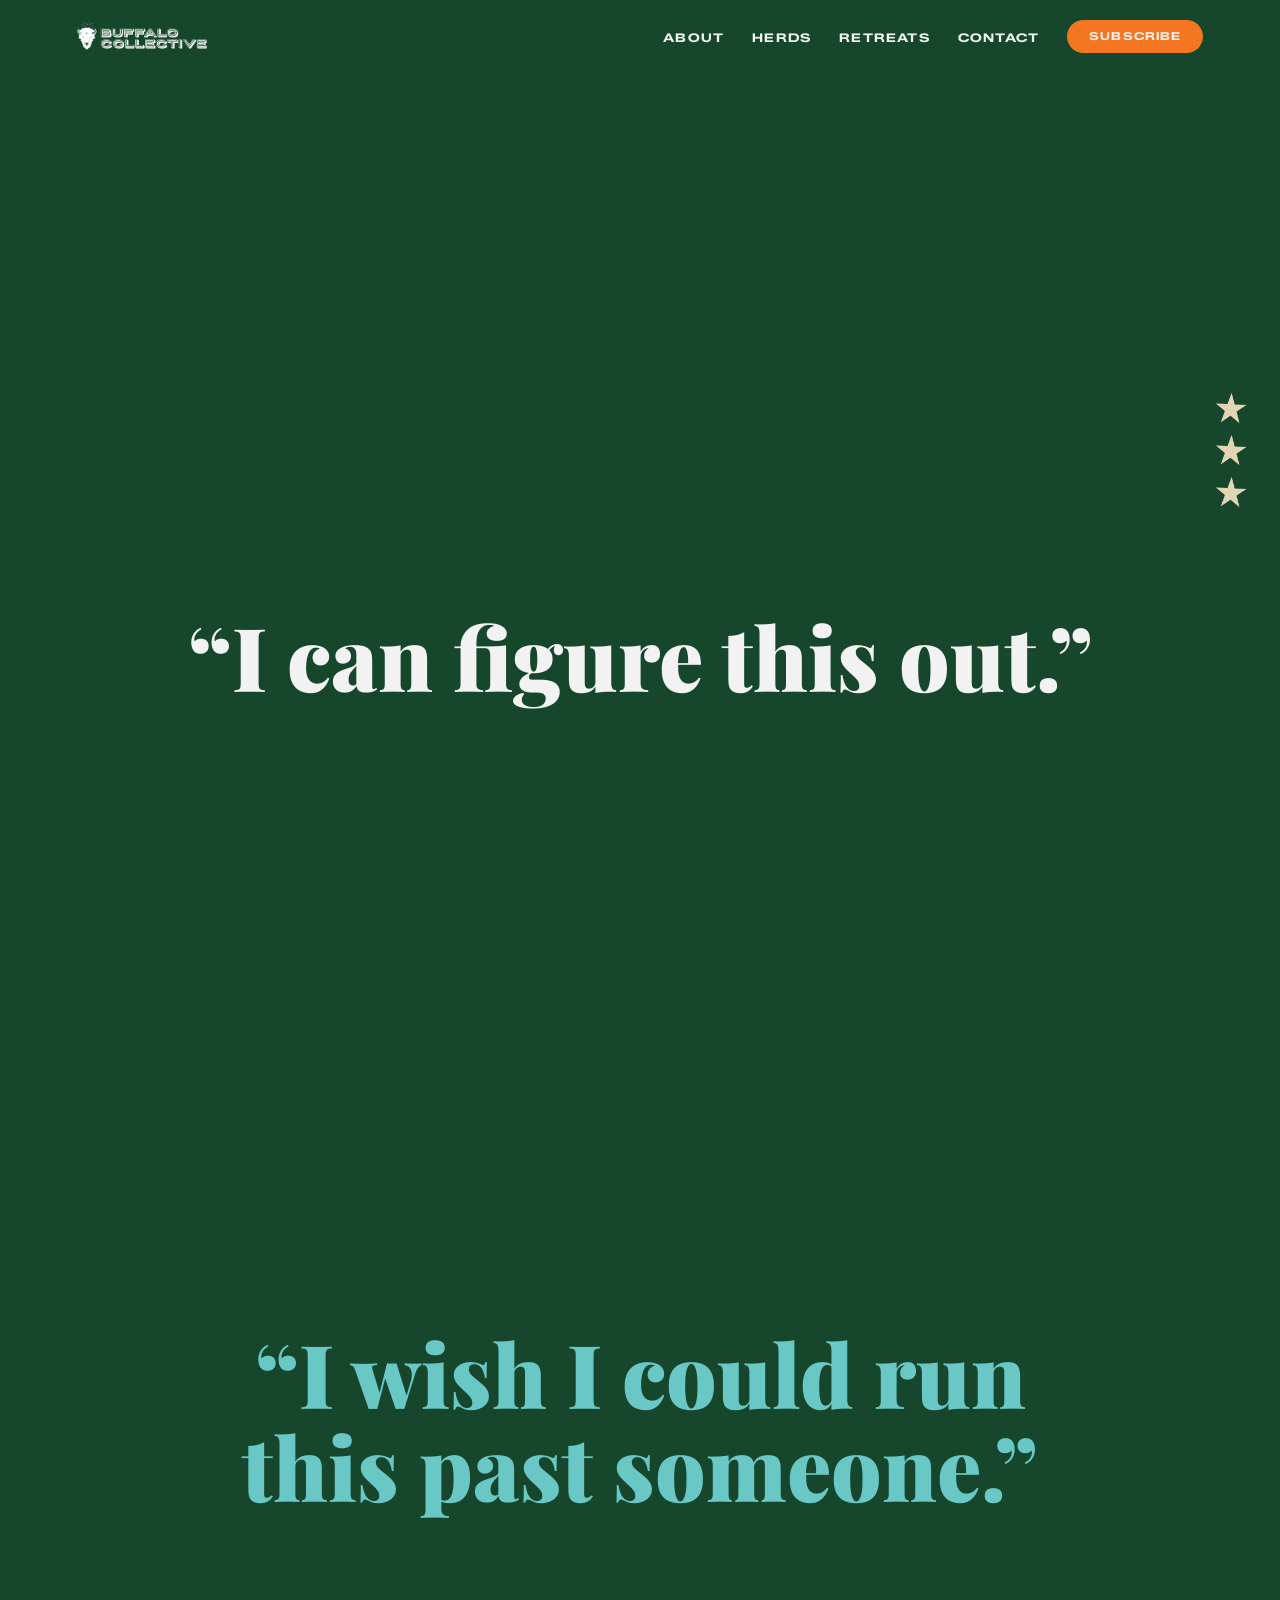
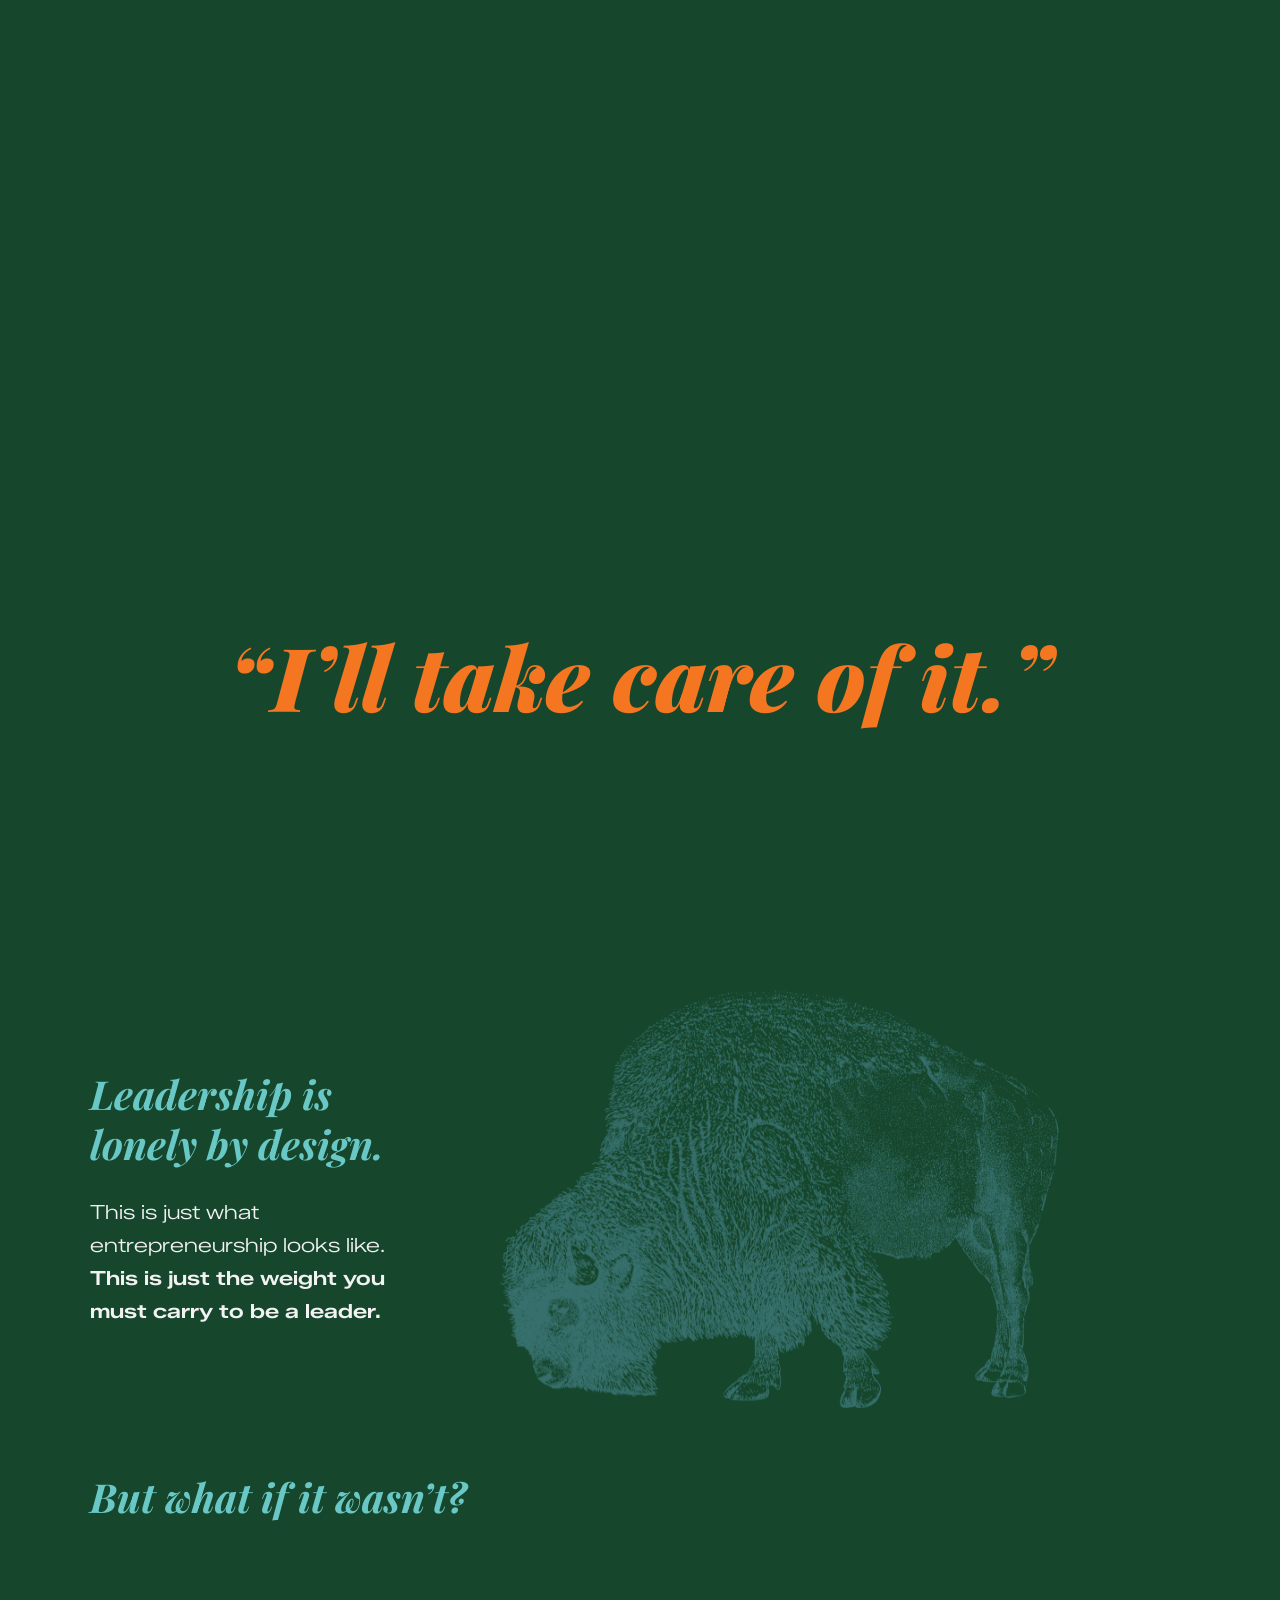
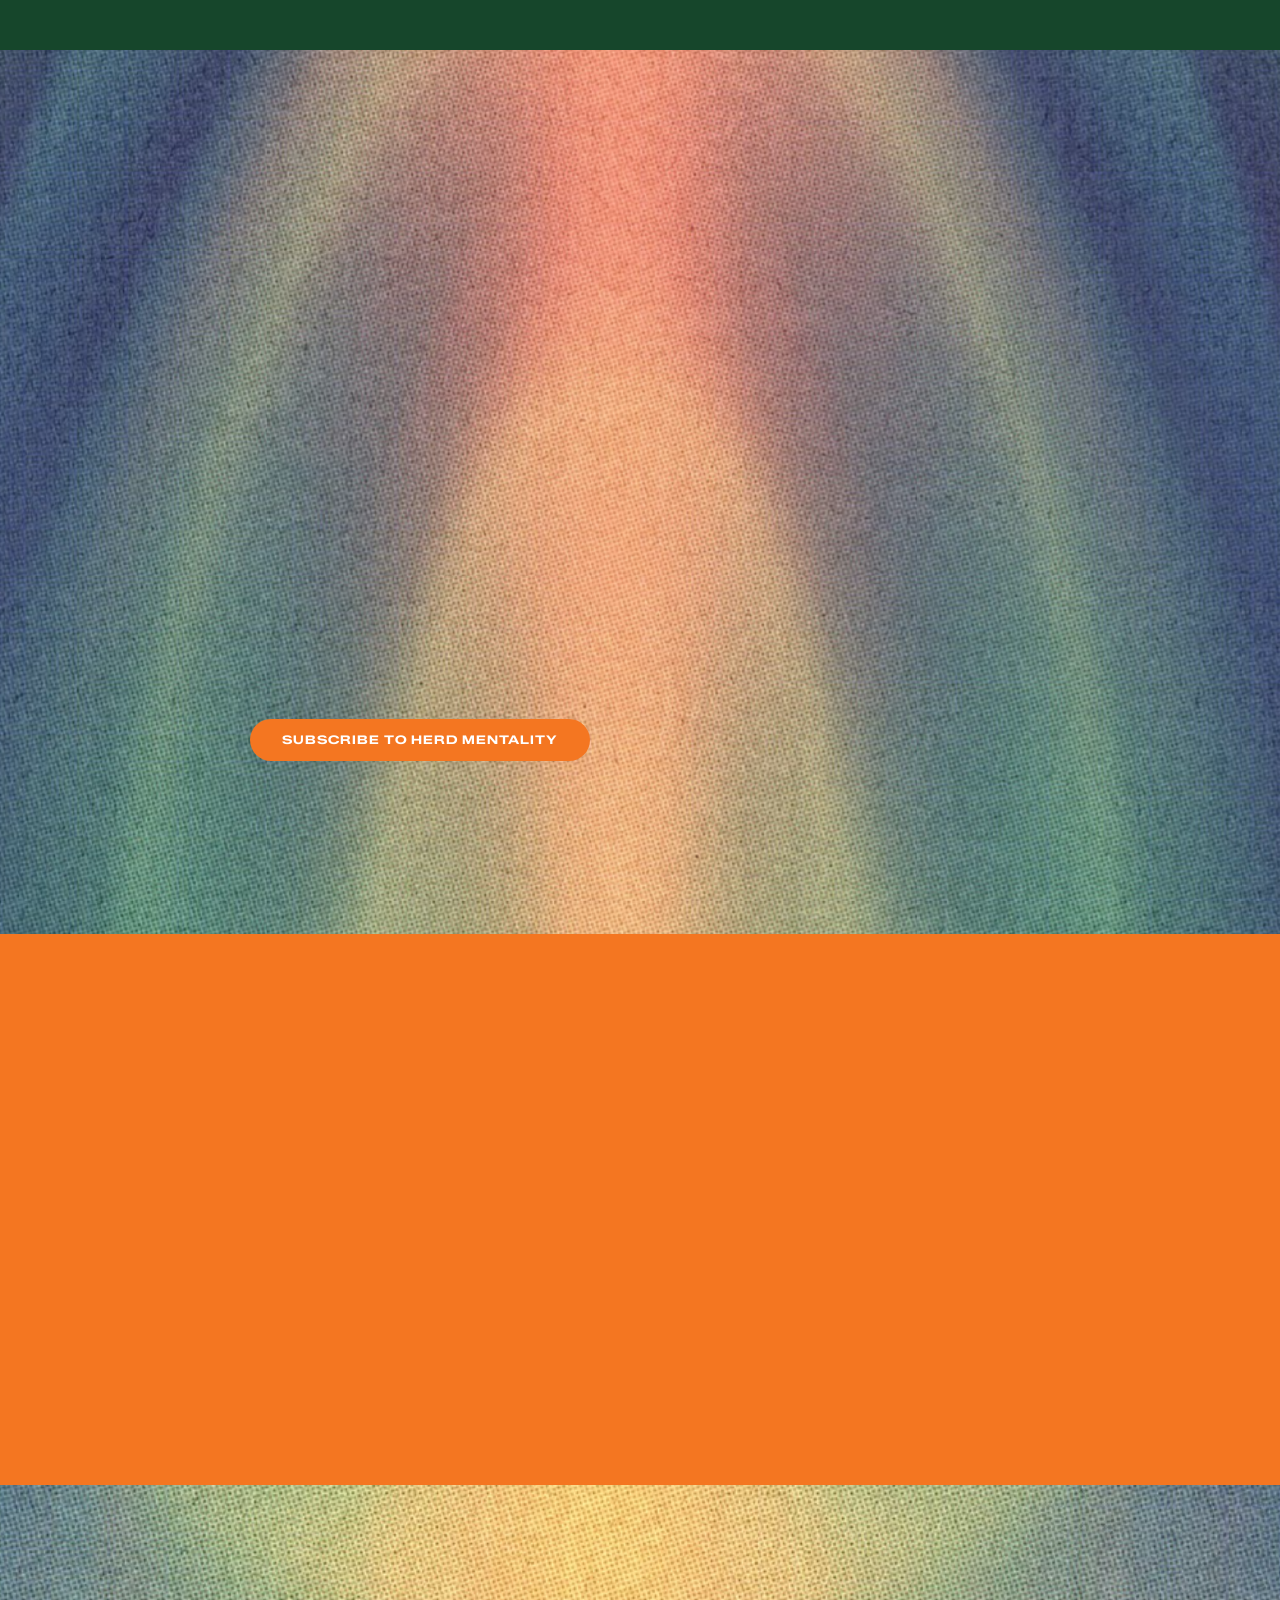
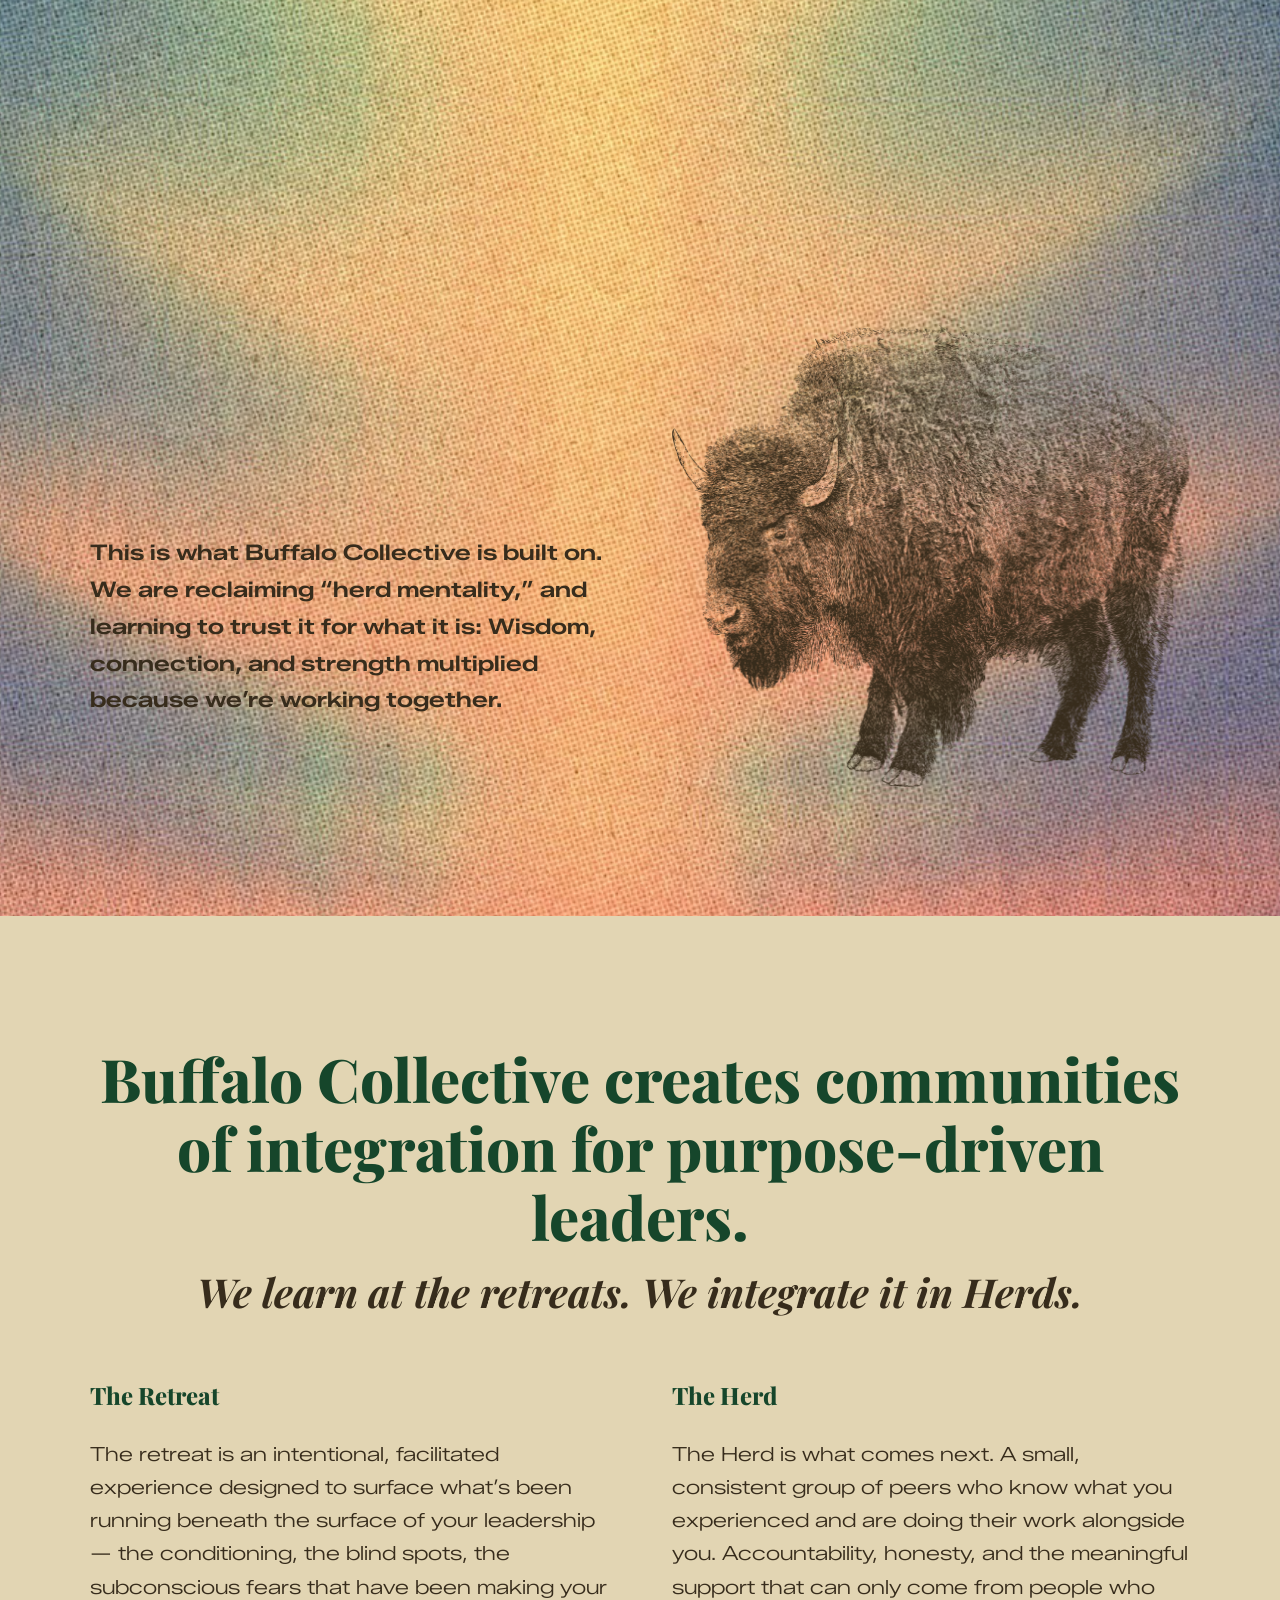
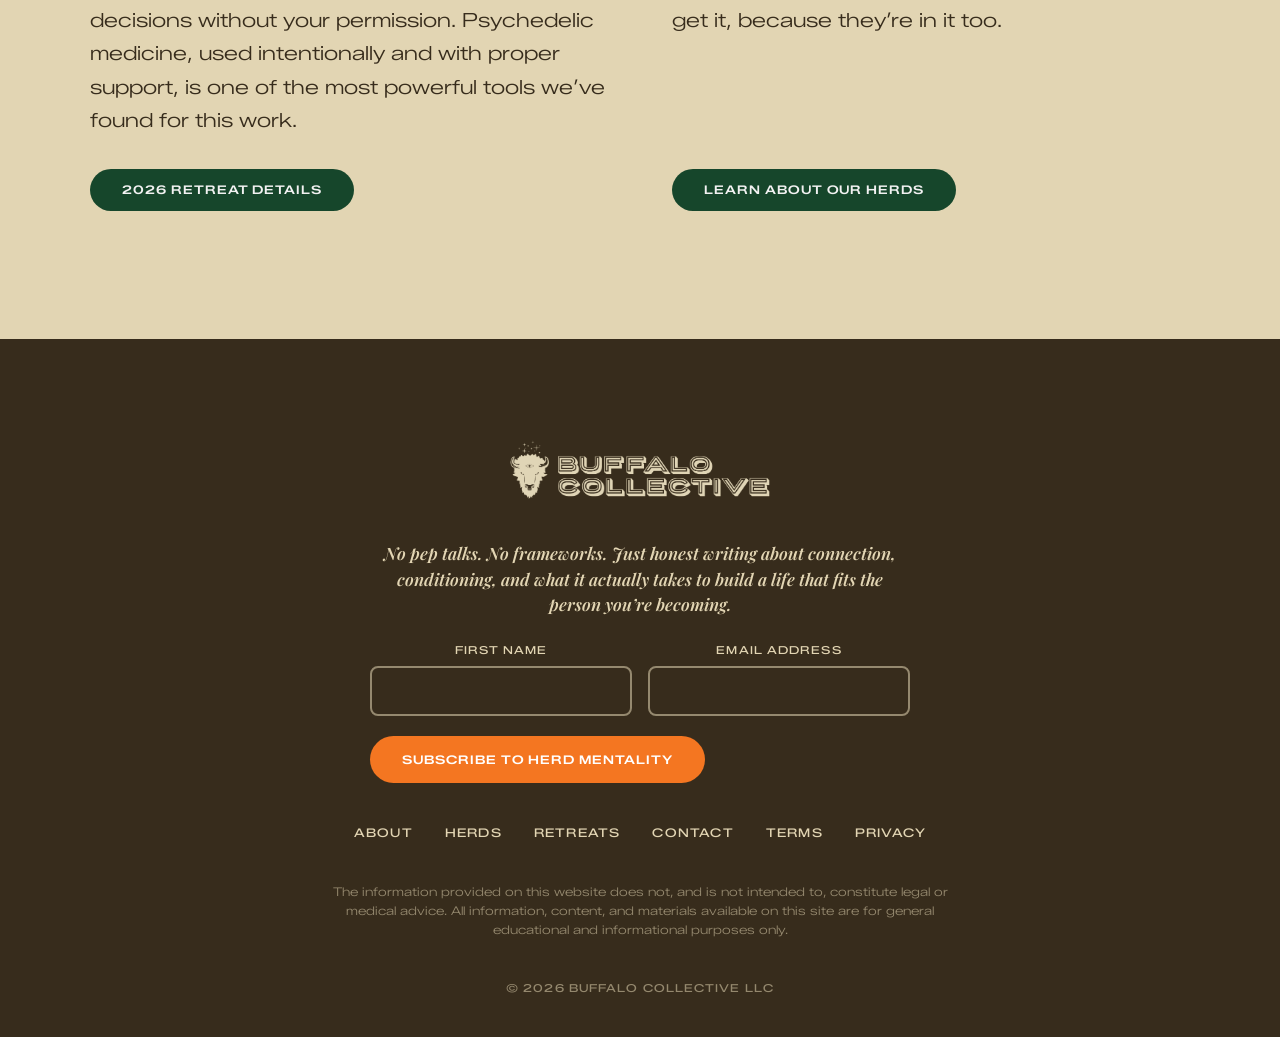
==== index.html @ a91e1707 "Accessibility and polish: favicons, nav, contrast, partner copy - Add responsive favicons (emerald l" ====
<!DOCTYPE html>
<html lang="en">
<head>
  <meta charset="UTF-8">
  <meta name="viewport" content="width=device-width, initial-scale=1.0">
  <title>Buffalo Collective: Community Support for Psychedelic Integration</title>
  <meta name="description" content="Buffalo Collective creates communities of integration for purpose-driven leaders. Small peer groups called Herds, built around consistency, relevance, and authentic connection.">
  <meta name="robots" content="index, follow">
  <meta property="og:title" content="Buffalo Collective: Community Support for Psychedelic Integration">
  <meta property="og:description" content="Buffalo Collective creates communities of integration for purpose-driven leaders. Small peer groups called Herds, built around consistency, relevance, and authentic connection.">
  <meta property="og:url" content="https://buffalocollective.co/">
  <meta property="og:image" content="https://buffalocollective.co/assets/images/logo/emerald-full-logo.png">
  <link rel="canonical" href="https://buffalocollective.co/">
  <link rel="icon" type="image/png" href="assets/images/logo/emerald-buffalo-face.png">
  <link rel="icon" type="image/png" href="assets/images/logo/emerald-buffalo-face.png" media="(prefers-color-scheme: light)">
  <link rel="icon" type="image/png" href="assets/images/logo/white-buffalo-face.png" media="(prefers-color-scheme: dark)">
  <link rel="apple-touch-icon" href="assets/images/logo/emerald-buffalo-face.png">

  <link rel="preconnect" href="https://fonts.googleapis.com">
  <link rel="preconnect" href="https://fonts.gstatic.com" crossorigin>
  <link href="https://fonts.googleapis.com/css2?family=Playfair+Display:ital,wght@0,400;0,600;0,700;0,800;0,900;1,400;1,600;1,700;1,800;1,900&family=Zalando+Sans+Expanded:wght@300;400;500;600;700&display=swap" rel="stylesheet">

  <link rel="stylesheet" href="style.css">

  <!-- Fathom - beautiful, simple website analytics -->
  <script src="https://cdn.usefathom.com/script.js" data-site="MMWWTZFU" defer></script>
  <!-- / Fathom -->
</head>
<body class="home">

  <a href="#main" class="skip-link">Skip to content</a>

  <div id="reading-indicator"></div>

  <nav class="site-nav" id="site-nav">
    <a href="index.html" class="nav-logo">
      <img src="assets/images/logo/white-full-logo.png" alt="Buffalo Collective" width="160" loading="eager">
    </a>
    <ul class="nav-links" role="list" id="nav-links">
      <li><a href="about.html">About</a></li>
      <li><a href="herds.html">Herds</a></li>
      <li><a href="retreats.html">Retreats</a></li>
      <li><a href="contact.html">Contact</a></li>
      <li><a href="#footer-subscribe" class="btn btn-primary">Subscribe</a></li>
    </ul>
    <button class="nav-toggle" aria-label="Open navigation menu" aria-expanded="false" aria-controls="nav-links">
      <span></span><span></span><span></span>
    </button>
  </nav>

  <main id="main" tabindex="-1">

    <!-- ============================================================
         SECTION 1 — Logo intro, hero quotes, and opening body copy
         Background: green (body default — no texture in this section)
         ============================================================ -->
    <div>

      <!-- 1a. Logo intro screen -->
      <section class="hero-intro">
        <div class="hero-intro__inner">
          <img class="hero-intro__logo" src="assets/images/logo/light-full-logo.png" alt="Buffalo Collective">
          <h1 class="hero-intro__tagline">You found your Herd.</h1>
        </div>
        <div class="hero-intro__cue" aria-hidden="true">
          <img src="assets/stars/star-05-cream.png" alt="">
        </div>
      </section>

      <!-- 1b. Three scroll-snap quote slides -->
      <section class="snap-container" aria-label="Opening quotes">
        <div class="snap-slide">
          <p class="snap-slide__quote c-offwhite">&ldquo;I can figure this out.&rdquo;</p>
        </div>
        <div class="snap-slide">
          <p class="snap-slide__quote c-teal">&ldquo;I wish I could run this past someone.&rdquo;</p>
        </div>
        <div class="snap-slide">
          <p class="snap-slide__quote snap-slide__quote--italic c-orange">&ldquo;I&rsquo;ll take care of it.&rdquo;</p>
        </div>
      </section>

      <!-- Snap-point indicator (right edge, visible only while snap-container is in view) -->
      <nav class="snap-nav" aria-label="Opening quotes navigation">
        <button class="snap-nav__dot" type="button" data-snap-index="0" aria-label="First quote">
          <img src="assets/stars/star-05-cream.png" alt="">
        </button>
        <button class="snap-nav__dot" type="button" data-snap-index="1" aria-label="Second quote">
          <img src="assets/stars/star-05-cream.png" alt="">
        </button>
        <button class="snap-nav__dot" type="button" data-snap-index="2" aria-label="Third quote">
          <img src="assets/stars/star-05-cream.png" alt="">
        </button>
      </nav>

      <!-- 1c. Opening body copy + first buffalo + scatter stars
           Layout: 1/3 text column from left, buffalo from right beside it,
           then "But what if it isn't?" on a new row from the left. -->
      <section class="section">
        <div class="star-scatter" aria-hidden="true">
          <img src="assets/stars/star-04-cream.png"   alt="" style="top: 8%;  left: 6%;  width: 36px;">
          <img src="assets/stars/star-07-orange.png"  alt="" style="top: 18%; right: 9%; width: 28px;">
          <img src="assets/stars/star-09-ltlteal.png" alt="" style="top: 62%; left: 12%; width: 44px;">
          <img src="assets/stars/star-05-cream.png"   alt="" style="top: 88%; right: 14%; width: 32px;">
          <img src="assets/stars/star-11-orange.png"  alt="" style="top: 38%; right: 4%; width: 24px;">
        </div>

        <div class="container container--wide intro-split">
          <div class="reveal-left flow">
            <p class="t-italic c-teal">Leadership is lonely by design.</p>
            <p class="t-body">
              This is just what entrepreneurship looks like. <strong>This is just the weight you must carry to be a leader.</strong>
            </p>
          </div>
          <div class="intro-split__buffalo">
            <img class="buffalo buffalo--flip buffalo-animate buffalo-animate--right"
                 src="assets/images/buffalo/buffalo-grazing-teal.png"
                 alt="" loading="lazy">
          </div>
        </div>

        <div class="container container--wide intro-followup">
          <p class="t-italic c-teal reveal-left">But what if it wasn&rsquo;t?</p>
        </div>
      </section>
    </div>

    <!-- ============================================================
         SECTION 2 — Nature question
         Background: texture-arch (parallax, full bleed)
         ============================================================ -->
    <section class="section texture-section" style="padding-top: calc(var(--section-padding) + 5vh); padding-bottom: calc(var(--section-padding) + 5vh); color: var(--offwhite);">
      <div class="texture-bg" style="background-image: url('assets/images/textures/texture-arch.jpg');"></div>

      <div class="star-scatter" aria-hidden="true">
        <img src="assets/stars/star-06-cream.png"   alt="" style="top: 12%; left: 7%; width: 36px;">
        <img src="assets/stars/star-08-ltlteal.png" alt="" style="top: 28%; right: 8%; width: 28px;">
        <img src="assets/stars/star-03-cream.png"   alt="" style="top: 82%; left: 10%; width: 40px;">
        <img src="assets/stars/star-10-orange.png"  alt="" style="top: 68%; right: 5%; width: 24px;">
      </div>

      <div class="container flow-lg">
        <p class="t-subhead reveal no-shadow">
          <span class="highlight-reveal highlight-reveal--pink">The myth of the lone wolf, the solo inventor in the basement, the fucking lie about bootstraps&hellip; those myths weren&rsquo;t handed down because they&rsquo;re helpful.</span>
        </p>
        <p class="t-subhead reveal no-shadow">
          <span class="highlight-reveal highlight-reveal--pink">They persist because they reinforce existing power structures. Keep us focused on &ldquo;being professional,&rdquo; and we aren&rsquo;t focusing on what matters.</span>
        </p>
        <div class="cta-row">
          <a href="#footer-subscribe" class="btn btn-primary">Subscribe to Herd Mentality</a>
        </div>
      </div>
    </section>

    <!-- ============================================================
         SECTION 4 — Testimonial 1
         Background: orange
         ============================================================ -->
    <section class="section section--tight bg-orange">
      <div class="star-scatter" aria-hidden="true">
        <img src="assets/stars/star-04-cream.png" alt="" style="top: 10%; left: 8%;  width: 36px;">
        <img src="assets/stars/star-09-cream.png" alt="" style="top: 22%; right: 11%; width: 28px;">
        <img src="assets/stars/star-06-cream.png" alt="" style="top: 72%; left: 14%; width: 32px;">
        <img src="assets/stars/star-11-cream.png" alt="" style="top: 80%; right: 7%; width: 40px;">
        <img src="assets/stars/star-03-cream.png" alt="" style="top: 48%; left: 4%;  width: 22px;">
        <img src="assets/stars/star-08-cream.png" alt="" style="top: 36%; right: 4%; width: 24px;">
      </div>

      <blockquote class="container reveal-emphasis" style="text-align: center;">
        <p class="t-pullquote">
          &ldquo;I&rsquo;ve understood for years that the challenges of running my business were connected to my personal growth. It wasn&rsquo;t until I joined Buffalo Collective that I realized how lonely I&rsquo;ve been on this journey. Their accompaniment is invaluable. My path still twists and turns, but now, they&rsquo;re with me around every bend.&rdquo;
        </p>
        <cite class="t-attribution" style="font-style: normal;">— B Corp Founder</cite>
      </blockquote>
    </section>

    <!-- ============================================================
         SECTION 5 — Buffalo philosophy
         Background: texture-rays.jpg, parallax
         Layout: headline up top, then body + buffalo side by side.
         Reveal order: headline → buffalo → body (delayed). -->
    <section class="section texture-section no-shadow">
      <div class="texture-bg" style="background-image: url('assets/images/textures/texture-rays.jpg');"></div>

      <div class="container container--wide">
        <h2 class="t-headline reveal-left" style="max-width: min(820px, 90%); color: var(--brown);">
          When buffalo see a storm on the horizon, they don&rsquo;t scatter. They tighten the herd and run into it together.
        </h2>

        <div class="buffalo-split">
          <div class="flow">
            <p class="t-body reveal-left" style="transition-delay: 600ms; color: var(--brown); font-weight: 600; font-size: calc(var(--sz-body) + 2px);">
              Because they know the fastest way around the storm is through it. And the safest way through it is together.
            </p>
            <p class="t-body reveal-left" style="transition-delay: 900ms; color: var(--brown); font-weight: 600; font-size: calc(var(--sz-body) + 2px);">
              This is what Buffalo Collective is built on. We are reclaiming &ldquo;herd mentality,&rdquo; and learning to trust it for what it is: Wisdom, connection, and strength multiplied because we&rsquo;re working together.
            </p>
          </div>

          <div class="buffalo-split__buffalo">
            <img class="buffalo buffalo--large buffalo-animate buffalo-animate--right"
                 src="assets/images/buffalo/buffalo-hero-brown.png"
                 alt="" loading="lazy">
          </div>
        </div>
      </div>
    </section>

    <!-- ============================================================
         SECTION 6 — The offering
         Background: sand
         ============================================================ -->
    <section class="section bg-sand">
      <div class="container container--wide">
        <h2 class="t-section reveal-scale" style="text-align: center;">
          Buffalo Collective creates communities of integration for purpose-driven leaders.
        </h2>
        <p class="t-italic c-rust reveal" style="text-align: center; margin-top: 1rem;">
          We learn at the retreats. We integrate it in Herds.
        </p>

        <div class="two-col" style="margin-top: 4rem;">
          <div class="two-col__block reveal-left">
            <h3 class="c-green" style="font-family: 'Playfair Display', serif; font-optical-sizing: auto; font-weight: 800; font-size: 24px; line-height: 1.2;">The Retreat</h3>
            <p class="t-body" style="color: var(--brown); margin-top: 1rem;">
              The retreat is an intentional, facilitated experience designed to surface what&rsquo;s been running beneath the surface of your leadership &mdash; the conditioning, the blind spots, the subconscious fears that have been making your decisions without your permission. Psychedelic medicine, used intentionally and with proper support, is one of the most powerful tools we&rsquo;ve found for this work.
            </p>
            <div class="cta-row">
              <a href="retreats.html" class="btn btn-dark">2026 Retreat Details</a>
            </div>
          </div>

          <div class="two-col__block reveal-right">
            <h3 class="c-green" style="font-family: 'Playfair Display', serif; font-optical-sizing: auto; font-weight: 800; font-size: 24px; line-height: 1.2;">The Herd</h3>
            <p class="t-body" style="color: var(--brown); margin-top: 1rem;">
              The Herd is what comes next. A small, consistent group of peers who know what you experienced and are doing their work alongside you. Accountability, honesty, and the meaningful support that can only come from people who get it, because they&rsquo;re in it too.
            </p>
            <div class="cta-row">
              <a href="herds.html" class="btn btn-dark">Learn about our Herds</a>
            </div>
          </div>
        </div>
      </div>
    </section>
  </main>

  <!-- ============================================================
       Footer (same across all pages)
       ============================================================ -->
  <footer class="site-footer">
    <div class="footer-logo">
      <img src="assets/images/logo/light-full-logo.png" alt="Buffalo Collective" loading="lazy">
    </div>

    <div id="footer-subscribe" class="footer-subscribe">
      <p class="footer-subscribe-intro">
        No pep talks. No frameworks. Just honest writing about connection, conditioning, and what it actually takes to build a life that fits the person you&rsquo;re becoming.
      </p>
      <div class="bc-form-wrap">
        <form class="bc-form" id="form-newsletter" novalidate>
          <div class="bc-form-row bc-form-row--2col">
            <div class="bc-field">
              <label class="bc-label" for="nl-firstname">First name</label>
              <input class="bc-input" type="text" id="nl-firstname" name="firstName" autocomplete="given-name" required />
            </div>
            <div class="bc-field">
              <label class="bc-label" for="nl-email">Email address</label>
              <input class="bc-input" type="email" id="nl-email" name="email" autocomplete="email" required />
            </div>
          </div>

          <div class="bc-form-footer">
            <button class="bc-btn bc-btn--primary" type="submit">Subscribe to Herd Mentality</button>
          </div>

          <div class="bc-form-message bc-form-message--success" id="nl-success" aria-live="polite" hidden>
            You&rsquo;re in the Herd. 🦬
          </div>
          <div class="bc-form-message bc-form-message--error" id="nl-error" aria-live="polite" hidden></div>
        </form>
      </div>
      <script>
        (function () {
          const form = document.getElementById("form-newsletter");
          if (!form) return;
          const successMsg = document.getElementById("nl-success");
          const errorMsg = document.getElementById("nl-error");
          form.addEventListener("submit", async function (e) {
            e.preventDefault();
            const btn = form.querySelector("button[type=submit]");
            btn.disabled = true;
            btn.textContent = "Sending…";
            successMsg.hidden = true;
            errorMsg.hidden = true;
            const data = {
              firstName: form.firstName.value.trim(),
              email: form.email.value.trim(),
            };
            try {
              const res = await fetch("/.netlify/functions/subscribe", {
                method: "POST",
                headers: { "Content-Type": "application/json" },
                body: JSON.stringify(data),
              });
              const json = await res.json();
              if (res.ok && json.success) {
                form.reset();
                form.hidden = true;
                successMsg.hidden = false;
              } else {
                errorMsg.textContent = json.error || "Something went wrong. Please try again.";
                errorMsg.hidden = false;
                btn.disabled = false;
                btn.textContent = "Subscribe to Herd Mentality";
              }
            } catch {
              errorMsg.textContent = "Something went wrong. Please try again.";
              errorMsg.hidden = false;
              btn.disabled = false;
              btn.textContent = "Subscribe to Herd Mentality";
            }
          });
        })();
      </script>
    </div>

    <nav class="footer-nav" aria-label="Footer">
      <a href="about.html">About</a>
      <a href="herds.html">Herds</a>
      <a href="retreats.html">Retreats</a>
      <a href="contact.html">Contact</a>
      <a href="terms.html">Terms</a>
      <a href="privacy.html">Privacy</a>
    </nav>

    <p class="footer-disclaimer">
      The information provided on this website does not, and is not intended to, constitute legal or medical advice. All information, content, and materials available on this site are for general educational and informational purposes only.
    </p>

    <p class="footer-copyright">© 2026 Buffalo Collective LLC</p>
  </footer>

  <script src="script.js"></script>
</body>
</html>
---- style.css ----
/* =====================================================================
   Buffalo Collective — site stylesheet
   Sections:
     1. Tokens (custom properties)
     2. Reset + base
     3. Typography utilities
     4. Layout: sections, backgrounds, content widths
     5. Buttons
     6. Navigation
     7. Reading indicator
     8. Hero: logo intro + scroll-snap quotes
     9. Texture parallax
    10. Animation utilities (reveal, highlight, buffalo, stars, ticker)
    11. Component patterns (cards, lists, panels, ticker, retreat gallery)
    12. Footer
    13. Forms (from bc-forms.css)
    14. Page-specific (terms / privacy)
    15. Responsive
    16. prefers-reduced-motion
   ===================================================================== */


/* 1. Tokens =========================================================== */
:root {
  /* Brand */
  --green:      #16462b;
  --orange:     #f47621;
  --brown:      #372c1c;
  --sand:       #e2d5b3;
  --offwhite:   #f2f2f2;
  --teal:       #69c8c6;
  --teal-mid:   #3c918d;
  --rust:       #925924;
  --pink:       #ec4d5f;

  /* Spacing */
  --section-padding: clamp(80px, 10vw, 140px);
  --content-max:     780px;
  --page-margin:     clamp(24px, 6vw, 120px);

  /* Type scale */
  --sz-display:   clamp(52px, 9vw, 88px);
  --sz-headline:  clamp(36px, 5vw, 60px);
  --sz-subhead:   clamp(24px, 3.5vw, 40px);
  --sz-pullquote: clamp(22px, 3vw, 36px);
  --sz-body:      19.6px;
  --sz-label:     11px;

  /* Form tokens (used by bc-form blocks) */
  --form-font:    "Zalando Sans Expanded", "DM Sans", sans-serif;
  --input-radius: 8px;
  --btn-radius:   100px;
}


/* 2. Reset + base ===================================================== */
*, *::before, *::after { box-sizing: border-box; }

html, body {
  margin: 0;
  padding: 0;
  background: var(--green);
  color: var(--offwhite);
  -webkit-font-smoothing: antialiased;
  -moz-osx-font-smoothing: grayscale;
  text-rendering: optimizeLegibility;
}

/* Page-level scroll-snap, but only elements with scroll-snap-align
   participate (just the .snap-slide quote slides). */
html { scroll-snap-type: y proximity; }

body {
  font-family: "Zalando Sans Expanded", "DM Sans", sans-serif;
  font-weight: 300;
  font-size: var(--sz-body);
  line-height: 1.6;
  overflow-x: hidden;
}

img { max-width: 100%; height: auto; display: block; }

a { color: inherit; }

button { font: inherit; }

ul { padding: 0; margin: 0; list-style: none; }

h1, h2, h3, h4, h5, h6, p { margin: 0; }

::selection { background: var(--orange); color: #fff; }

strong, b { font-weight: 600; }

.visually-hidden {
  position: absolute !important;
  width: 1px; height: 1px;
  padding: 0; margin: -1px;
  overflow: hidden;
  clip: rect(0,0,0,0);
  white-space: nowrap;
  border: 0;
}

/* Skip-to-content link — off-screen until keyboard-focused. */
.skip-link {
  position: fixed;
  top: 8px;
  left: 8px;
  z-index: 10000;
  transform: translateY(-150%);
  background: var(--green);
  color: var(--offwhite);
  font-family: var(--form-font, inherit);
  font-weight: 600;
  font-size: 14px;
  padding: 12px 20px;
  border-radius: 6px;
  text-decoration: none;
  transition: transform 160ms ease;
}
.skip-link:focus {
  transform: translateY(0);
  outline: 3px solid var(--orange);
  outline-offset: 2px;
}

/* Global visible focus indicator for keyboard users.
   Double ring (dark + light) so it stays visible on every
   section background — green, sand, orange, pink, brown, texture. */
:focus-visible {
  outline: 3px solid var(--orange);
  outline-offset: 2px;
  border-radius: 2px;
  box-shadow: 0 0 0 5px rgba(22, 70, 43, 0.85);
}
.bc-input:focus-visible,
.bc-checkbox:focus-visible + .bc-checkbox-custom {
  outline: 3px solid var(--orange);
  outline-offset: 2px;
}


/* 3. Typography utilities ============================================= */
.serif {
  font-family: "Playfair Display", serif;
  font-optical-sizing: auto;
}
.sans {
  font-family: "Zalando Sans Expanded", "DM Sans", sans-serif;
}

.t-display   { font-family: "Playfair Display", serif; font-optical-sizing: auto; font-weight: 900; font-size: var(--sz-display);   line-height: 1.04; letter-spacing: -0.01em; }
.t-headline  { font-family: "Playfair Display", serif; font-optical-sizing: auto; font-weight: 900; font-size: var(--sz-headline);  line-height: 1.1;  letter-spacing: -0.005em; }
.t-section   { font-family: "Playfair Display", serif; font-optical-sizing: auto; font-weight: 800; font-size: var(--sz-headline);  line-height: 1.15; }
.t-subhead   { font-family: "Playfair Display", serif; font-optical-sizing: auto; font-weight: 800; font-size: var(--sz-subhead);   line-height: 1.2;  }
.t-italic    { font-family: "Playfair Display", serif; font-optical-sizing: auto; font-weight: 700; font-style: italic; font-size: var(--sz-subhead); line-height: 1.25; }
.t-pullquote { font-family: "Playfair Display", serif; font-optical-sizing: auto; font-weight: 700; font-style: italic; font-size: var(--sz-pullquote); line-height: 1.3; }
.t-body      { font-family: "Zalando Sans Expanded", "DM Sans", sans-serif; font-weight: 300; font-size: var(--sz-body); line-height: 1.7; }
.t-body-md   { font-family: "Zalando Sans Expanded", "DM Sans", sans-serif; font-weight: 400; font-size: var(--sz-body); line-height: 1.7; }
.t-label     {
  font-family: "Zalando Sans Expanded", "DM Sans", sans-serif;
  font-weight: 500;
  font-size: var(--sz-label);
  letter-spacing: 0.1em;
  text-transform: uppercase;
}
.t-attribution {
  font-family: "Zalando Sans Expanded", "DM Sans", sans-serif;
  font-weight: 500;
  font-size: var(--sz-label);
  letter-spacing: 0.1em;
  text-transform: uppercase;
  display: block;
  margin-top: 1.25em;
}

/* Color helpers used in inline-styled paragraphs */
.c-green    { color: var(--green); }
.c-orange   { color: var(--orange); }
.c-brown    { color: var(--brown); }
.c-sand     { color: var(--sand); }
.c-offwhite { color: var(--offwhite); }
.c-teal     { color: var(--teal); }
.c-teal-mid { color: var(--teal-mid); }
.c-rust     { color: var(--rust); }
.c-pink     { color: var(--pink); }
.c-white    { color: #fff; }


/* 4. Layout: sections + backgrounds =================================== */
.section {
  padding: var(--section-padding) var(--page-margin);
  position: relative;
}
.section--tight { padding-top: clamp(56px, 6vw, 96px); padding-bottom: clamp(56px, 6vw, 96px); }
.section--full  { min-height: 100vh; display: flex; align-items: center; }

.container {
  max-width: var(--content-max);
  margin-inline: auto;
  position: relative;
  z-index: 2;
}
.container--wide { max-width: 1100px; }

/* Background variants */
.bg-green    { background: var(--green);    color: var(--offwhite); }
.bg-green    h2, .bg-green h3, .bg-green h4 { color: var(--offwhite); }
.bg-green    .t-body, .bg-green p { color: rgba(242,242,242,0.85); }

.bg-sand     { background: var(--sand);     color: var(--brown); }
.bg-sand     h2, .bg-sand h3, .bg-sand h4 { color: var(--green); }
.bg-sand     p { color: var(--brown); }

.bg-offwhite { background: var(--offwhite); color: var(--brown); }
.bg-offwhite h2, .bg-offwhite h3, .bg-offwhite h4 { color: var(--green); }
.bg-offwhite p { color: var(--brown); }

.bg-orange   { background: var(--orange);   color: #fff; }
.bg-orange   h2, .bg-orange h3, .bg-orange h4 { color: #fff; }
.bg-orange   p { color: rgba(255,255,255,0.92); }
/* White-on-orange is low-contrast — bold every weight to thicken strokes. */
.bg-orange,
.bg-orange p,
.bg-orange .t-body,
.bg-orange .t-pullquote,
.bg-orange .t-attribution,
.bg-orange cite { font-weight: 700; }

.bg-pink     { background: var(--pink);     color: #fff; }
.bg-pink     h2, .bg-pink h3, .bg-pink h4 { color: #fff; }
.bg-pink     p { color: rgba(255,255,255,0.92); }

.bg-brown    { background: var(--brown);    color: var(--sand); }
.bg-brown    h2, .bg-brown h3, .bg-brown h4 { color: var(--sand); }
.bg-brown    p { color: rgba(226,213,179,0.7); }

/* Vertical rhythm between stacked text blocks */
.flow > * + * { margin-top: 1.35em; }
.flow-lg > * + * { margin-top: 1.8em; }
.flow-sm > * + * { margin-top: 0.85em; }

.cta-row {
  margin-top: 2.5rem;
  display: flex;
  flex-wrap: wrap;
  gap: 1rem;
}
.cta-row--centered { justify-content: center; }


/* 5. Buttons ========================================================== */
.btn {
  display: inline-block;
  font-family: "Zalando Sans Expanded", "DM Sans", sans-serif;
  font-weight: 600;
  font-size: 12px;
  letter-spacing: 0.08em;
  text-transform: uppercase;
  text-decoration: none;
  padding: 15px 32px;
  border-radius: 100px;
  border: none;
  cursor: pointer;
  line-height: 1;
  transition: opacity 200ms ease, transform 200ms ease, background 200ms ease, color 200ms ease;
  white-space: nowrap;
}
.btn:hover  { opacity: 0.92; }
.btn:active { transform: scale(0.985); }

.btn-primary { background: var(--orange); color: #fff; font-weight: 700; }
.btn-ghost   { background: transparent; color: var(--offwhite); border: 1.5px solid rgba(242,242,242,0.45); }
.btn-dark    { background: var(--green); color: var(--offwhite); }
.btn-sand    { background: var(--sand); color: var(--green); }

/* Ghost variant on light backgrounds (used on retreats "not sure?" CTA) */
.btn-ghost.btn--on-light {
  color: var(--green);
  border-color: var(--green);
}


/* 6. Navigation ======================================================= */
.site-nav {
  position: fixed;
  top: 0; left: 0; right: 0;
  z-index: 1000;
  display: flex;
  align-items: center;
  justify-content: space-between;
  padding: 18px var(--page-margin);
  background: transparent;
  transition: background 250ms ease, box-shadow 250ms ease, padding 250ms ease;
}
.site-nav.is-scrolled {
  background: var(--green);
  box-shadow: 0 4px 18px rgba(0,0,0,0.12);
  padding-top: 12px;
  padding-bottom: 12px;
}

/* Non-home pages: nav is always solid green (no logo-intro hero
   to sit transparent over). */
body:not(.home) .site-nav {
  background: var(--green);
  box-shadow: 0 4px 18px rgba(0,0,0,0.12);
  padding-top: 12px;
  padding-bottom: 12px;
}

.nav-logo {
  display: inline-flex;
  align-items: center;
  text-decoration: none;
  transition: opacity 400ms ease, transform 400ms ease;
}
.nav-logo img {
  width: 130px;
  height: auto;
  display: block;
}

/* Home page: nav logo starts hidden until intro completes */
.home .nav-logo { opacity: 0; pointer-events: none; transform: translateY(-8px); }
.home.intro-done .nav-logo { opacity: 1; pointer-events: auto; transform: none; }

.nav-links {
  display: flex;
  align-items: center;
  gap: 28px;
}
.nav-links a {
  font-family: "Zalando Sans Expanded", "DM Sans", sans-serif;
  font-weight: 700;
  font-size: 12px;
  letter-spacing: 0.1em;
  text-transform: uppercase;
  color: var(--offwhite);
  text-decoration: none;
  transition: opacity 200ms ease;
}
.nav-links a:hover { opacity: 0.75; }
.nav-links a.is-active { box-shadow: 0 2px 0 0 var(--orange); }
.nav-links .btn { padding: 11px 22px; font-size: 11px; }

.nav-toggle {
  display: none;
  background: transparent;
  border: none;
  width: 40px;
  height: 40px;
  padding: 0;
  cursor: pointer;
  position: relative;
}
.nav-toggle span {
  position: absolute;
  left: 8px;
  right: 8px;
  height: 2px;
  background: var(--offwhite);
  border-radius: 2px;
  transition: transform 250ms ease, opacity 200ms ease, top 250ms ease;
}
.nav-toggle span:nth-child(1) { top: 13px; }
.nav-toggle span:nth-child(2) { top: 19px; }
.nav-toggle span:nth-child(3) { top: 25px; }
.nav-toggle[aria-expanded="true"] span:nth-child(1) { top: 19px; transform: rotate(45deg); }
.nav-toggle[aria-expanded="true"] span:nth-child(2) { opacity: 0; }
.nav-toggle[aria-expanded="true"] span:nth-child(3) { top: 19px; transform: rotate(-45deg); }


/* 7. Reading indicator ================================================ */
#reading-indicator {
  position: fixed;
  top: 0; left: 0;
  height: 3px;
  width: 0%;
  background: var(--orange);
  z-index: 9999;
  transition: width 100ms linear;
  pointer-events: none;
}


/* 8. Hero: logo intro + scroll-snap quotes ============================ */
.hero-intro {
  position: relative;
  min-height: 100vh;
  display: flex;
  align-items: center;
  justify-content: center;
  padding: var(--page-margin);
  overflow: hidden;
}
.hero-intro__inner {
  position: relative;
  z-index: 2;
  text-align: center;
  transition: opacity 500ms ease, transform 500ms ease;
}
.hero-intro__logo {
  width: clamp(644px, 88vw, 936px);
  margin: 0 auto;
  display: block;
}
.hero-intro__tagline {
  margin-top: 1.5rem;
  font-family: "Playfair Display", serif;
  font-optical-sizing: auto;
  font-weight: 700;
  font-style: italic;
  color: var(--sand);
  font-size: clamp(29px, 3.4vw, 39px);
  transition: opacity 400ms ease, transform 400ms ease;
}
.hero-intro.is-leaving .hero-intro__tagline {
  opacity: 0;
  transform: translateY(-20px);
}
.hero-intro.is-leaving .hero-intro__logo {
  transform: scale(0.42) translateY(-30vh);
  opacity: 0;
  transition: transform 500ms ease, opacity 500ms ease 100ms;
}

/* Small bouncing star at bottom — scroll affordance, no copy. */
.hero-intro__cue {
  position: absolute;
  bottom: clamp(36px, 5vh, 72px);
  left: 50%;
  width: clamp(26px, 2.5vw, 36px);
  height: clamp(26px, 2.5vw, 36px);
  pointer-events: none;
  transform: translateX(-50%);
  animation: heroCueBounce 1.8s ease-in-out infinite;
  transition: opacity 300ms ease;
}
.hero-intro__cue img { width: 100%; height: 100%; display: block; }
.hero-intro.is-leaving .hero-intro__cue { opacity: 0; }
@keyframes heroCueBounce {
  0%, 100% { transform: translate(-50%, 0); }
  50%      { transform: translate(-50%, 14px); }
}
@media (prefers-reduced-motion: reduce) {
  .hero-intro__cue { animation: none; }
}

/* Snap-container is just a wrapper — page-level snap on html drives it,
   so slides flow in normal page scroll and scroll-up works naturally. */
.snap-container {
  /* No inner scroll/snap; slides participate in page scroll-snap. */
}
.snap-slide {
  height: 90vh;
  scroll-snap-align: start;
  display: flex;
  align-items: flex-end;
  justify-content: center;
  padding: var(--page-margin);
  padding-bottom: clamp(60px, 12vh, 160px);
  text-align: center;
}
.snap-slide__quote {
  max-width: 16ch;
  font-family: "Playfair Display", serif;
  font-optical-sizing: auto;
  font-weight: 900;
  font-size: var(--sz-display);
  line-height: 1.05;
  opacity: 0;
  /* Off-screen entrances. Longer durations so motion stays smooth.
     Delay = slide snaps first, then the quote travels in. */
  transition:
    opacity 700ms ease 450ms,
    transform 1400ms cubic-bezier(0.22, 1, 0.36, 1) 450ms;
}
.snap-slide__quote--italic { font-style: italic; font-weight: 900; }

/* Vertical star indicator for the three snap-quote slides.
   Visible only while the snap-container is in viewport. */
.snap-nav {
  position: fixed;
  top: 50%;
  right: clamp(20px, 3vw, 48px);
  transform: translateY(-50%);
  z-index: 100;
  display: flex;
  flex-direction: column;
  align-items: center;
  gap: 1.25rem;
  opacity: 0;
  pointer-events: none;
  transition: opacity 350ms ease;
}
.snap-nav.is-visible {
  opacity: 1;
  pointer-events: auto;
}
.snap-nav__dot {
  display: block;
  width: 22px;
  height: 22px;
  background: transparent;
  border: none;
  padding: 0;
  cursor: pointer;
  opacity: 0.35;
  transition: opacity 250ms ease, transform 250ms ease;
}
.snap-nav__dot img {
  width: 100%;
  height: 100%;
  display: block;
}
.snap-nav__dot:hover { opacity: 0.7; transform: scale(1.1); }
.snap-nav__dot.is-active {
  opacity: 1;
  transform: scale(1.4);
}
@media (max-width: 540px) {
  .snap-nav { display: none; }
}

/* Each quote enters from off-screen in a different direction.
   Slide 1 drops a full viewport down (from above), 2 from the left
   edge, 3 from the right edge. */
.snap-slide:nth-child(1) .snap-slide__quote {
  transform: translateY(-100vh);
  transition:
    opacity 800ms ease 300ms,
    transform 1500ms cubic-bezier(0.22, 1, 0.36, 1) 300ms;
}
.snap-slide:nth-child(2) .snap-slide__quote { transform: translateX(-100vw); }
.snap-slide:nth-child(3) .snap-slide__quote { transform: translateX(100vw); }
.snap-slide.is-visible .snap-slide__quote {
  opacity: 1;
  transform: none;
}


/* 9. Texture parallax ================================================= */
.texture-section {
  position: relative;
  overflow: hidden;
  isolation: isolate;
}
.texture-bg {
  position: absolute;
  inset: -30%;
  background-size: cover;
  background-position: center;
  will-change: transform;
  z-index: 0;
}
/* Stack content on top of the texture-bg layer.
   Exclude .texture-bg itself — it needs its own absolute positioning. */
.texture-section > *:not(.texture-bg) { position: relative; z-index: 2; }

/* Cream wash over the texture image, behind content.
   NOTE: 10% is a light cosmetic tint, NOT a contrast-grade scrim —
   it does not, on its own, bring text over textures to WCAG AA. */
.texture-section::after {
  content: "";
  position: absolute;
  inset: 0;
  background: var(--offwhite);
  opacity: 0.10;
  z-index: 1;
  pointer-events: none;
}

/* Default text color over textures — set on the section so children inherit.
   Specific color helpers (.c-orange, .c-teal, etc.) on any descendant still
   win over inheritance, so quote colors etc. apply correctly. */
.texture-section { color: var(--brown); }

/* Subtle text-shadow lift on headings and large display text. */
.texture-section h1,
.texture-section h2,
.texture-section h3,
.texture-section h4,
.texture-section .t-display,
.texture-section .t-headline,
.texture-section .t-section,
.texture-section .t-subhead,
.texture-section .t-italic,
.texture-section .snap-slide__quote,
.texture-section .hero-intro__tagline {
  text-shadow: 0 1px 2px rgba(242,242,242,0.8), 0 0 12px rgba(242,242,242,0.6);
}

/* Body copy over textures gets extra help — heavier weight, warmer color,
   tighter shadow, and a constrained measure for easier scanning. */
.texture-section .t-body {
  font-weight: 400;
  color: var(--brown);
  max-width: min(52ch, 100%);
  text-shadow:
    0 1px 2px rgba(242,242,242,0.8),
    0 0 10px rgba(242,242,242,0.6);
}


/* 10. Animation utilities ============================================= */

/* Scroll reveal — directional variants */
.reveal {
  opacity: 0;
  transform: translateY(24px);
  transition:
    opacity 700ms ease,
    transform 800ms cubic-bezier(0.25, 0.46, 0.45, 0.94);
}
.reveal.is-visible { opacity: 1; transform: translateY(0); }

.reveal-left,
.reveal-right,
.reveal-scale {
  opacity: 0;
  transition:
    opacity 700ms ease,
    transform 850ms cubic-bezier(0.25, 0.46, 0.45, 0.94);
}
.reveal-left   { transform: translateX(-60px); }
.reveal-right  { transform: translateX(60px); }
.reveal-scale  { transform: scale(0.86); }
.reveal-left.is-visible,
.reveal-right.is-visible,
.reveal-scale.is-visible {
  opacity: 1;
  transform: none;
}

/* About hero — three statements fly in on page load, each from a
   different direction. Subtle version of the home snap-quote pattern. */
@keyframes about-quote-from-top {
  from { opacity: 0; transform: translateY(-60px); }
  to   { opacity: 1; transform: none; }
}
@keyframes about-quote-from-left {
  from { opacity: 0; transform: translateX(-80px); }
  to   { opacity: 1; transform: none; }
}
@keyframes about-quote-from-right {
  from { opacity: 0; transform: translateX(80px); }
  to   { opacity: 1; transform: none; }
}
.about-quote { opacity: 0; }
.about-quote--1 { animation: about-quote-from-top   800ms cubic-bezier(0.22, 1, 0.36, 1) 250ms forwards; }
.about-quote--2 { animation: about-quote-from-left  800ms cubic-bezier(0.22, 1, 0.36, 1) 550ms forwards; }
.about-quote--3 { animation: about-quote-from-right 800ms cubic-bezier(0.22, 1, 0.36, 1) 850ms forwards; }
@media (prefers-reduced-motion: reduce) {
  .about-quote { opacity: 1; animation: none; }
}

/* Page-load rise — element starts off-screen below and rises into
   place after a short delay. Independent of IntersectionObserver:
   plays once on load, doesn't reverse on scroll. */
@keyframes hero-rise {
  from { opacity: 0; transform: translateY(130px); }
  to   { opacity: 1; transform: none; }
}
.hero-rise {
  opacity: 0;
  animation: hero-rise 1200ms cubic-bezier(0.22, 1, 0.36, 1) 350ms forwards;
}
@media (prefers-reduced-motion: reduce) {
  .hero-rise { animation: none; opacity: 1; }
}

/* Strong-emphasis reveal — bigger scale gap, longer travel,
   slower curve. For statement moments like the orange testimonial. */
.reveal-emphasis {
  opacity: 0;
  transform: scale(0.55) translateY(50px);
  transition:
    opacity 1100ms ease,
    transform 1500ms cubic-bezier(0.22, 1, 0.36, 1);
}
.reveal-emphasis.is-visible {
  opacity: 1;
  transform: none;
}

.reveal-stagger > * { opacity: 0; transform: translateY(20px); transition: opacity 600ms ease, transform 600ms ease; }
.reveal-stagger.is-visible > *           { opacity: 1; transform: none; }
.reveal-stagger.is-visible > *:nth-child(1) { transition-delay: 0ms; }
.reveal-stagger.is-visible > *:nth-child(2) { transition-delay: 120ms; }
.reveal-stagger.is-visible > *:nth-child(3) { transition-delay: 240ms; }
.reveal-stagger.is-visible > *:nth-child(4) { transition-delay: 360ms; }
.reveal-stagger.is-visible > *:nth-child(5) { transition-delay: 480ms; }
.reveal-stagger.is-visible > *:nth-child(6) { transition-delay: 600ms; }
.reveal-stagger.is-visible > *:nth-child(7) { transition-delay: 720ms; }
.reveal-stagger.is-visible > *:nth-child(8) { transition-delay: 840ms; }

/* Highlight sweep — scroll-driven via JS:
   JS writes inline background-size as the element scrolls through the
   viewport. With box-decoration-break: slice (default), the gradient is
   laid out across the inline element's total linear extent, then sliced
   into the actual line layout — so the orange fills line 1, then line 2,
   then line 3 in sequence as the reader scrolls. */
.highlight-reveal {
  background: linear-gradient(var(--orange), var(--orange)) no-repeat left center;
  background-size: 0% 105%;
  background-position: 0 center;
  padding: 0 6px;
  display: inline;
}
/* Pink variant for highlights placed over textures, etc. */
.highlight-reveal--pink {
  background-image: linear-gradient(var(--pink), var(--pink));
}
.highlight-reveal--teal {
  background-image: linear-gradient(var(--teal), var(--teal));
}

/* Utility to drop the text-shadow added globally to texture-section text. */
.no-shadow,
.no-shadow * { text-shadow: none !important; }

/* Buffalo entrance */
.buffalo-animate {
  opacity: 0;
  transition: opacity 800ms cubic-bezier(0.25, 0.46, 0.45, 0.94),
              transform 800ms cubic-bezier(0.25, 0.46, 0.45, 0.94);
  will-change: transform, opacity;
}
.buffalo-animate--left   { transform: translateX(-120px); }
.buffalo-animate--right  { transform: translateX(120px); }
.buffalo-animate--bottom { transform: translateY(80px); }
.buffalo-animate.is-visible { opacity: 1; transform: translate(0,0); }

.buffalo {
  position: relative;
  display: block;
  margin: 2rem auto 0;
  max-width: min(560px, 78vw);
  pointer-events: none;
}
.buffalo--large { max-width: min(720px, 85vw); }

/* Horizontal mirror for buffalo images that face the wrong way.
   Combines with buffalo-animate--{direction} so the slide-in transform
   and the flip don't fight each other. */
.buffalo--flip:not(.buffalo-animate) { transform: scaleX(-1); }
.buffalo--flip.buffalo-animate--right             { transform: translateX(120px) scaleX(-1); }
.buffalo--flip.buffalo-animate--right.is-visible  { transform: translateX(0)     scaleX(-1); }
.buffalo--flip.buffalo-animate--left              { transform: translateX(-120px) scaleX(-1); }
.buffalo--flip.buffalo-animate--left.is-visible   { transform: translateX(0)      scaleX(-1); }
.buffalo--flip.buffalo-animate--bottom            { transform: translateY(80px) scaleX(-1); }
.buffalo--flip.buffalo-animate--bottom.is-visible { transform: translateY(0)    scaleX(-1); }

/* Scattered stars */
.star-scatter {
  position: absolute;
  inset: 0;
  pointer-events: none;
  overflow: hidden;
  z-index: 1;
}
.star-scatter img {
  position: absolute;
  opacity: 0;
  transform: translateY(22px) scale(0.55);
  transition:
    opacity 500ms ease,
    transform 700ms cubic-bezier(0.34, 1.5, 0.5, 1);
}
.star-scatter img.is-visible {
  opacity: 1;
  transform: translate(0,0) scale(1);
}

/* Team grid pulsing stars (About > Partners in Practice) */
@keyframes star-pulse {
  0%, 100% { transform: scale(1)    rotate(0deg); }
  50%      { transform: scale(1.12) rotate(180deg); }
}
.team-star {
  position: absolute;
  animation: star-pulse 3s ease-in-out infinite;
  pointer-events: none;
}

/* Ticker */
.ticker {
  overflow: hidden;
  position: relative;
  -webkit-mask-image: linear-gradient(to right, transparent 0, #000 8%, #000 92%, transparent 100%);
          mask-image: linear-gradient(to right, transparent 0, #000 8%, #000 92%, transparent 100%);
}
.ticker-track {
  display: flex;
  gap: 3rem;
  width: max-content;
  animation: ticker 30s linear infinite;
}
.ticker-track:hover { animation-play-state: paused; }
@keyframes ticker {
  from { transform: translateX(0); }
  to   { transform: translateX(-50%); }
}
.ticker-item {
  display: inline-flex;
  flex-direction: column;
  align-items: center;
  gap: 0.6rem;
  white-space: nowrap;
  font-family: "Zalando Sans Expanded", "DM Sans", sans-serif;
  font-weight: 500;
  font-size: 14px;
  color: var(--green);
  text-decoration: none;
  padding: 0 0.5rem;
  transition: color 200ms ease;
}
.ticker-item:hover { color: var(--orange); }
.ticker-headshot {
  width: 180px;
  height: 180px;
  border-radius: 50%;
  object-fit: cover;
  border: 2px solid rgba(146,89,36,0.25);
  display: block;
}
@media (max-width: 900px) {
  .ticker-headshot { width: 140px; height: 140px; }
}
.ticker-sep { width: 16px; height: 16px; flex-shrink: 0; align-self: center; }

/* Pink-background overrides for the Partners in Energy ticker. */
.bg-pink .ticker-item       { color: #fff; }
.bg-pink .ticker-item:hover { color: var(--sand); }
.bg-pink .ticker-headshot   { border-color: rgba(255,255,255,0.45); }


/* 11. Component patterns ============================================== */

/* Animated star bullets — real star PNGs as ::before, slow pulse+spin
   with staggered delays so they feel organic.
   Use .star-list--anim--light for light backgrounds (dkteal stars). */
.star-list--anim {
  list-style: none;
  padding: 0;
  margin: 0;
  display: grid;
  gap: 1.25rem;
}
.star-list--anim li {
  position: relative;
  padding-left: 2.5em;
  line-height: 1.6;
}
.star-list--anim li::before {
  content: "";
  position: absolute;
  left: 0;
  top: 0.2em;
  width: 1.3em;
  height: 1.3em;
  background-image: url('assets/stars/star-05-orange.png');
  background-size: contain;
  background-repeat: no-repeat;
  background-position: center;
  animation: star-bullet-pulse 4s ease-in-out infinite;
  transform-origin: center;
}
.star-list--anim--light li::before {
  background-image: url('assets/stars/star-05-dkteal.png');
}
.star-list--anim li:nth-child(1)::before { animation-delay: 0s; }
.star-list--anim li:nth-child(2)::before { animation-delay: 0.5s; }
.star-list--anim li:nth-child(3)::before { animation-delay: 1s; }
.star-list--anim li:nth-child(4)::before { animation-delay: 1.5s; }
.star-list--anim li:nth-child(5)::before { animation-delay: 2s; }
.star-list--anim li:nth-child(6)::before { animation-delay: 2.5s; }
.star-list--anim li:nth-child(7)::before { animation-delay: 3s; }
@keyframes star-bullet-pulse {
  0%, 100% { transform: scale(1)    rotate(0deg);   opacity: 0.85; }
  50%      { transform: scale(1.15) rotate(180deg); opacity: 1; }
}
@media (prefers-reduced-motion: reduce) {
  .star-list--anim li::before { animation: none; opacity: 1; }
}

/* Custom star-glyph list (herds cost checklist) */
.star-list {
  list-style: none;
  padding: 0;
  margin: 0;
  display: grid;
  gap: 1rem;
}
.star-list li {
  position: relative;
  padding-left: 1.8em;
  font-family: "Zalando Sans Expanded", "DM Sans", sans-serif;
  font-weight: 400;
  line-height: 1.55;
}
.star-list li::before {
  content: "✦";
  position: absolute;
  left: 0;
  top: 0.05em;
  color: var(--orange);
  font-size: 1.05em;
}

/* Plain bullet list with brand styling */
.bc-list {
  list-style: none;
  padding: 0;
  display: grid;
  gap: 0.7rem;
}
.bc-list li {
  position: relative;
  padding-left: 1.2em;
  line-height: 1.5;
}
.bc-list li::before {
  content: "•";
  position: absolute;
  left: 0;
  color: var(--orange);
}

/* Side-by-side body + buffalo row (home Section 5 — Buffalo philosophy) */
.buffalo-split {
  display: grid;
  grid-template-columns: 1fr 1fr;
  gap: clamp(2rem, 5vw, 4rem);
  align-items: center;
  margin-top: 3rem;
}
.buffalo-split__buffalo .buffalo {
  margin: 0;
  max-width: min(560px, 100%);
}
@media (max-width: 768px) {
  .buffalo-split { grid-template-columns: 1fr; gap: 1.5rem; }
  /* On mobile, flatten the .flow wrapper inside buffalo-split so its
     children become direct grid items, then push any h3 (the "Wisdom
     and strength…" statement) to load AFTER the buffalo. */
  .buffalo-split > .flow { display: contents; }
  .buffalo-split > .flow > * { order: 1; }
  .buffalo-split__buffalo { order: 2; }
  .buffalo-split > .flow > h3 { order: 3; }
}

/* Asymmetric intro split — text 1/3, buffalo 2/3 (home Section 1c) */
.intro-split {
  display: grid;
  grid-template-columns: 1fr 2fr;
  gap: clamp(2rem, 5vw, 4rem);
  align-items: center;
  margin-top: 2rem;
}
.intro-split__buffalo .buffalo {
  margin: 0;
  max-width: min(560px, 100%);
}
.intro-followup {
  margin-top: clamp(2rem, 5vw, 4rem);
}
@media (max-width: 768px) {
  .intro-split { grid-template-columns: 1fr; gap: 1.5rem; }
}

/* Two-column block (home offering, is/is-not) */
.two-col {
  display: grid;
  grid-template-columns: 1fr 1fr;
  gap: clamp(2rem, 5vw, 4rem);
  align-items: stretch;
}
.two-col__block {
  display: flex;
  flex-direction: column;
}
.two-col__block h3 { margin-bottom: 0.75rem; }
/* Push CTA row to the bottom of the block so CTAs across columns line up */
.two-col__block .cta-row { margin-top: auto; padding-top: 2rem; }

/* Schedule timeline (retreats) */
.schedule {
  display: grid;
  gap: 1.25rem;
  margin-top: 2.5rem;
}
.schedule-row {
  display: grid;
  grid-template-columns: 140px 1fr;
  gap: 1.5rem;
  padding: 1rem 0;
  border-bottom: 1px solid rgba(55,44,28,0.18);
}
.schedule-row:last-child { border-bottom: none; }
.schedule-day {
  font-family: "Playfair Display", serif;
  font-optical-sizing: auto;
  font-weight: 800;
  font-size: 18px;
  color: var(--green);
}
.schedule-desc { color: var(--brown); }

/* Experience panels (before / at / after) */
.panel-grid {
  display: grid;
  grid-template-columns: repeat(3, 1fr);
  gap: 2rem;
  margin-top: 3rem;
}
.panel {
  background: rgba(255,255,255,0.4);
  border: 1px solid rgba(55,44,28,0.12);
  border-radius: 16px;
  padding: 1.75rem;
}
.panel h3 {
  font-family: "Playfair Display", serif;
  font-optical-sizing: auto;
  font-weight: 800;
  font-size: 20px;
  color: var(--green);
  margin-bottom: 0.75rem;
}
.panel p { color: var(--brown); font-weight: 300; line-height: 1.7; }

/* Pricing block */
.pricing {
  margin-top: 2.5rem;
  display: grid;
  gap: 0.6rem;
}
.pricing__price {
  font-family: "Playfair Display", serif;
  font-optical-sizing: auto;
  font-weight: 900;
  font-size: var(--sz-display);
  line-height: 1;
  color: var(--orange);
}
.pricing__price--alt {
  font-family: "Playfair Display", serif;
  font-optical-sizing: auto;
  font-weight: 800;
  font-size: var(--sz-subhead);
  color: var(--sand);
}
.pricing__caption {
  font-family: "Zalando Sans Expanded", "DM Sans", sans-serif;
  font-weight: 400;
  font-size: 14px;
  color: rgba(242,242,242,0.85);
}
.pricing__refund {
  margin-top: 1.5rem;
  font-size: 14px;
  color: var(--sand);
  font-weight: 300;
  max-width: 60ch;
}

/* Retreat cards horizontal gallery — equal heights via stretch; each
   card's theme window is the same FIXED size, so CTAs line up across
   all cards regardless of content length. Texture lives on the section. */
.retreat-gallery {
  display: flex;
  gap: 1.5rem;
  overflow-x: auto;
  scroll-snap-type: x mandatory;
  padding: 1rem 0 2rem;
  margin-top: 2.5rem;
  -webkit-overflow-scrolling: touch;
  align-items: stretch;
}
.retreat-card {
  background: #fff;
  border: 1px solid rgba(55,44,28,0.12);
  border-radius: 16px;
  padding: 2rem;
  scroll-snap-align: start;
  display: flex;
  flex-direction: column;
  gap: 1rem;
  flex: 0 0 340px;
  width: 340px;
  min-width: 0;
  max-width: 340px;
  align-self: stretch;
  font-size: 15px;
  box-shadow: 0 6px 22px rgba(0,0,0,0.08);
}
.retreat-card h3 {
  font-family: "Playfair Display", serif;
  font-optical-sizing: auto;
  font-weight: 800;
  font-size: 22px;
  color: var(--green);
  line-height: 1.25;
}
.retreat-card__pill {
  display: inline-block;
  font-family: "Zalando Sans Expanded", "DM Sans", sans-serif;
  font-weight: 500;
  font-size: 10px;
  letter-spacing: 0.12em;
  text-transform: uppercase;
  color: var(--rust);
  background: rgba(146,89,36,0.1);
  padding: 5px 12px;
  border-radius: 100px;
  align-self: flex-start;
}
.retreat-card__location {
  font-family: "Zalando Sans Expanded", "DM Sans", sans-serif;
  font-weight: 400;
  font-size: 14px;
  color: var(--brown);
}
.retreat-card__theme {
  color: var(--brown);
  font-weight: 300;
  font-size: 15px;
  line-height: 1.55;
  height: 18em;            /* fixed — every card's window is identical; sized so July fits with no scroll */
  overflow-y: auto;
  padding-right: 10px;
  scrollbar-width: thin;
  scrollbar-color: rgba(146,89,36,0.4) transparent;
}
.retreat-card__theme::-webkit-scrollbar { width: 5px; }
.retreat-card__theme::-webkit-scrollbar-track { background: transparent; }
.retreat-card__theme::-webkit-scrollbar-thumb {
  background: rgba(146,89,36,0.4);
  border-radius: 3px;
}
.retreat-card h3 { font-size: 20px; }
.retreat-card .btn { align-self: flex-start; margin-top: auto; }

/* Founder letter */
.founder {
  display: grid;
  grid-template-columns: 360px 1fr;
  gap: clamp(2rem, 4vw, 3.5rem);
  align-items: start;
  margin-top: 2.5rem;
}
.founder-headshot {
  width: clamp(220px, 22vw, 320px);
  height: clamp(220px, 22vw, 320px);
  border-radius: 50%;
  object-fit: cover;
  border: 2px solid rgba(146,89,36,0.25);
}
/* White card wrapper for the founder letter when placed on a textured
   background — keeps the letter copy readable against the texture. */
.founder-letter-card {
  background: rgba(255, 255, 255, 0.94);
  border-radius: 16px;
  padding: clamp(1.5rem, 3vw, 2.5rem);
  box-shadow: 0 8px 26px rgba(0, 0, 0, 0.1);
}

.founder-letter {
  max-height: 70vh;
  overflow-y: scroll;            /* scroll (not auto) — always reserves the gutter */
  scrollbar-gutter: stable;       /* belt + suspenders: keep the gutter reserved */
  padding-right: 1.5rem;
  font-family: "Zalando Sans Expanded", "DM Sans", sans-serif;
  font-weight: 300;
  font-size: 16px;
  line-height: 1.9;
  color: var(--brown);
  scrollbar-width: thin;
  scrollbar-color: var(--rust) rgba(146, 89, 36, 0.22);
}
/* Custom WebKit scrollbar — visible track so the gutter shows even when
   macOS auto-hides the thumb. Removed -webkit-appearance:none because it
   can disable the custom rendering on some macOS versions. */
.founder-letter::-webkit-scrollbar {
  width: 10px;
}
.founder-letter::-webkit-scrollbar-track {
  background: rgba(146, 89, 36, 0.22);
  border-radius: 5px;
}
.founder-letter::-webkit-scrollbar-thumb {
  background: var(--rust);
  border-radius: 5px;
  min-height: 40px;
  border: 2px solid rgba(255, 255, 255, 0.92);
  background-clip: padding-box;
}
.founder-letter::-webkit-scrollbar-thumb:hover {
  background: var(--brown);
  background-clip: padding-box;
}
.founder-letter strong, .founder-letter b {
  font-family: "Zalando Sans Expanded", "DM Sans", sans-serif;
  font-weight: 600;
  color: var(--green);
}
.founder-letter p + p { margin-top: 1.2em; }
.founder-letter__close {
  font-family: "Playfair Display", serif;
  font-optical-sizing: auto;
  font-weight: 700;
  font-style: italic;
  font-size: 26px;
  color: var(--green);
  margin-top: 2rem;
}
.founder-letter__sign {
  font-family: "Zalando Sans Expanded", "DM Sans", sans-serif;
  font-weight: 500;
  font-size: var(--sz-label);
  letter-spacing: 0.1em;
  text-transform: uppercase;
  color: var(--rust);
  margin-top: 0.5rem;
}
.founder-link {
  display: inline-block;
  margin-top: 1.5rem;
  font-family: "Zalando Sans Expanded", "DM Sans", sans-serif;
  font-weight: 500;
  color: var(--orange);
  text-decoration: none;
  font-size: 13px;
  letter-spacing: 0.08em;
  text-transform: uppercase;
}
.founder-link:hover { text-decoration: underline; }

/* Integration specialist (Libby) two-col */
.specialist {
  display: grid;
  grid-template-columns: 220px 1fr;
  gap: 2.5rem;
  align-items: start;
  margin-top: 2.5rem;
}
.specialist-headshot {
  width: 180px;
  height: 180px;
  border-radius: 50%;
  object-fit: cover;
  border: 2px solid rgba(146,89,36,0.25);
}

/* Partners in Practice grid — flex with center wrap so an orphan
   row centers automatically (e.g., 5 cards in 3-col gives a row of 2
   centered beneath, not left-aligned with a blank cell). */
.partners-grid {
  position: relative;
  display: flex;
  flex-wrap: wrap;
  justify-content: center;
  gap: 2.5rem 2rem;
  margin-top: 3rem;
  padding: 2rem;
}
.partners-grid .partner-card {
  flex: 0 0 calc(33.333% - 1.5rem);
  max-width: 280px;
}
@media (max-width: 900px) {
  .partners-grid .partner-card { flex: 0 0 calc(50% - 1rem); }
}
@media (max-width: 540px) {
  .partners-grid .partner-card { flex: 0 0 100%; max-width: 280px; }
}
.partner-card {
  text-align: center;
  display: flex;
  flex-direction: column;
  align-items: center;
  gap: 0.6rem;
  position: relative;
  z-index: 2;
}
.partner-headshot {
  width: 180px;
  height: 180px;
  border-radius: 50%;
  object-fit: cover;
  border: 2px solid rgba(146,89,36,0.25);
}
@media (max-width: 900px) {
  .partner-headshot { width: 140px; height: 140px; }
}
.partner-name {
  font-family: "Playfair Display", serif;
  font-optical-sizing: auto;
  font-weight: 800;
  font-size: 18px;
  color: var(--green);
  line-height: 1.2;
}
.partner-role {
  font-family: "Zalando Sans Expanded", "DM Sans", sans-serif;
  font-weight: 500;
  font-size: 11px;
  letter-spacing: 0.1em;
  text-transform: uppercase;
  color: var(--rust);
  line-height: 1.4;
}
.partner-link {
  font-family: "Zalando Sans Expanded", "DM Sans", sans-serif;
  font-weight: 500;
  font-size: 13px;
  color: var(--orange);
  text-decoration: none;
}
.partner-link:hover { text-decoration: underline; }

/* Partner name acting as a link — inherits .partner-name look, no underline,
   subtle hover state. Applied as <a class="partner-name partner-name--link"> */
.partner-name--link {
  text-decoration: none;
  transition: color 200ms ease;
  display: inline-block;
}
.partner-name--link:hover { color: var(--orange); }


/* 12. Footer ========================================================== */
.site-footer {
  background: var(--brown);
  color: var(--sand);
  padding: clamp(60px, 8vw, 100px) var(--page-margin) 2.5rem;
  display: grid;
  gap: 2.5rem;
  text-align: center;
}
.footer-logo img {
  width: 260px;
  margin: 0 auto;
}
.footer-subscribe {
  max-width: 540px;
  margin: 0 auto;
  width: 100%;
}
.footer-subscribe-intro {
  margin: 0 0 1.5rem;
  text-align: center;
  font-family: "Playfair Display", serif;
  font-optical-sizing: auto;
  font-style: italic;
  font-weight: 600;
  font-size: 17px;
  line-height: 1.5;
  color: var(--sand);
}
.footer-nav {
  display: flex;
  flex-wrap: wrap;
  justify-content: center;
  gap: 1.25rem 2rem;
}
.footer-nav a {
  font-family: "Zalando Sans Expanded", "DM Sans", sans-serif;
  font-weight: 500;
  font-size: 12px;
  letter-spacing: 0.1em;
  text-transform: uppercase;
  color: var(--sand);
  text-decoration: none;
  transition: color 200ms ease;
}
.footer-nav a:hover { color: var(--orange); }
.footer-disclaimer {
  max-width: 640px;
  margin: 0 auto;
  font-size: 12px;
  line-height: 1.6;
  color: rgba(226,213,179,0.55);
  font-weight: 300;
}
.footer-copyright {
  font-family: "Zalando Sans Expanded", "DM Sans", sans-serif;
  font-weight: 500;
  font-size: 11px;
  letter-spacing: 0.1em;
  text-transform: uppercase;
  color: rgba(226,213,179,0.55);
}


/* 13. Forms (bc-forms.css inlined) ==================================== */
.bc-form-wrap { width: 100%; }

.bc-form {
  display: flex;
  flex-direction: column;
  gap: 20px;
}

.bc-form-row {
  display: flex;
  gap: 16px;
}
.bc-form-row--2col > .bc-field { flex: 1 1 0; min-width: 0; }
@media (max-width: 540px) {
  .bc-form-row--2col { flex-direction: column; }
}

.bc-field {
  display: flex;
  flex-direction: column;
  gap: 6px;
}

.bc-label {
  font-family: var(--form-font);
  font-weight: 500;
  font-size: 11px;
  letter-spacing: 0.1em;
  text-transform: uppercase;
  color: var(--sand);
}
.bc-form--light .bc-label { color: var(--brown); }

.bc-input {
  font-family: var(--form-font);
  font-weight: 400;
  font-size: 15px;
  color: var(--offwhite);
  background: transparent;
  border: 2px solid rgba(226, 213, 179, 0.55);
  border-radius: var(--input-radius);
  padding: 14px 16px;
  width: 100%;
  box-sizing: border-box;
  transition: border-color 0.2s ease, box-shadow 0.2s ease;
  appearance: none;
  -webkit-appearance: none;
}
.bc-input::placeholder { color: rgba(242, 242, 242, 0.35); }
.bc-input:focus {
  outline: none;
  border-color: var(--orange);
  box-shadow: 0 0 0 2px rgba(244, 118, 33, 0.2);
}
.bc-form--light .bc-input {
  color: var(--brown);
  border-color: rgba(55, 44, 28, 0.45);
}
.bc-form--light .bc-input::placeholder { color: rgba(55, 44, 28, 0.35); }

.bc-textarea { resize: vertical; min-height: 120px; }

.bc-select-wrap { position: relative; }
.bc-select { cursor: pointer; padding-right: 40px; }
.bc-select option { background: var(--brown); color: var(--offwhite); }
.bc-form--light .bc-select option { background: var(--offwhite); color: var(--brown); }
.bc-select-arrow {
  position: absolute;
  right: 16px;
  top: 50%;
  transform: translateY(-50%);
  pointer-events: none;
  font-size: 13px;
  color: var(--sand);
  opacity: 0.7;
}
.bc-form--light .bc-select-arrow { color: var(--brown); }

.bc-field--checkbox { flex-direction: row; align-items: flex-start; }
.bc-checkbox-label {
  display: flex;
  align-items: flex-start;
  gap: 12px;
  cursor: pointer;
  font-family: var(--form-font);
  font-weight: 400;
  font-size: 13px;
  color: var(--sand);
  line-height: 1.5;
}
.bc-checkbox { position: absolute; opacity: 0; width: 0; height: 0; }
.bc-checkbox-custom {
  flex-shrink: 0;
  width: 18px;
  height: 18px;
  border: 1.5px solid rgba(226, 213, 179, 0.5);
  border-radius: 4px;
  background: transparent;
  margin-top: 2px;
  transition: border-color 0.2s ease, background 0.2s ease;
  position: relative;
}
.bc-checkbox:checked + .bc-checkbox-custom {
  background: var(--orange);
  border-color: var(--orange);
}
.bc-checkbox:checked + .bc-checkbox-custom::after {
  content: "";
  position: absolute;
  left: 5px;
  top: 2px;
  width: 5px;
  height: 9px;
  border: 2px solid #fff;
  border-top: none;
  border-left: none;
  transform: rotate(45deg);
}
.bc-checkbox:focus + .bc-checkbox-custom {
  box-shadow: 0 0 0 2px rgba(244, 118, 33, 0.3);
}
.bc-form--light .bc-checkbox-label { color: var(--brown); }
.bc-form--light .bc-checkbox-custom { border-color: rgba(55, 44, 28, 0.4); }

.bc-form-footer { display: flex; align-items: center; }

.bc-btn {
  font-family: var(--form-font);
  font-weight: 600;
  font-size: 12px;
  letter-spacing: 0.08em;
  text-transform: uppercase;
  border: none;
  border-radius: var(--btn-radius);
  padding: 14px 32px;
  cursor: pointer;
  transition: opacity 0.2s ease, transform 0.1s ease;
  white-space: nowrap;
}
.bc-btn:hover  { opacity: 0.88; }
.bc-btn:active { transform: scale(0.98); }
.bc-btn:disabled { opacity: 0.5; cursor: not-allowed; transform: none; }
.bc-btn--primary { background: var(--orange); color: #fff; }
.bc-btn--ghost   { background: transparent; color: var(--offwhite); border: 1.5px solid var(--offwhite); }
.bc-btn--dark    { background: var(--green); color: var(--offwhite); }

.bc-form-message {
  font-family: var(--form-font);
  font-weight: 400;
  font-size: 14px;
  padding: 12px 16px;
  border-radius: var(--input-radius);
}
.bc-form-message--success {
  color: var(--offwhite);
  background: rgba(105, 200, 198, 0.15);
  border: 1px solid rgba(105, 200, 198, 0.4);
}
.bc-form-message--error {
  color: var(--pink);
  background: rgba(236, 77, 95, 0.1);
  border: 1px solid rgba(236, 77, 95, 0.3);
}
.bc-form--light .bc-form-message--success {
  color: var(--green);
  background: rgba(60, 145, 141, 0.12);
  border-color: rgba(60, 145, 141, 0.35);
}


/* 14. Page-specific: terms / privacy ================================== */
.legal-header {
  background: var(--green);
  color: var(--offwhite);
  padding: clamp(120px, 14vw, 180px) var(--page-margin) clamp(60px, 8vw, 100px);
}
.legal-header h1 {
  font-family: "Playfair Display", serif;
  font-optical-sizing: auto;
  font-weight: 800;
  font-size: var(--sz-headline);
  color: var(--offwhite);
}
.legal-header .legal-updated {
  display: block;
  margin-top: 1rem;
  font-family: "Zalando Sans Expanded", "DM Sans", sans-serif;
  font-weight: 500;
  font-size: 11px;
  letter-spacing: 0.1em;
  text-transform: uppercase;
  color: rgba(242,242,242,0.55);
}
.legal-body {
  background: var(--offwhite);
  color: var(--brown);
  padding: clamp(60px, 8vw, 100px) var(--page-margin);
}
.legal-body__inner {
  max-width: 680px;
  margin: 0 auto;
  display: grid;
  gap: 1.5rem;
}
.legal-body__inner h2 {
  font-family: "Playfair Display", serif;
  font-optical-sizing: auto;
  font-weight: 800;
  font-size: 22px;
  color: var(--green);
  margin-top: 1.25em;
}
.legal-body__inner h2:first-of-type { margin-top: 0; }
.legal-body__inner p,
.legal-body__inner li {
  font-family: "Zalando Sans Expanded", "DM Sans", sans-serif;
  font-weight: 300;
  font-size: 16px;
  line-height: 1.85;
  color: var(--brown);
}
.legal-body__inner a { color: var(--orange); }
.legal-body__inner ul { padding-left: 1.25em; list-style: disc; }
.legal-body__inner ul li::marker { color: var(--orange); }


/* 15. Responsive ====================================================== */
@media (max-width: 900px) {
  .panel-grid    { grid-template-columns: 1fr; }
  .founder       { grid-template-columns: 1fr; text-align: center; }
  .founder-headshot { margin: 0 auto; }
  .founder-letter   { max-height: 60vh; padding-right: 0.5rem; }
  .specialist    { grid-template-columns: 1fr; text-align: center; }
  .specialist-headshot { margin: 0 auto; width: 140px; height: 140px; }
  .two-col       { grid-template-columns: 1fr; }
  .schedule-row  { grid-template-columns: 110px 1fr; gap: 1rem; }
}

@media (max-width: 768px) {
  .nav-toggle { display: block; }
  .nav-links {
    position: fixed;
    inset: 0;
    background: var(--green);
    flex-direction: column;
    justify-content: center;
    align-items: center;
    gap: 2rem;
    transform: translateY(-100%);
    transition: transform 350ms ease;
    z-index: 999;
  }
  .nav-links.is-open { transform: translateY(0); }
  .nav-links a { font-size: 18px; }
  .nav-links .btn { padding: 14px 28px; font-size: 12px; }

  .partners-grid { padding: 1rem; }
  .schedule-row  { grid-template-columns: 1fr; gap: 0.4rem; padding: 0.5rem 0 1rem; }
  .retreat-gallery { grid-auto-flow: row; grid-auto-columns: auto; }
  .retreat-card { width: 100%; }
}

@media (max-width: 480px) {
  .hero-intro__logo { width: 220px; }
  .snap-slide__quote { font-size: clamp(40px, 11vw, 60px); }
}

/* Touch targets */
@media (pointer: coarse) {
  .btn, .bc-btn, .nav-links a, .partner-link, .footer-nav a { min-height: 44px; }
  .btn, .bc-btn { display: inline-flex; align-items: center; justify-content: center; }
}


/* 16. prefers-reduced-motion ========================================== */
@media (prefers-reduced-motion: reduce) {
  .reveal,
  .reveal-left,
  .reveal-right,
  .reveal-scale,
  .reveal-emphasis,
  .reveal-stagger > *,
  .buffalo-animate,
  .team-star,
  .ticker-track,
  .texture-bg,
  .highlight-reveal,
  .snap-slide__quote,
  .star-scatter img {
    animation: none !important;
    transition: none !important;
    transform: none !important;
    opacity: 1 !important;
    background-size: 100% 105% !important;
  }
  .hero-intro__inner,
  .hero-intro__logo,
  .hero-intro__tagline { transition: none !important; transform: none !important; }
  .snap-container { scroll-snap-type: none; height: auto; overflow: visible; }
  .snap-slide { height: auto; min-height: 60vh; }
}
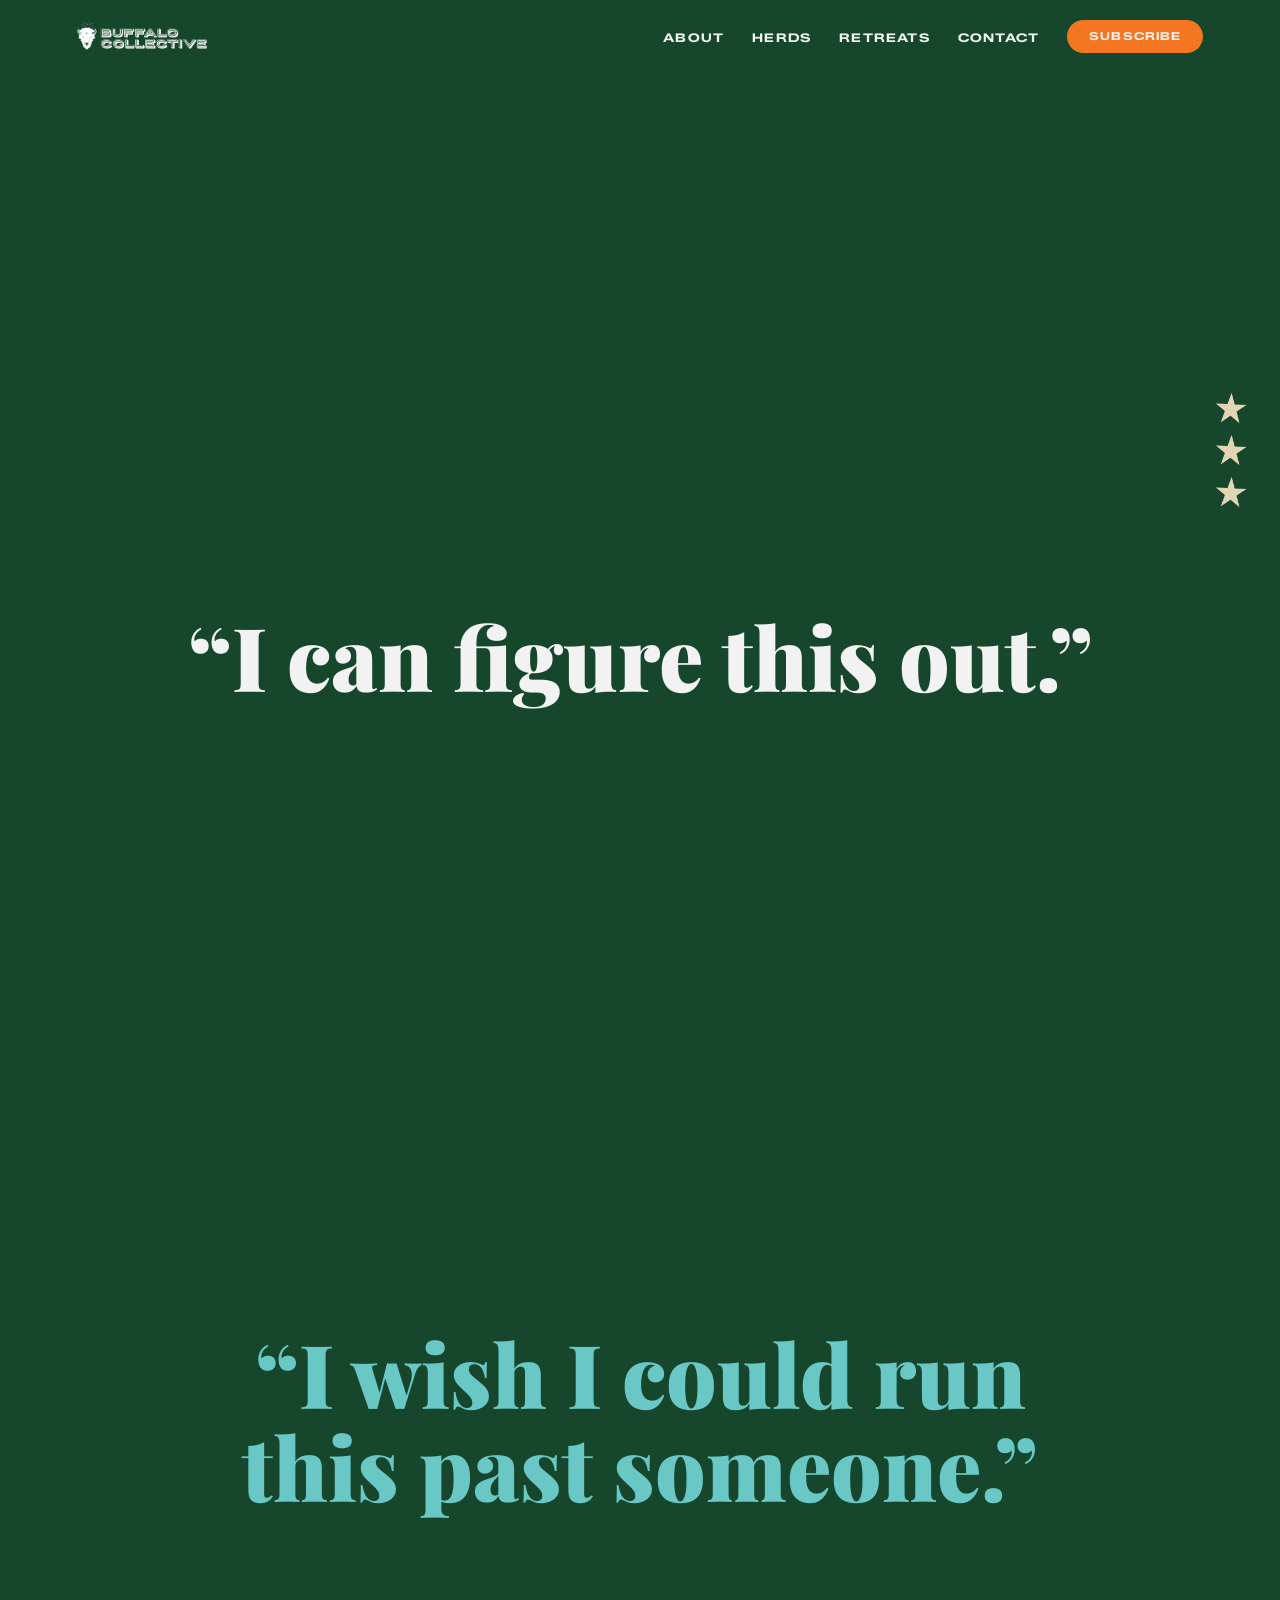
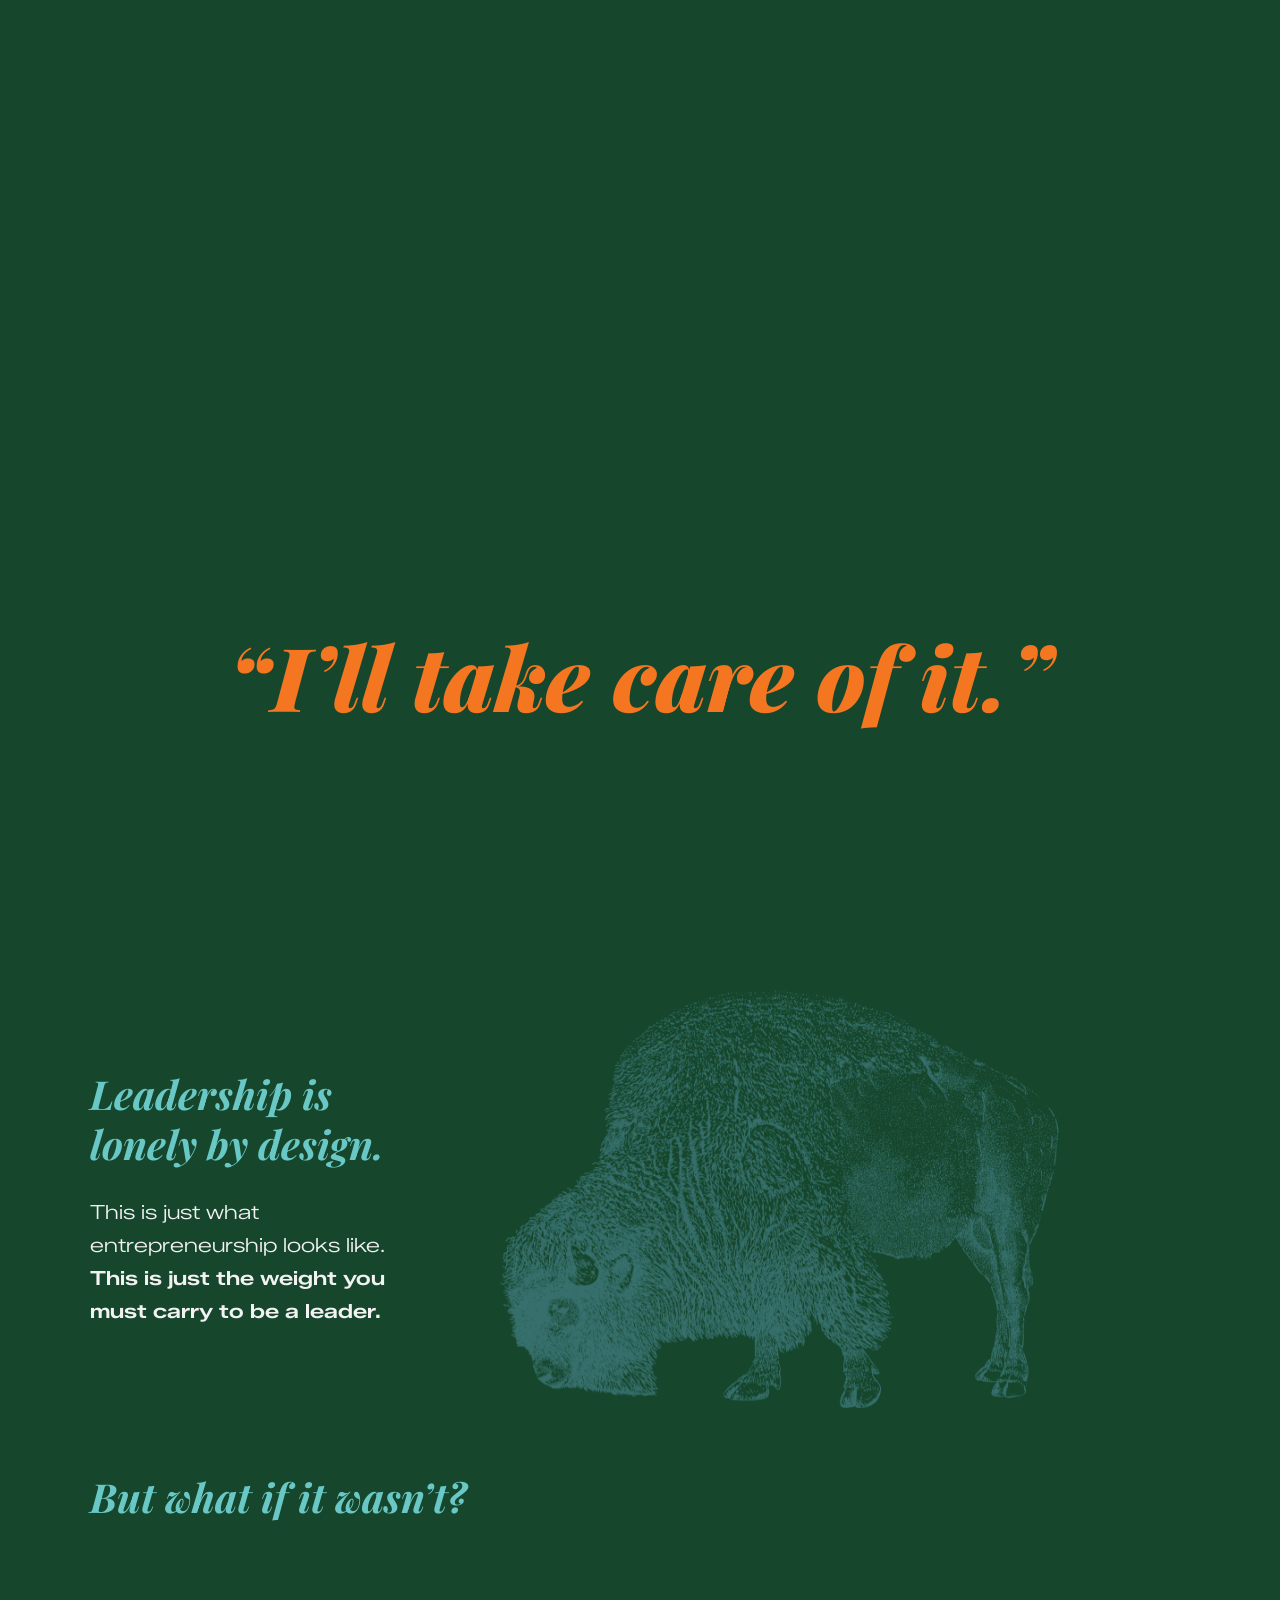
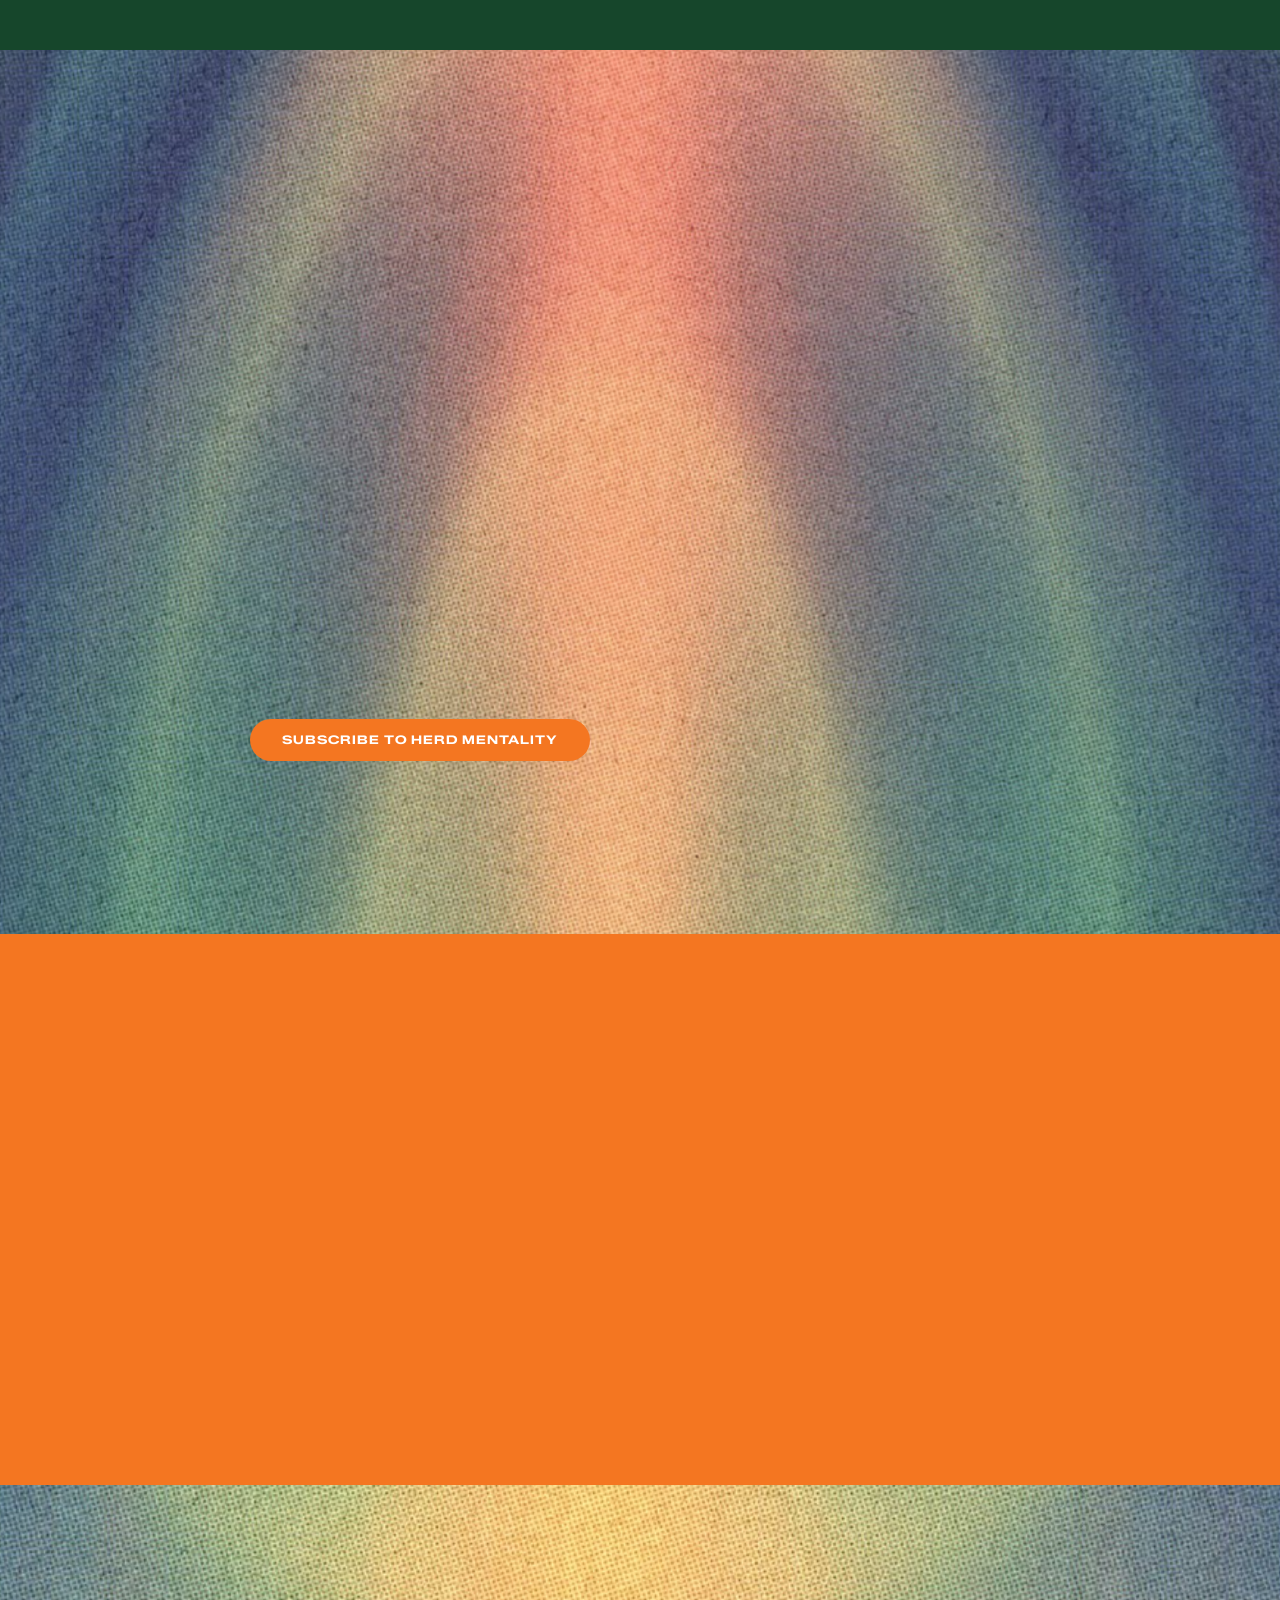
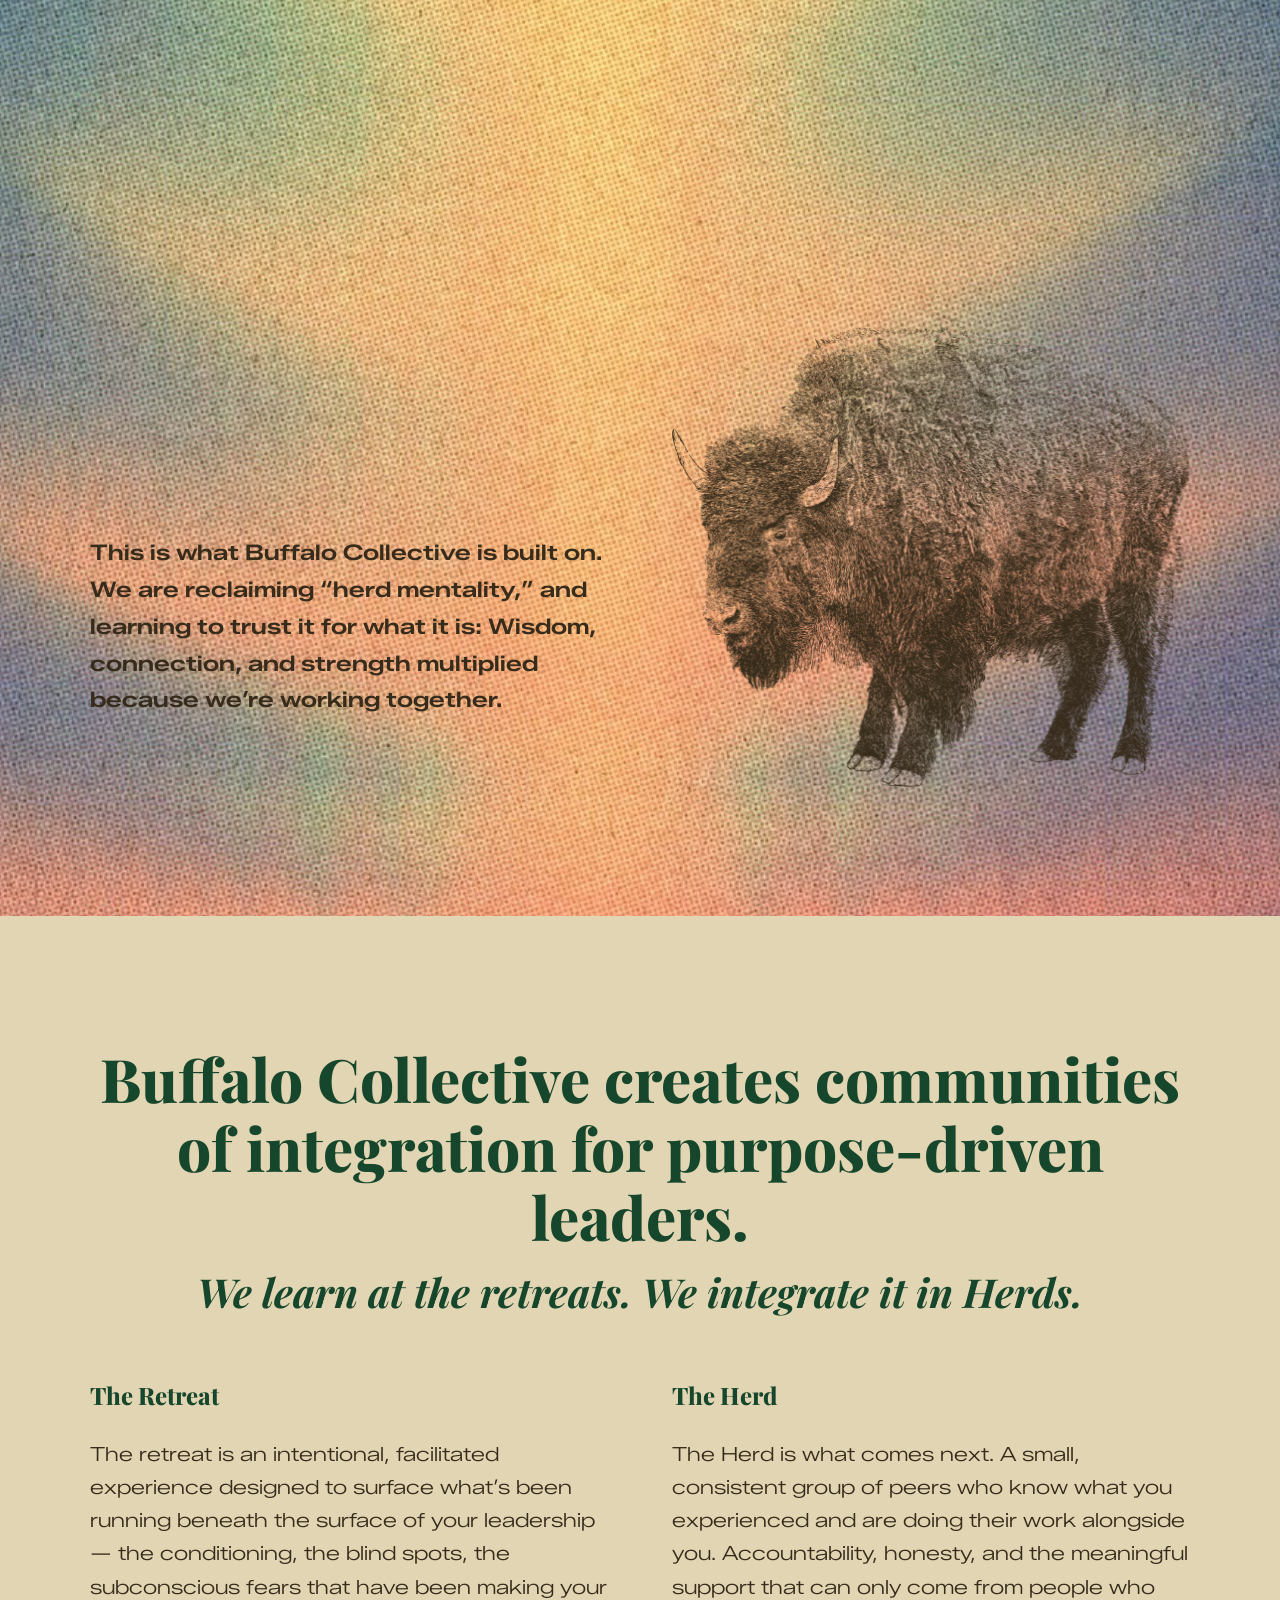
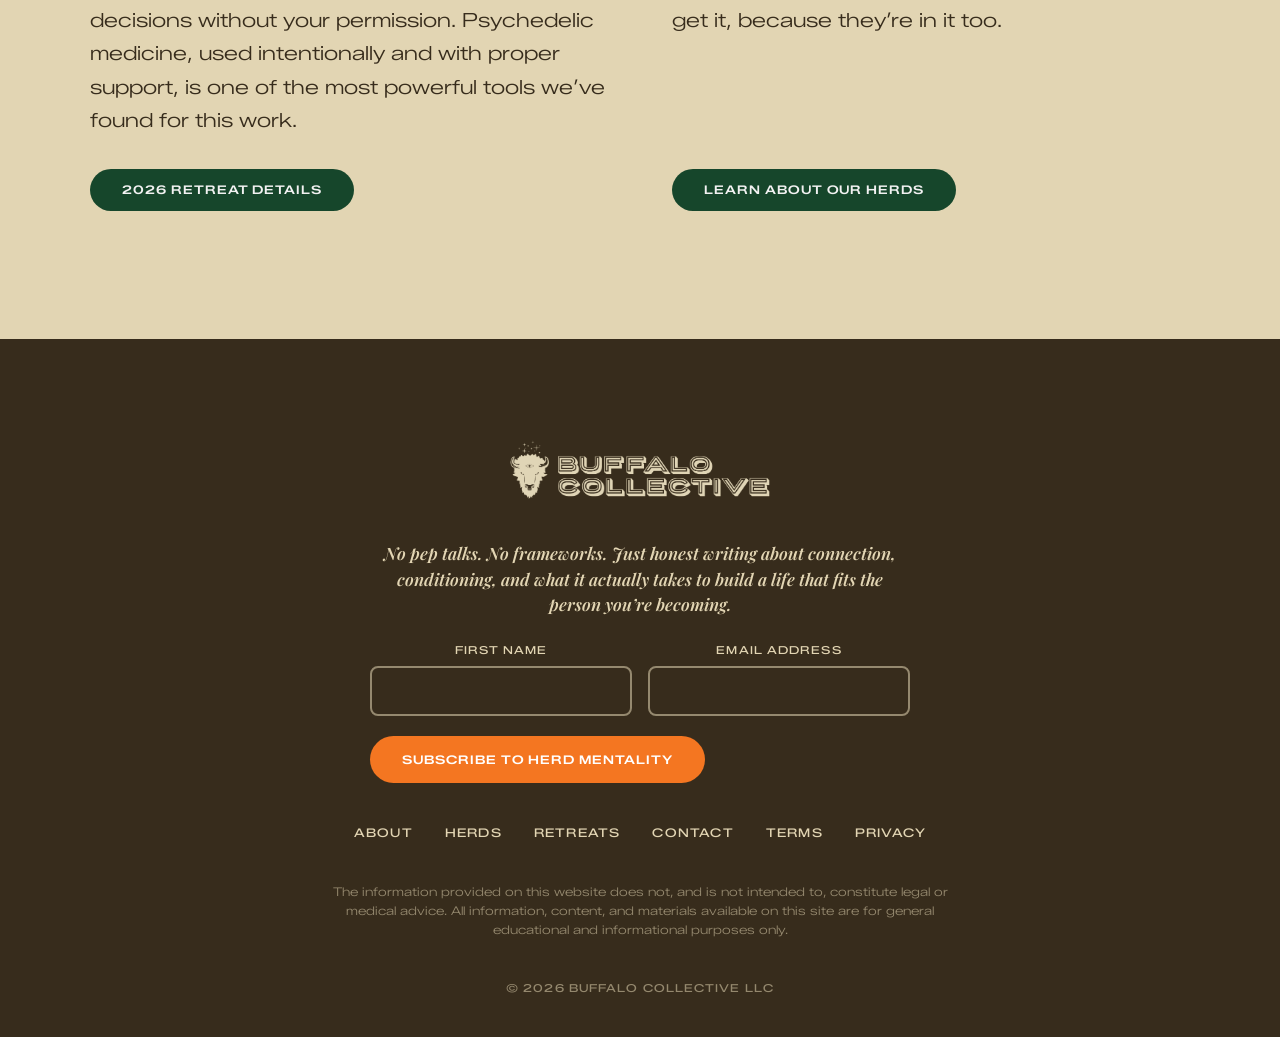
==== commit 32f045af: "Fix WAVE "possible heading" errors across all pages Promote large italic/headline <p> tags to proper" ====
--- a/index.html
+++ b/index.html
@@ -107,7 +107,7 @@
 
         <div class="container container--wide intro-split">
           <div class="reveal-left flow">
-            <p class="t-italic c-teal">Leadership is lonely by design.</p>
+            <h2 class="t-italic c-teal">Leadership is lonely by design.</h2>
             <p class="t-body">
               This is just what entrepreneurship looks like. <strong>This is just the weight you must carry to be a leader.</strong>
             </p>
@@ -120,7 +120,7 @@
         </div>
 
         <div class="container container--wide intro-followup">
-          <p class="t-italic c-teal reveal-left">But what if it wasn&rsquo;t?</p>
+          <h2 class="t-italic c-teal reveal-left">But what if it wasn&rsquo;t?</h2>
         </div>
       </section>
     </div>
@@ -215,9 +215,9 @@
         <h2 class="t-section reveal-scale" style="text-align: center;">
           Buffalo Collective creates communities of integration for purpose-driven leaders.
         </h2>
-        <p class="t-italic c-rust reveal" style="text-align: center; margin-top: 1rem;">
+        <h3 class="t-italic c-rust reveal" style="text-align: center; margin-top: 1rem;">
           We learn at the retreats. We integrate it in Herds.
-        </p>
+        </h3>
 
         <div class="two-col" style="margin-top: 4rem;">
           <div class="two-col__block reveal-left">
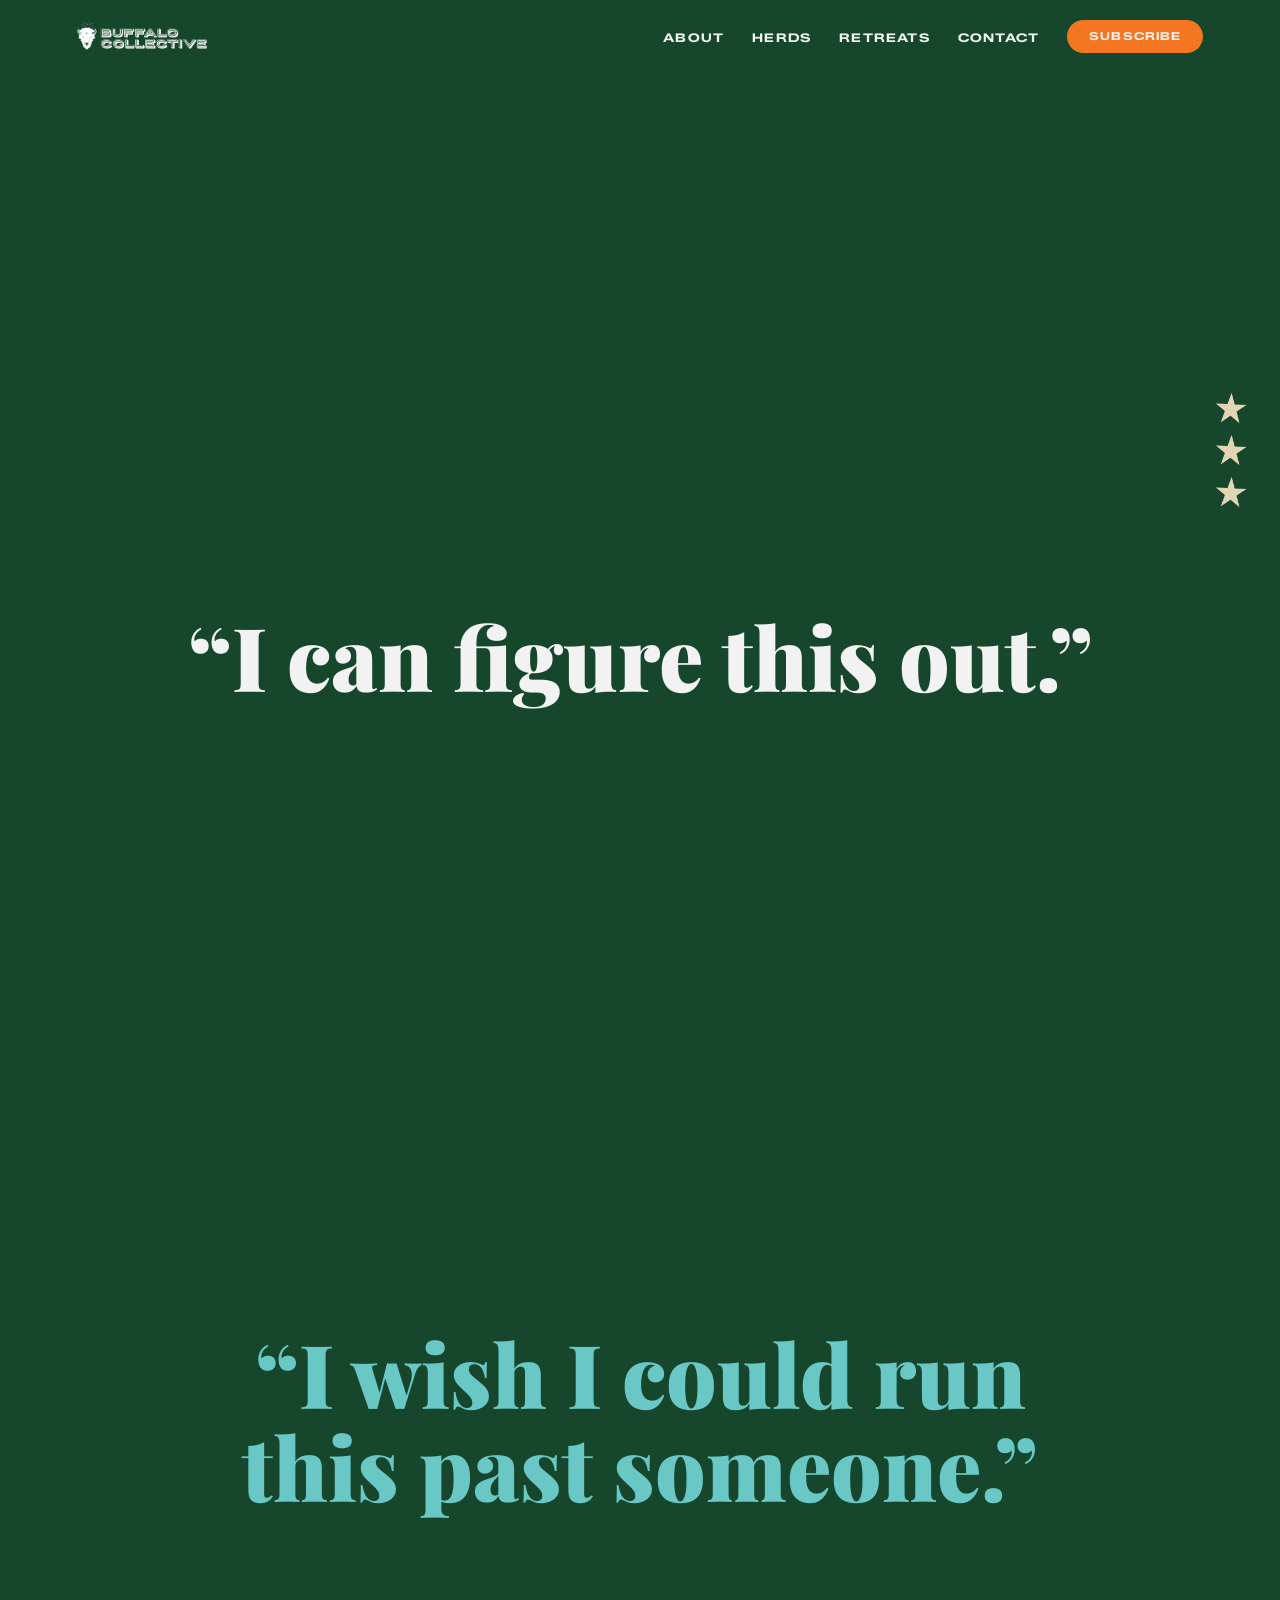
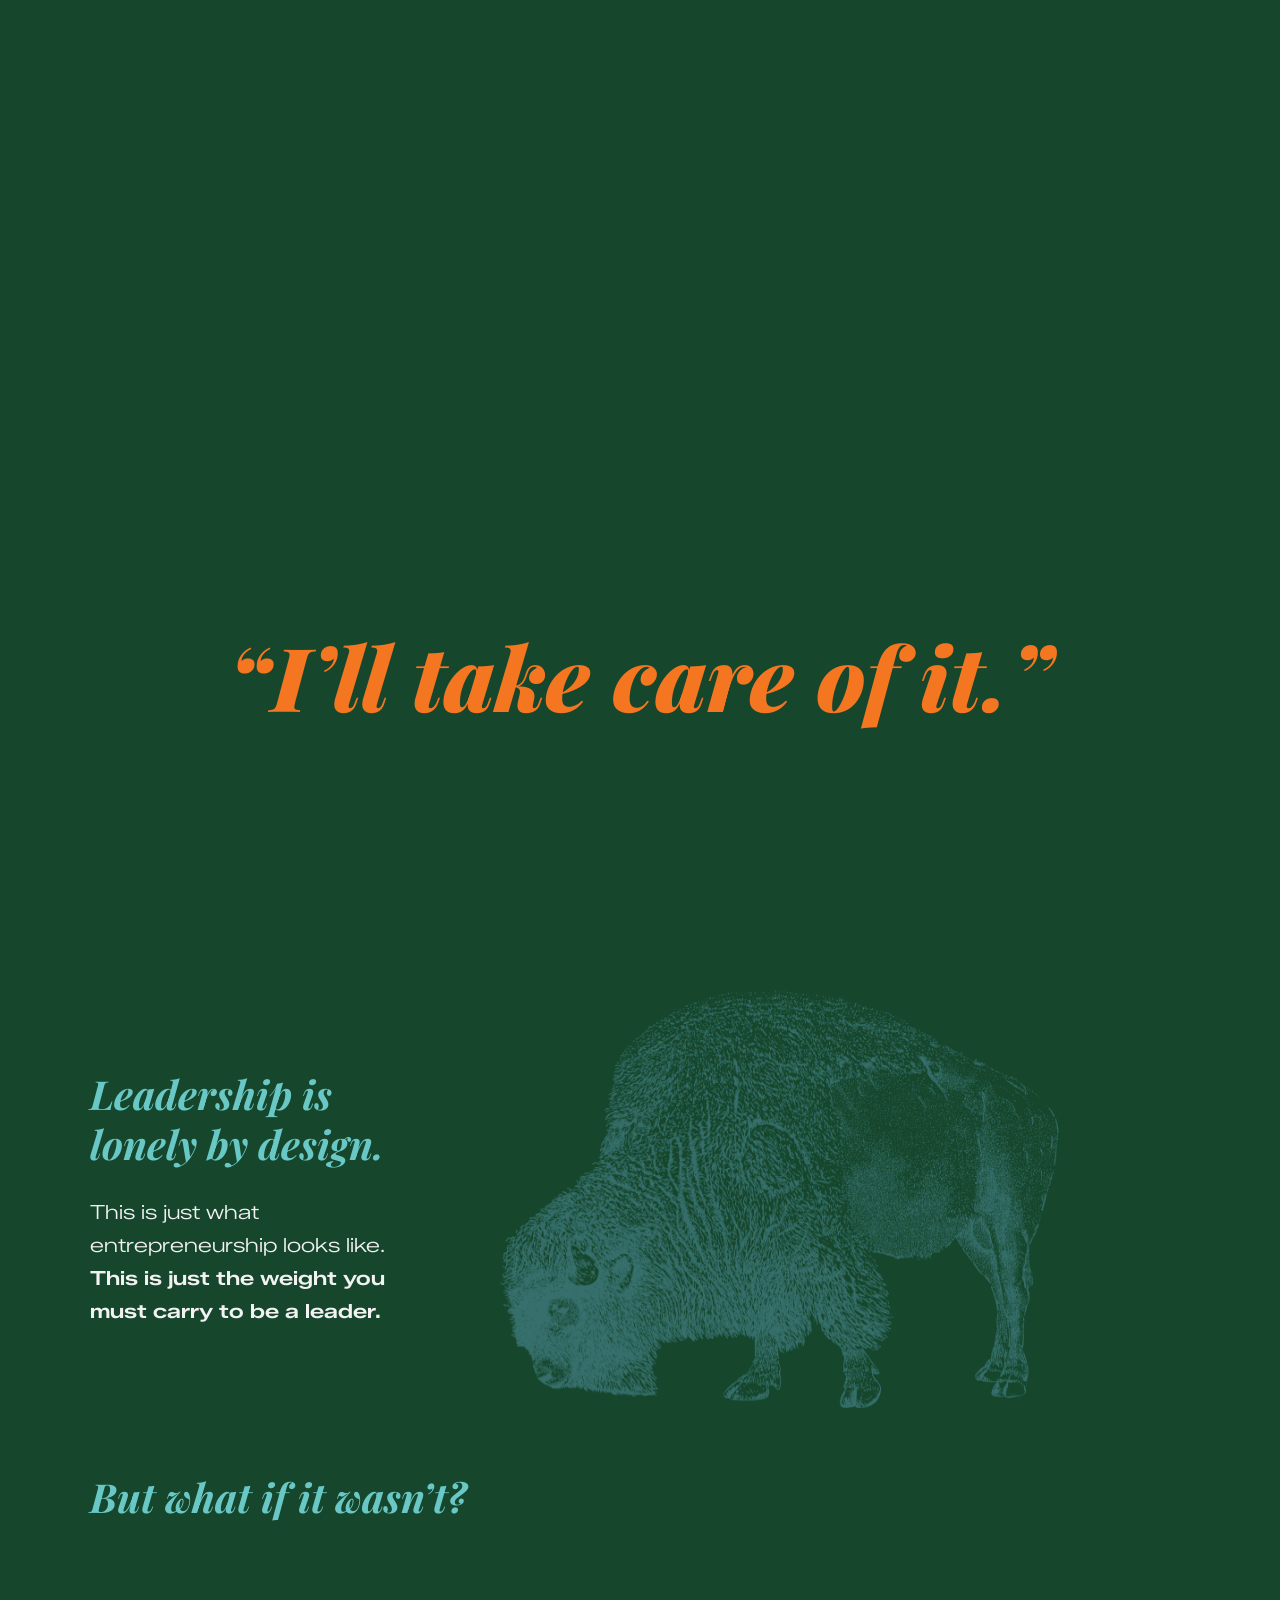
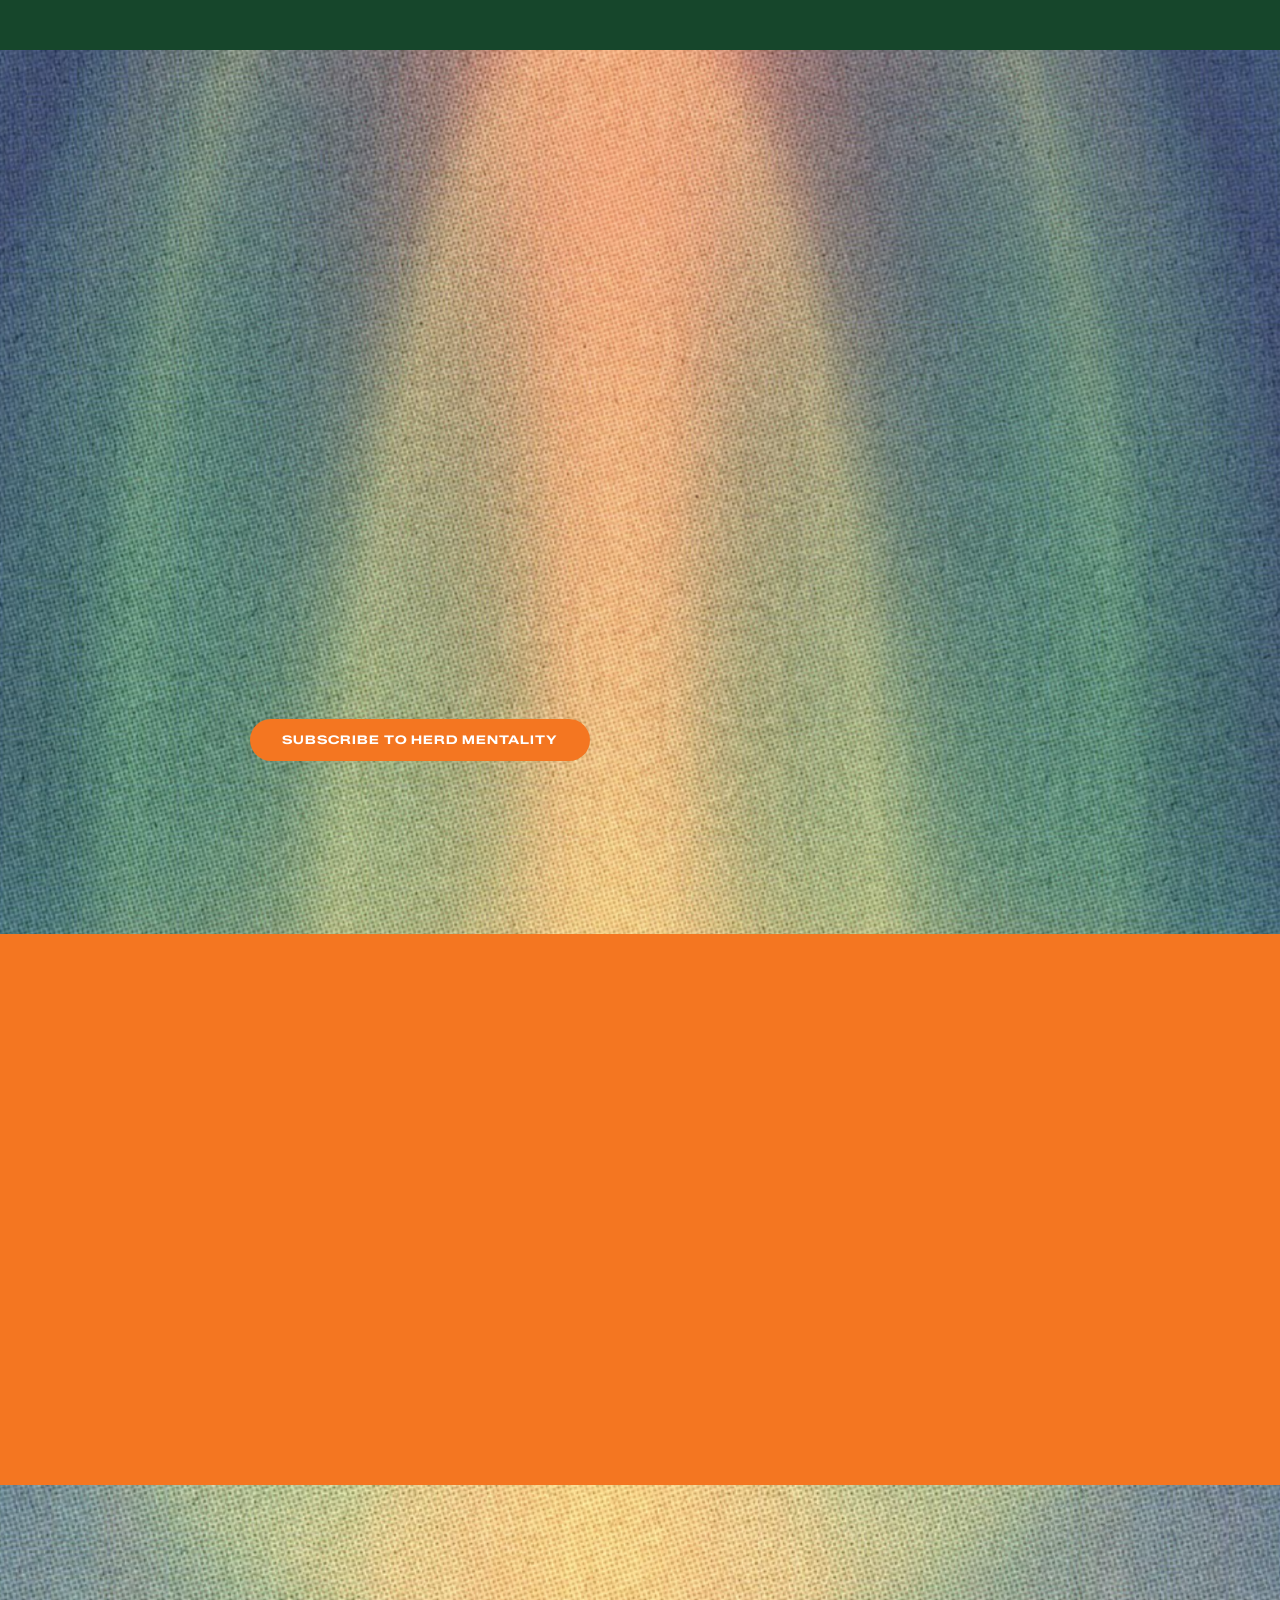
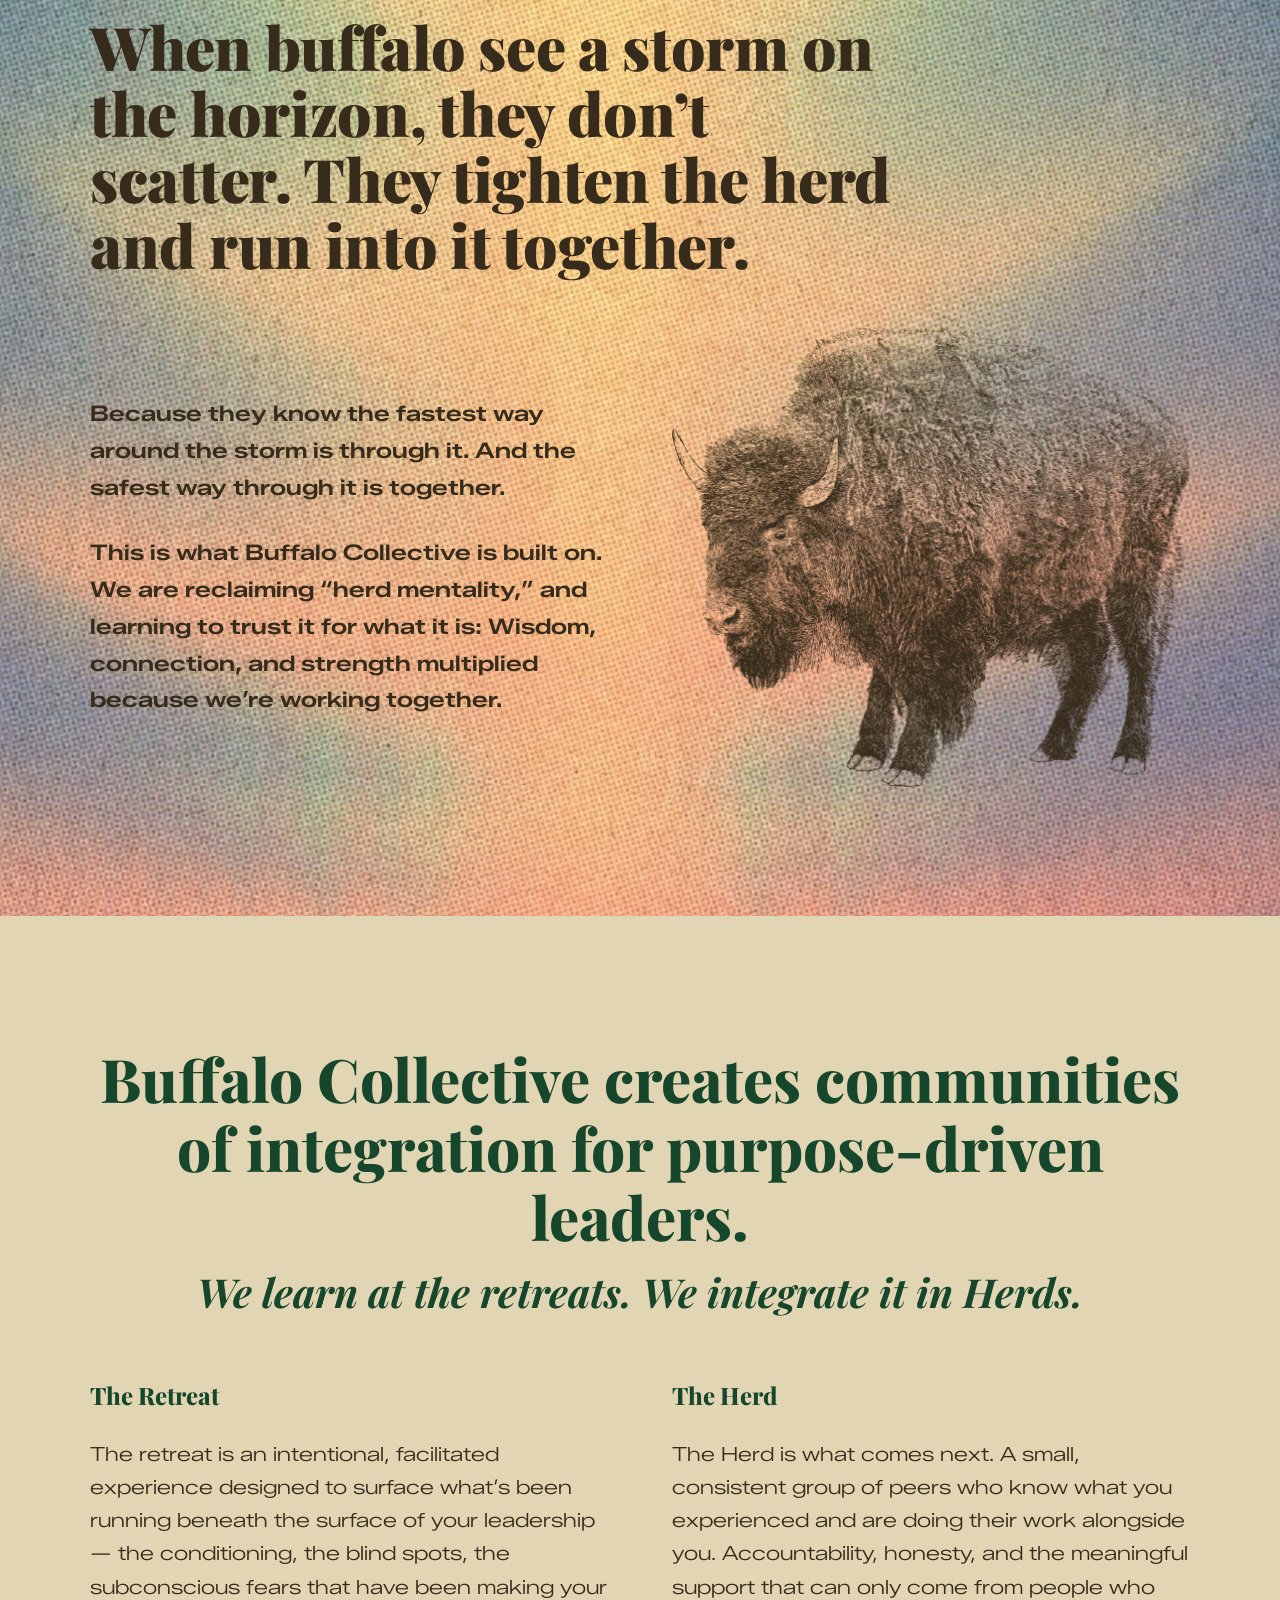
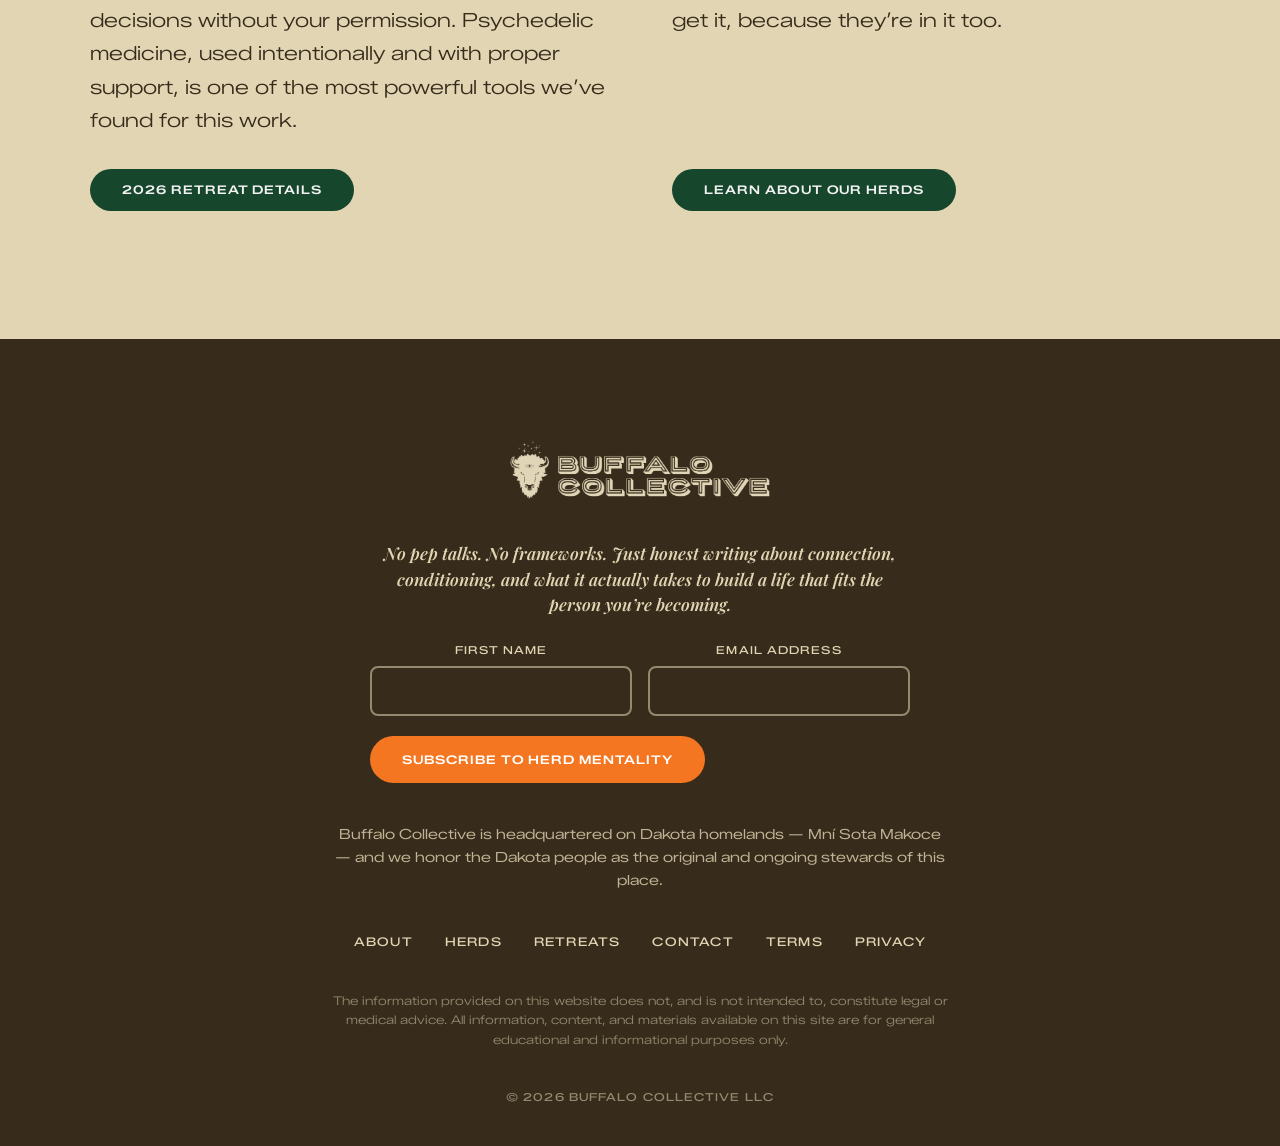
==== commit 326ca141: "Production polish: analytics, social card, mobile stability, content - Add Fathom analytics tag to a" ====
--- a/index.html
+++ b/index.html
@@ -9,7 +9,13 @@
   <meta property="og:title" content="Buffalo Collective: Community Support for Psychedelic Integration">
   <meta property="og:description" content="Buffalo Collective creates communities of integration for purpose-driven leaders. Small peer groups called Herds, built around consistency, relevance, and authentic connection.">
   <meta property="og:url" content="https://buffalocollective.co/">
-  <meta property="og:image" content="https://buffalocollective.co/assets/images/logo/emerald-full-logo.png">
+  <meta property="og:type" content="website">
+  <meta property="og:image" content="https://buffalocollective.co/assets/images/og-card.png">
+  <meta property="og:image:width" content="1200">
+  <meta property="og:image:height" content="630">
+  <meta property="og:image:alt" content="Buffalo Collective">
+  <meta name="twitter:card" content="summary_large_image">
+  <meta name="twitter:image" content="https://buffalocollective.co/assets/images/og-card.png">
   <link rel="canonical" href="https://buffalocollective.co/">
   <link rel="icon" type="image/png" href="assets/images/logo/emerald-buffalo-face.png">
   <link rel="icon" type="image/png" href="assets/images/logo/emerald-buffalo-face.png" media="(prefers-color-scheme: light)">
@@ -179,7 +185,7 @@
          Background: texture-rays.jpg, parallax
          Layout: headline up top, then body + buffalo side by side.
          Reveal order: headline → buffalo → body (delayed). -->
-    <section class="section texture-section no-shadow">
+    <section class="section texture-section texture-section--dim no-shadow">
       <div class="texture-bg" style="background-image: url('assets/images/textures/texture-rays.jpg');"></div>
 
       <div class="container container--wide">
@@ -324,6 +330,10 @@
       </script>
     </div>
 
+    <p class="footer-land">
+      Buffalo Collective is headquartered on Dakota homelands &mdash; Mn&iacute; Sota Makoce &mdash; and we honor the Dakota people as the original and ongoing stewards of this place.
+    </p>
+
     <nav class="footer-nav" aria-label="Footer">
       <a href="about.html">About</a>
       <a href="herds.html">Herds</a>
--- a/style.css
+++ b/style.css
@@ -571,6 +571,9 @@
   z-index: 1;
   pointer-events: none;
 }
+/* Stronger wash (20%) for sections with body copy sitting directly
+   over the texture — improves legibility on those specific heroes. */
+.texture-section--dim::after { opacity: 0.20; }
 
 /* Default text color over textures — set on the section so children inherit.
    Specific color helpers (.c-orange, .c-teal, etc.) on any descendant still
@@ -944,11 +947,12 @@
 @media (max-width: 768px) {
   .buffalo-split { grid-template-columns: 1fr; gap: 1.5rem; }
   /* On mobile, flatten the .flow wrapper inside buffalo-split so its
-     children become direct grid items, then push any h3 (the "Wisdom
-     and strength…" statement) to load AFTER the buffalo. */
+     children become direct grid items, then push the statement heading
+     (the "Wisdom and strength…" line) to load AFTER the buffalo. */
   .buffalo-split > .flow { display: contents; }
   .buffalo-split > .flow > * { order: 1; }
   .buffalo-split__buffalo { order: 2; }
+  .buffalo-split > .flow > h2,
   .buffalo-split > .flow > h3 { order: 3; }
 }
 
@@ -1378,6 +1382,17 @@
   transition: color 200ms ease;
 }
 .footer-nav a:hover { color: var(--orange); }
+/* Land acknowledgment — visual weight sits between the footer nav
+   (full sand, 500) and the disclaimer (55% sand, 300). */
+.footer-land {
+  max-width: 620px;
+  margin: 0 auto;
+  font-size: 14px;
+  line-height: 1.65;
+  color: rgba(226,213,179,0.8);
+  font-weight: 400;
+}
+
 .footer-disclaimer {
   max-width: 640px;
   margin: 0 auto;
@@ -1698,3 +1713,43 @@
   .snap-container { scroll-snap-type: none; height: auto; overflow: visible; }
   .snap-slide { height: auto; min-height: 60vh; }
 }
+
+/* ===================================================================
+   NUCLEAR: kill ALL text/entrance animation on mobile-sized viewports.
+   Mobile browser URL bars resize the viewport on scroll, which makes
+   scroll-driven + reverse-on-scroll motion thrash. Below 768px every
+   animated element renders in its final, static state — no entrances,
+   no parallax, no scroll-driven highlight. Independent of JS.
+   =================================================================== */
+@media (max-width: 768px) {
+  .reveal,
+  .reveal-left,
+  .reveal-right,
+  .reveal-scale,
+  .reveal-emphasis,
+  .reveal-stagger > *,
+  .buffalo-animate,
+  .team-star,
+  .ticker-track,
+  .texture-bg,
+  .snap-slide__quote,
+  .star-scatter img,
+  .about-quote,
+  .hero-rise,
+  .hero-intro__inner,
+  .hero-intro__logo,
+  .hero-intro__tagline {
+    animation: none !important;
+    transition: none !important;
+    transform: none !important;
+    opacity: 1 !important;
+  }
+  /* Highlight sweep: render pre-filled instead of scrubbing on scroll.
+     (Kept separate so .texture-bg keeps background-size: cover and
+     doesn't get stretched.) */
+  .highlight-reveal {
+    animation: none !important;
+    transition: none !important;
+    background-size: 100% 105% !important;
+  }
+}
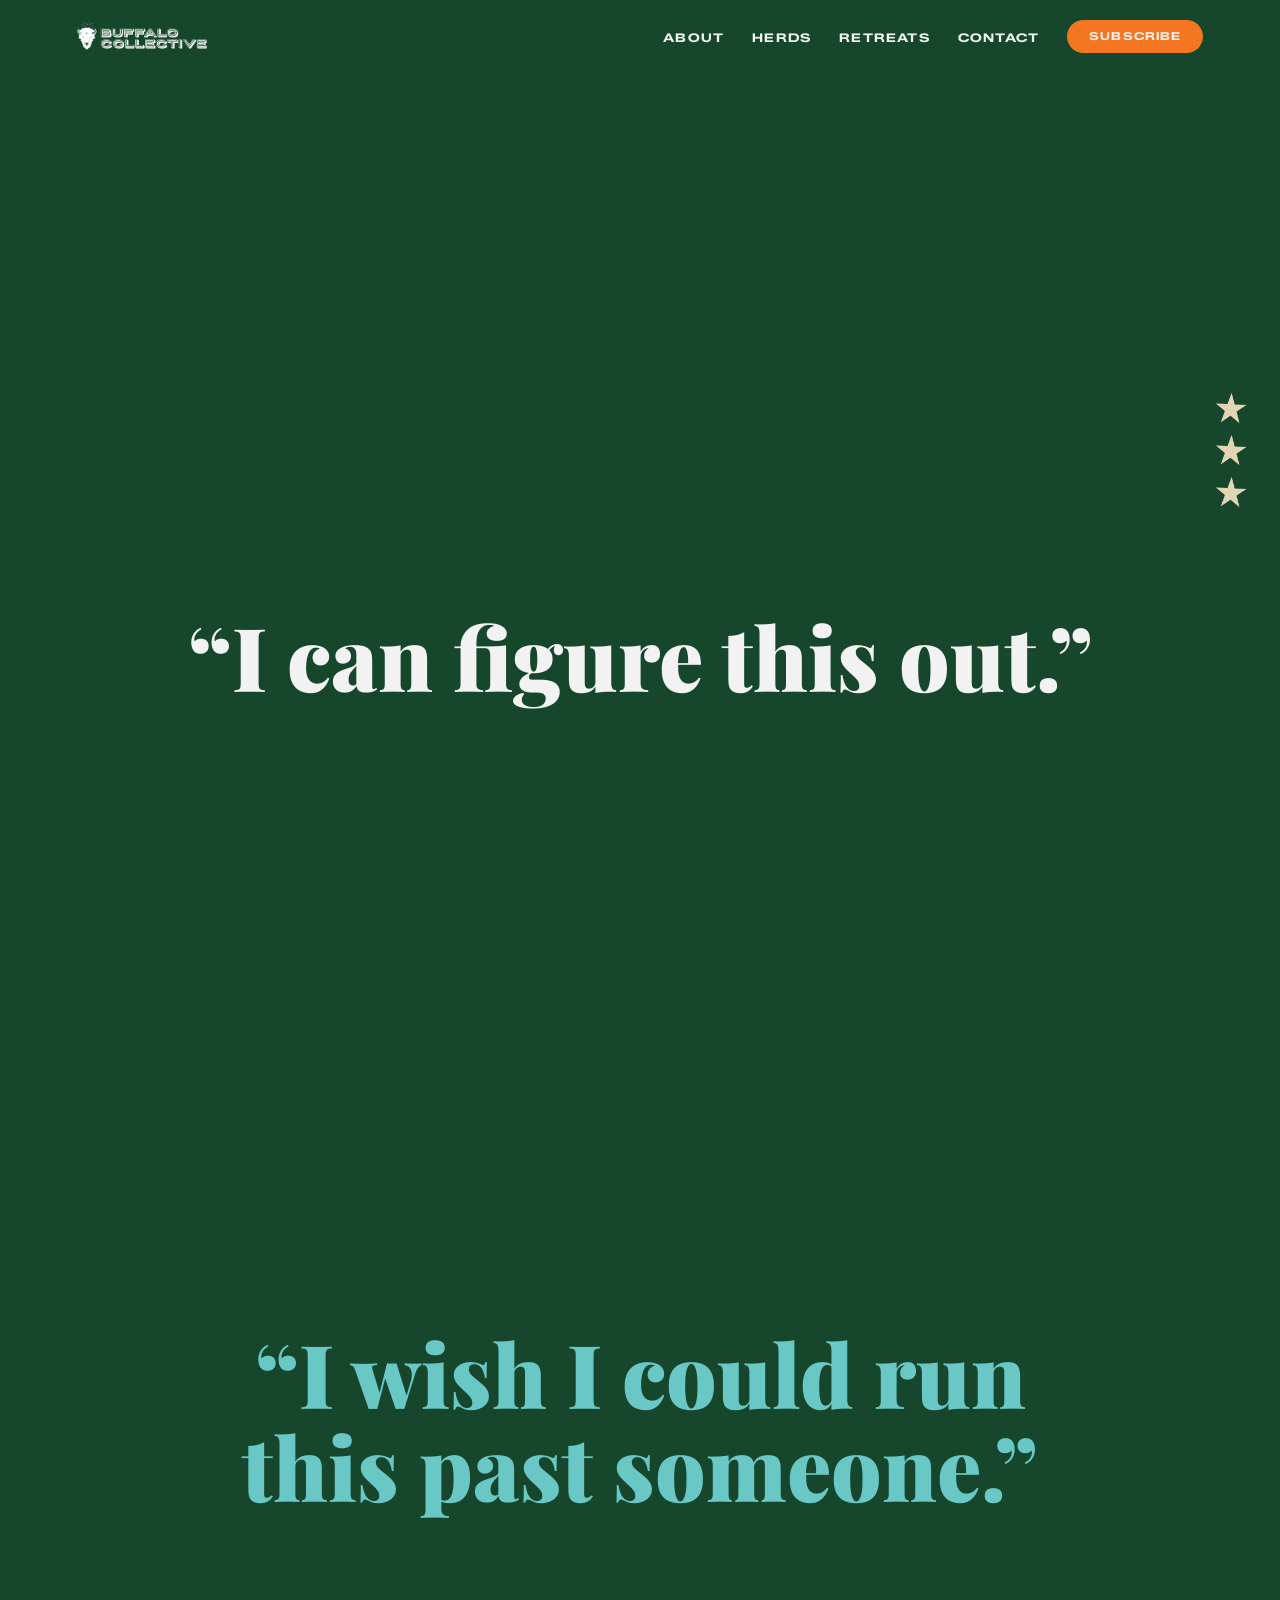
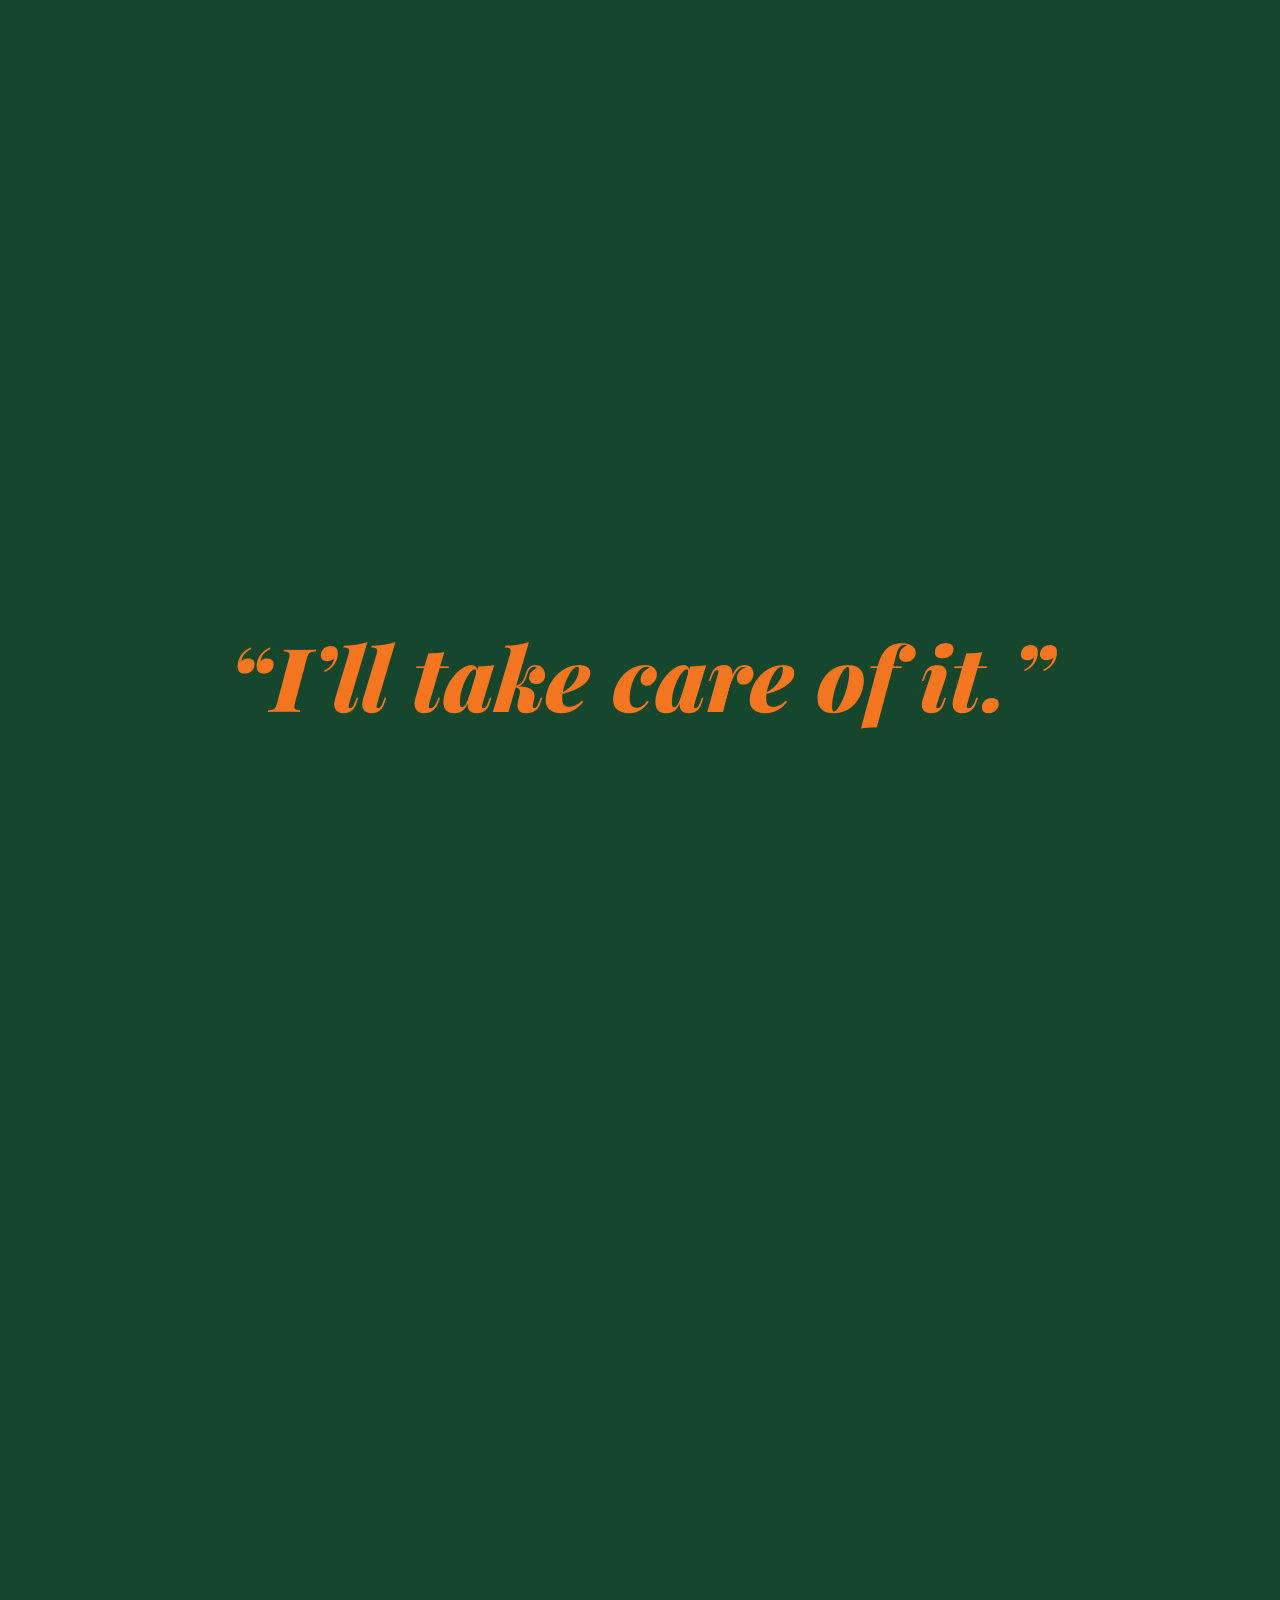
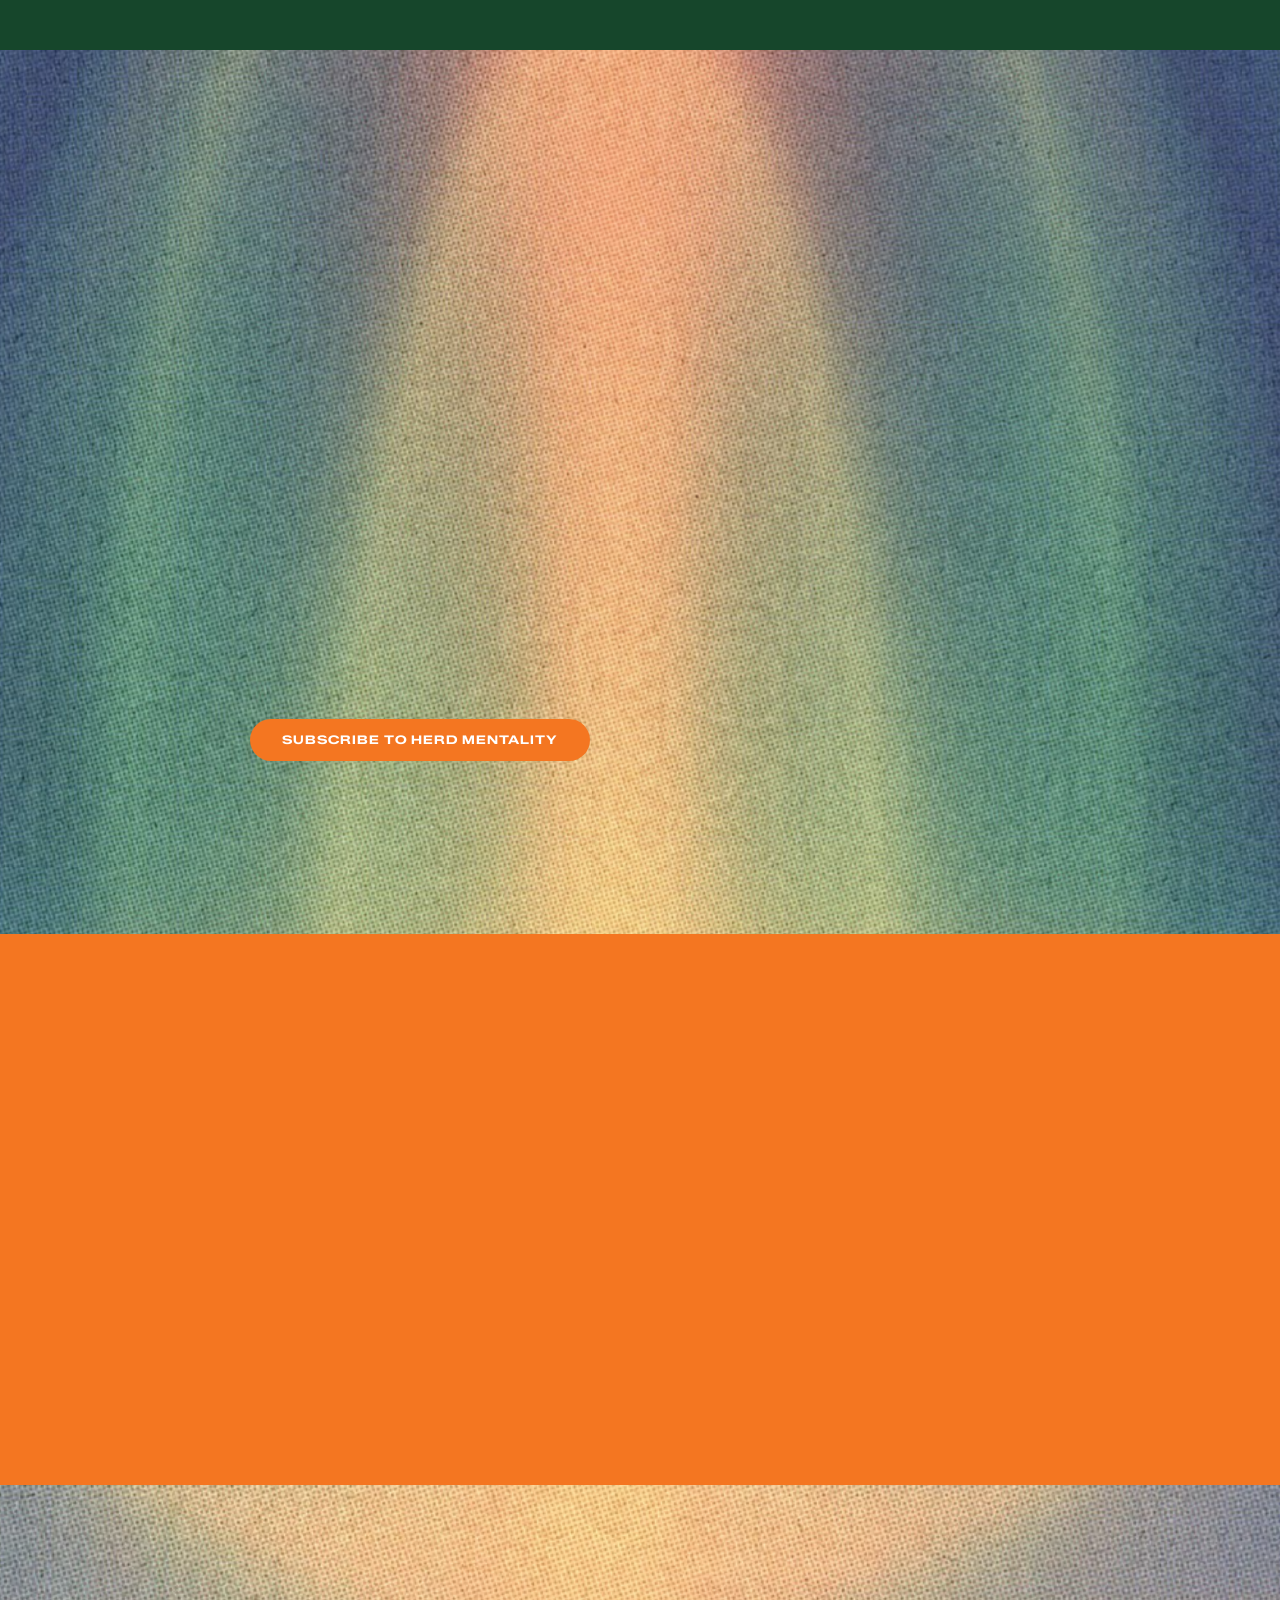
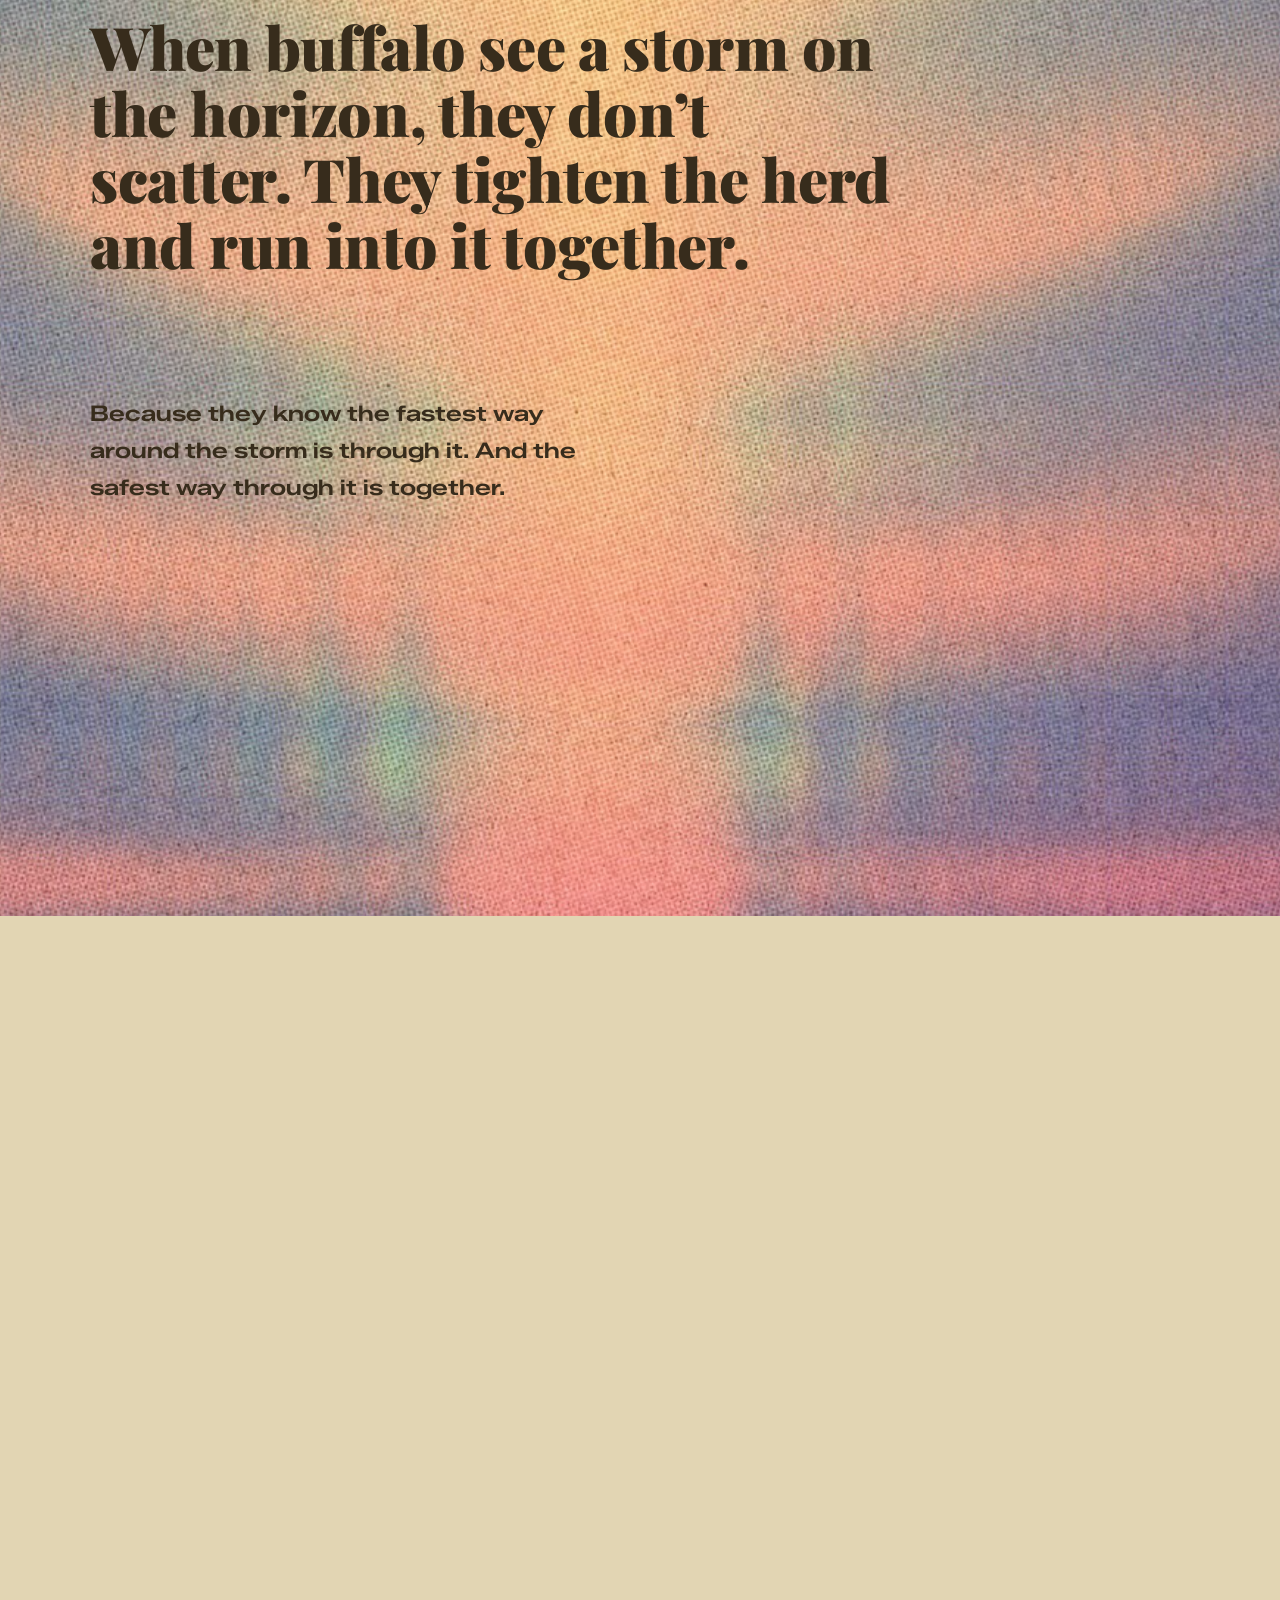
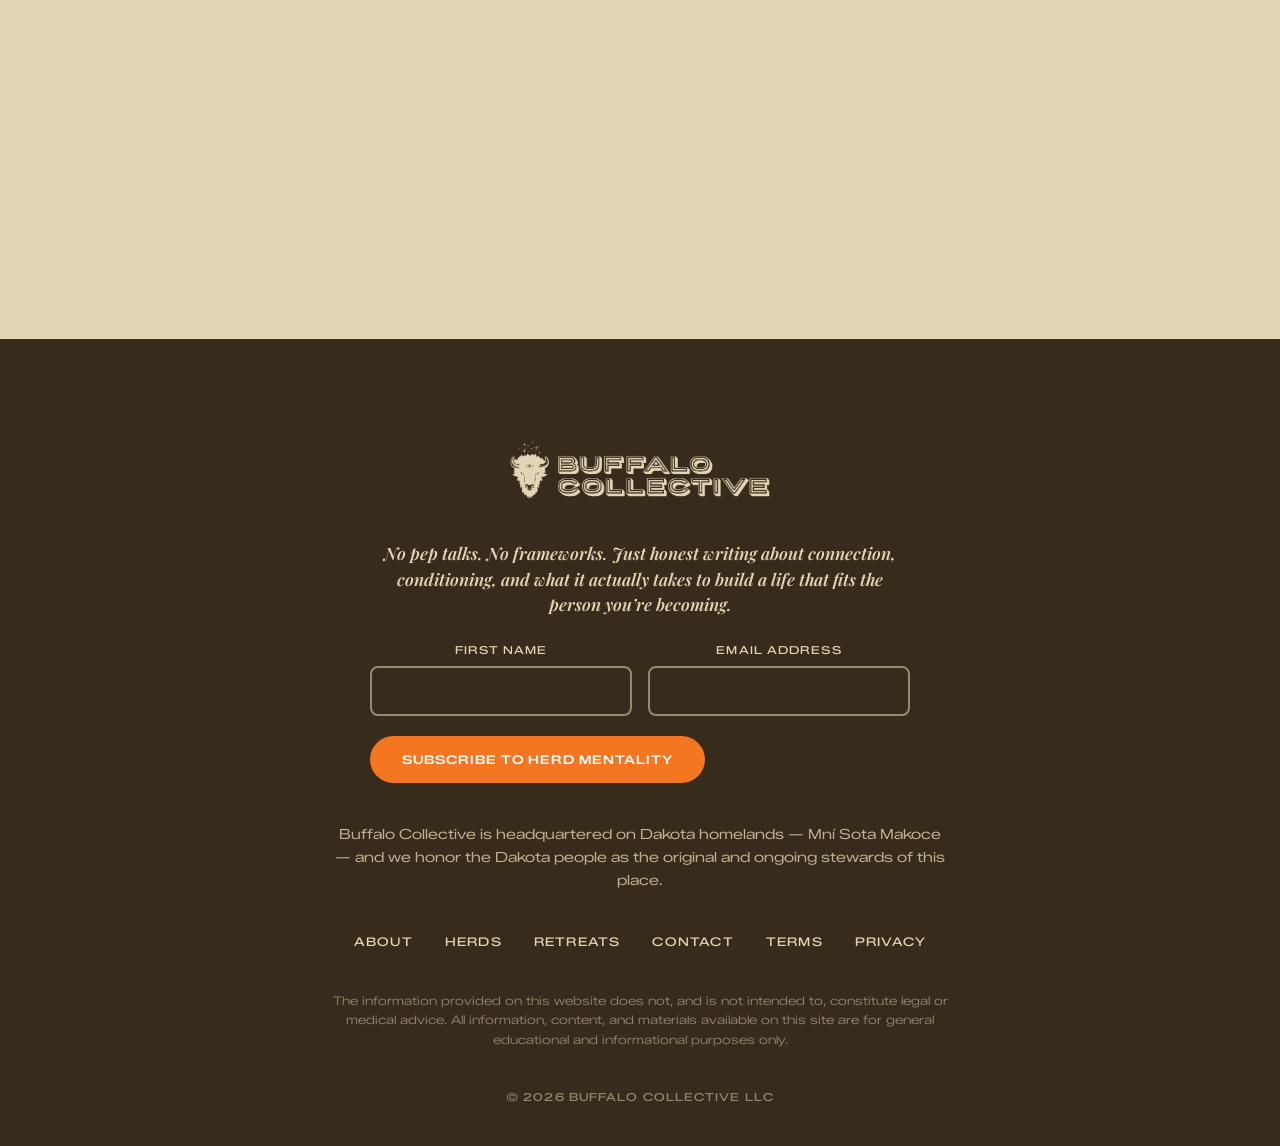
==== commit 103faeb8: "UTM source tracking for newsletter subscriptions Captures utm_source from the URL on page load, stas" ====
--- a/index.html
+++ b/index.html
@@ -302,6 +302,10 @@
               firstName: form.firstName.value.trim(),
               email: form.email.value.trim(),
             };
+            try {
+              const utmSource = sessionStorage.getItem("bc_utm_source");
+              if (utmSource) data.source = utmSource;
+            } catch (e) { /* sessionStorage unavailable */ }
             try {
               const res = await fetch("/.netlify/functions/subscribe", {
                 method: "POST",
--- a/style.css
+++ b/style.css
@@ -92,6 +92,30 @@
 
 strong, b { font-weight: 600; }
 
+/* Universal rust scrollbar — the page and every in-container scroll
+   area, for one consistent look. Background-agnostic (no light/dark
+   inset) so it reads correctly on green, brown, sand, and white. */
+* {
+  scrollbar-width: thin;
+  scrollbar-color: var(--rust) rgba(146, 89, 36, 0.22);
+}
+::-webkit-scrollbar {
+  width: 10px;
+  height: 10px;
+}
+::-webkit-scrollbar-track {
+  background: rgba(146, 89, 36, 0.22);
+  border-radius: 5px;
+}
+::-webkit-scrollbar-thumb {
+  background: var(--rust);
+  border-radius: 5px;
+  min-height: 40px;
+}
+::-webkit-scrollbar-thumb:hover {
+  background: var(--brown);
+}
+
 .visually-hidden {
   position: absolute !important;
   width: 1px; height: 1px;
@@ -1136,14 +1160,7 @@
   height: 18em;            /* fixed — every card's window is identical; sized so July fits with no scroll */
   overflow-y: auto;
   padding-right: 10px;
-  scrollbar-width: thin;
-  scrollbar-color: rgba(146,89,36,0.4) transparent;
-}
-.retreat-card__theme::-webkit-scrollbar { width: 5px; }
-.retreat-card__theme::-webkit-scrollbar-track { background: transparent; }
-.retreat-card__theme::-webkit-scrollbar-thumb {
-  background: rgba(146,89,36,0.4);
-  border-radius: 3px;
+  /* Scrollbar styling inherited from the universal rust rule. */
 }
 .retreat-card h3 { font-size: 20px; }
 .retreat-card .btn { align-self: flex-start; margin-top: auto; }
@@ -1182,29 +1199,7 @@
   font-size: 16px;
   line-height: 1.9;
   color: var(--brown);
-  scrollbar-width: thin;
-  scrollbar-color: var(--rust) rgba(146, 89, 36, 0.22);
-}
-/* Custom WebKit scrollbar — visible track so the gutter shows even when
-   macOS auto-hides the thumb. Removed -webkit-appearance:none because it
-   can disable the custom rendering on some macOS versions. */
-.founder-letter::-webkit-scrollbar {
-  width: 10px;
-}
-.founder-letter::-webkit-scrollbar-track {
-  background: rgba(146, 89, 36, 0.22);
-  border-radius: 5px;
-}
-.founder-letter::-webkit-scrollbar-thumb {
-  background: var(--rust);
-  border-radius: 5px;
-  min-height: 40px;
-  border: 2px solid rgba(255, 255, 255, 0.92);
-  background-clip: padding-box;
-}
-.founder-letter::-webkit-scrollbar-thumb:hover {
-  background: var(--brown);
-  background-clip: padding-box;
+  /* Scrollbar styling inherited from the universal rust rule. */
 }
 .founder-letter strong, .founder-letter b {
   font-family: "Zalando Sans Expanded", "DM Sans", sans-serif;
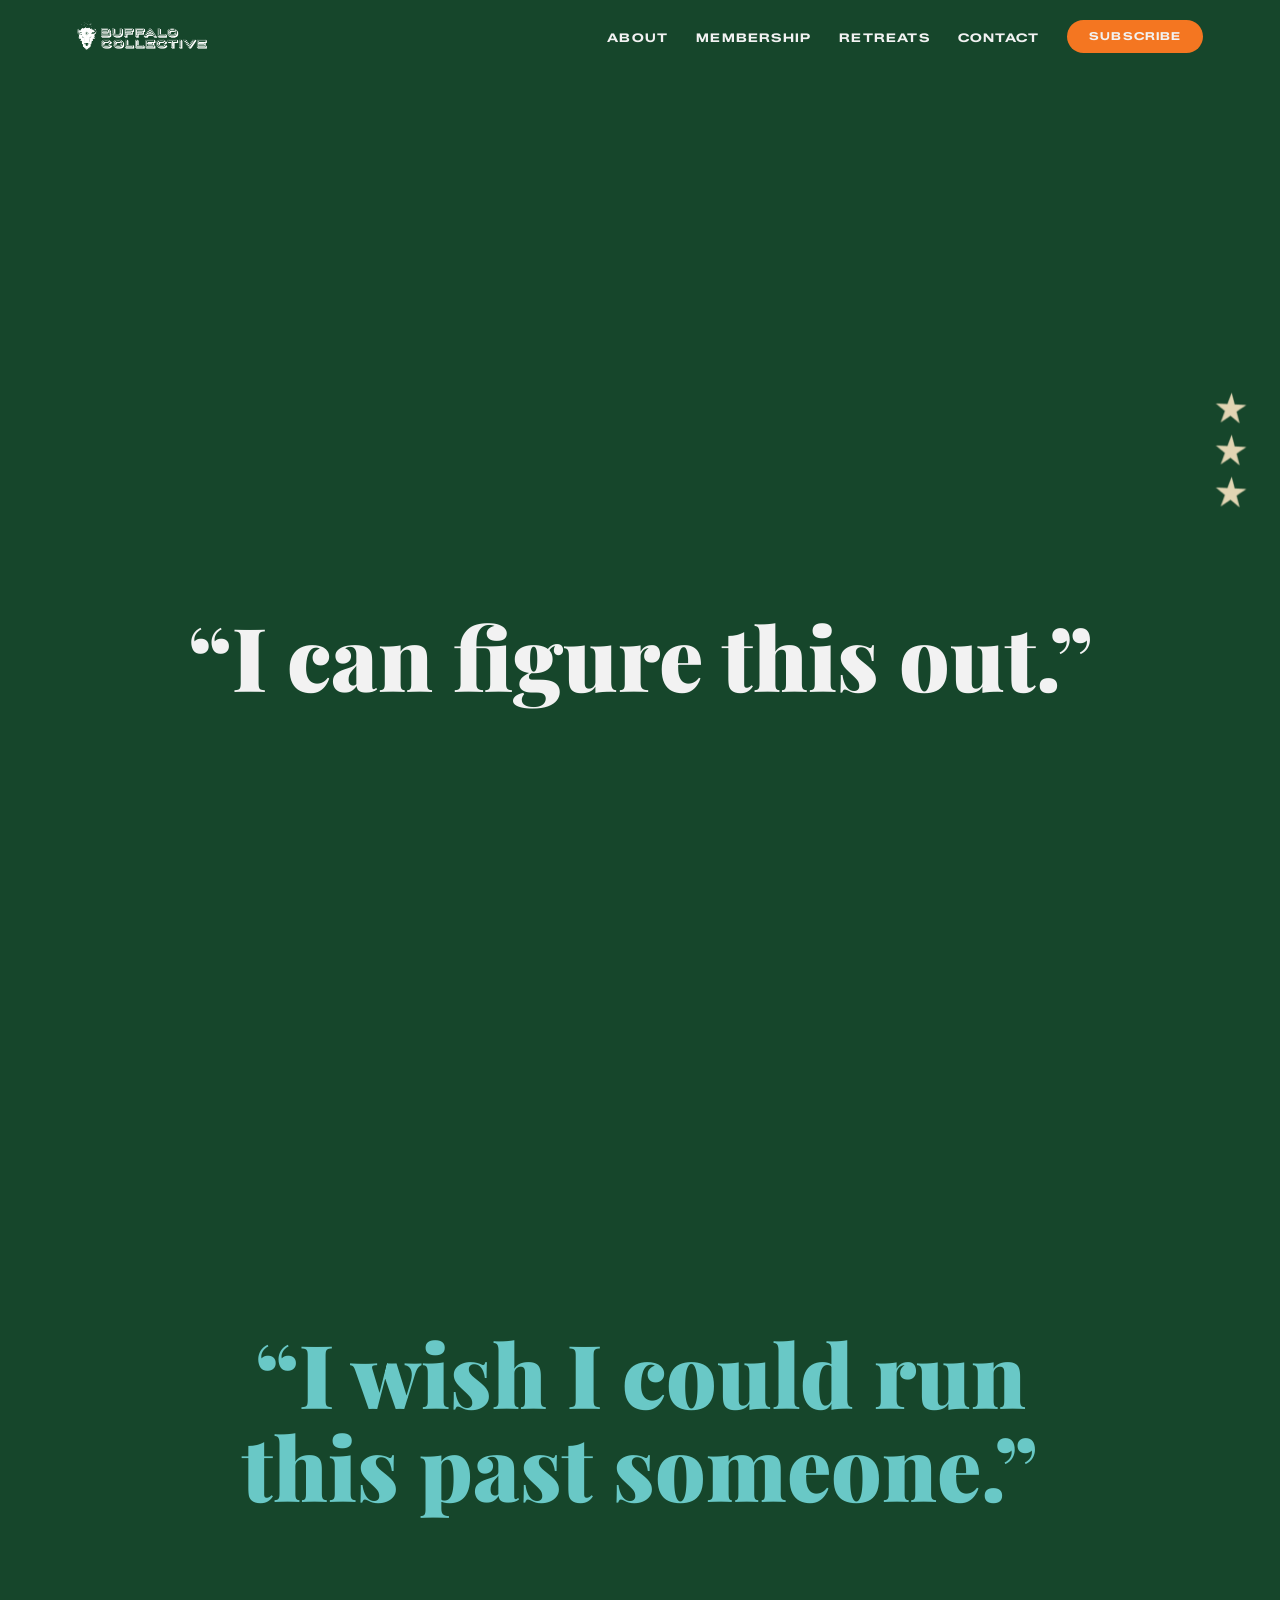
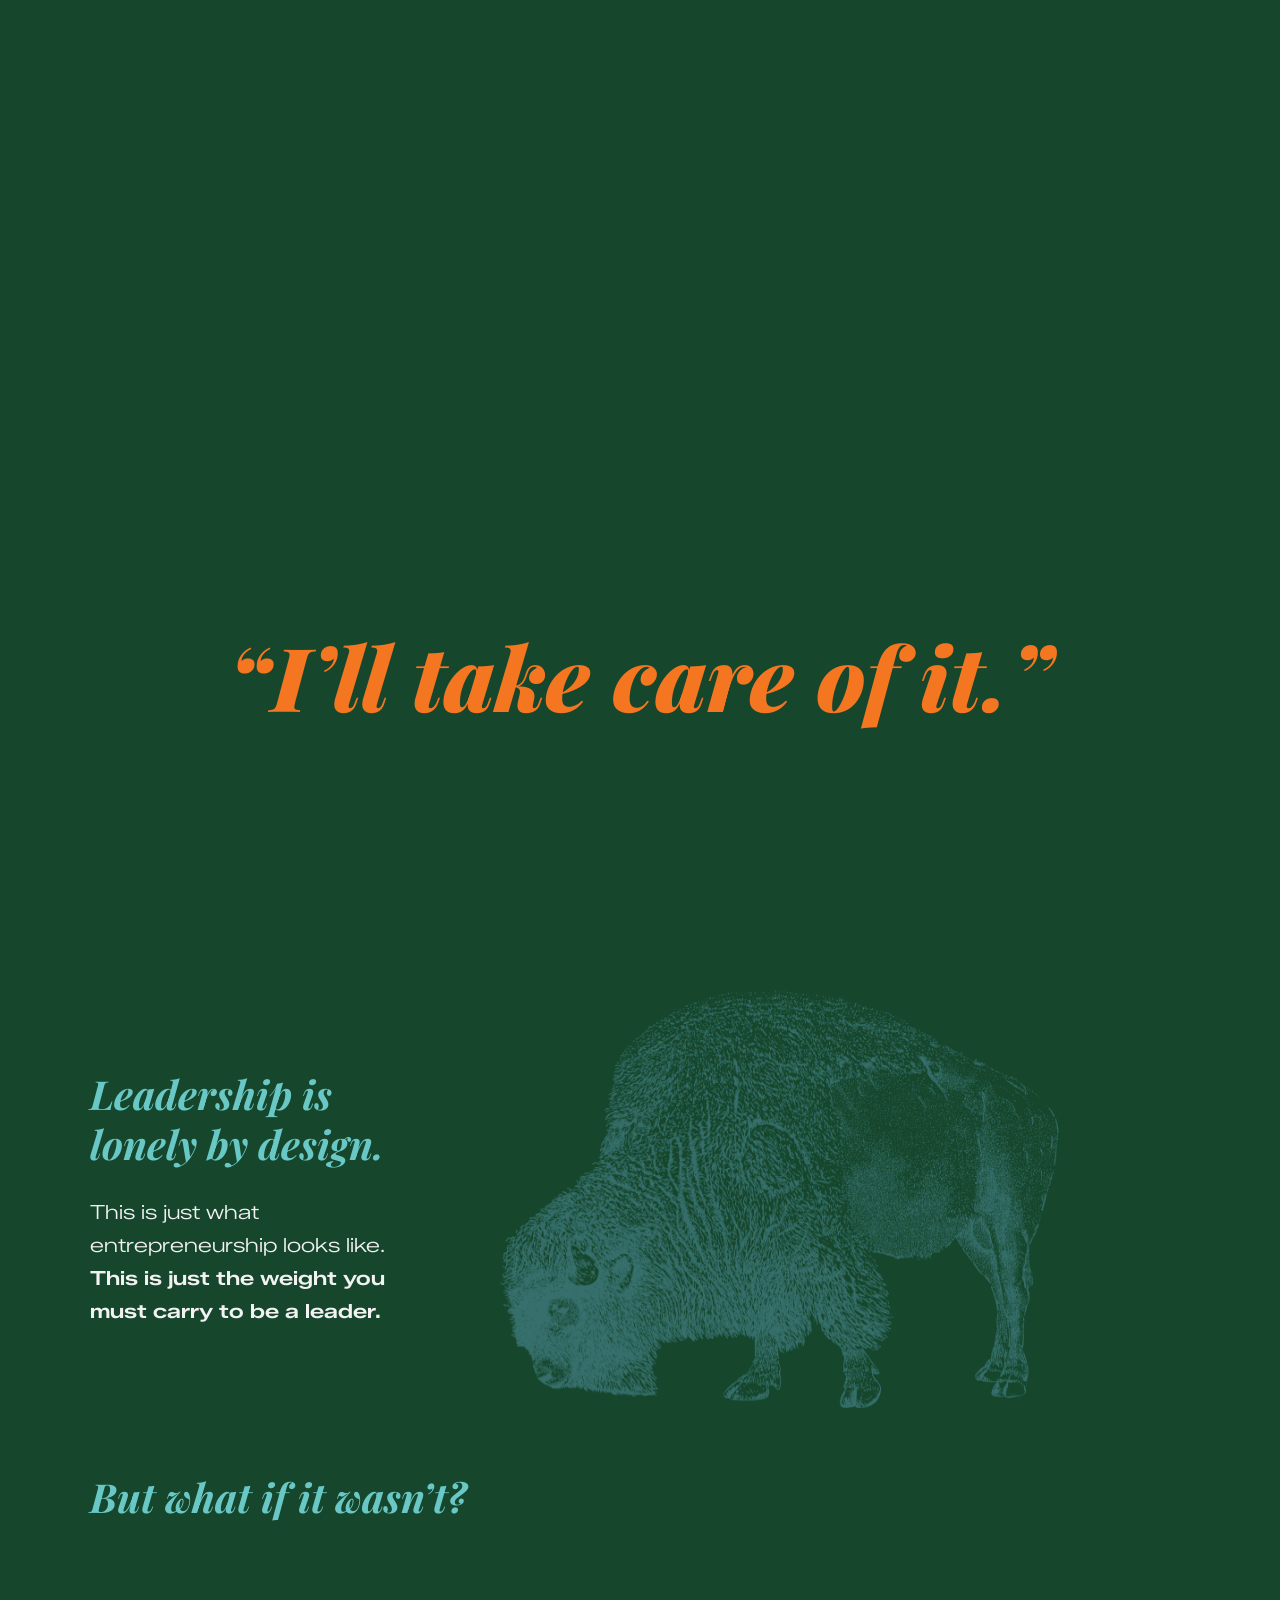
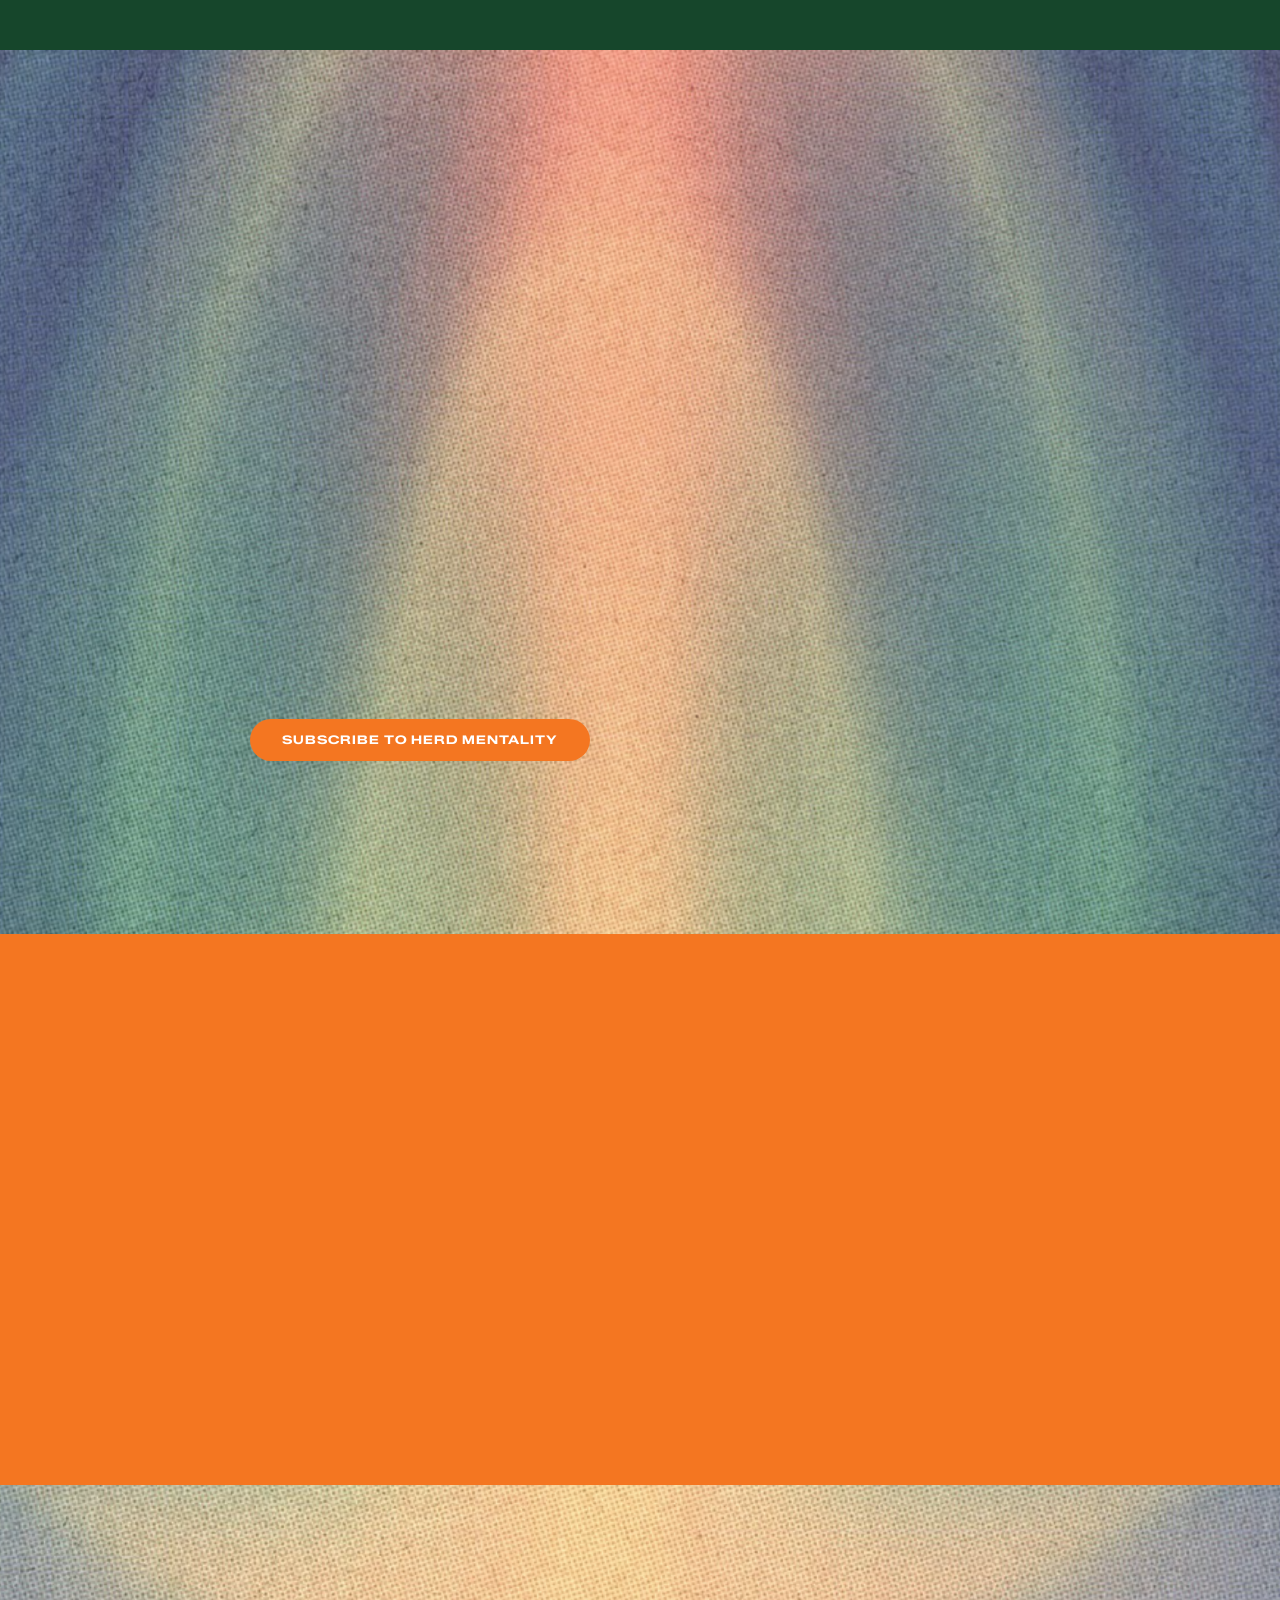
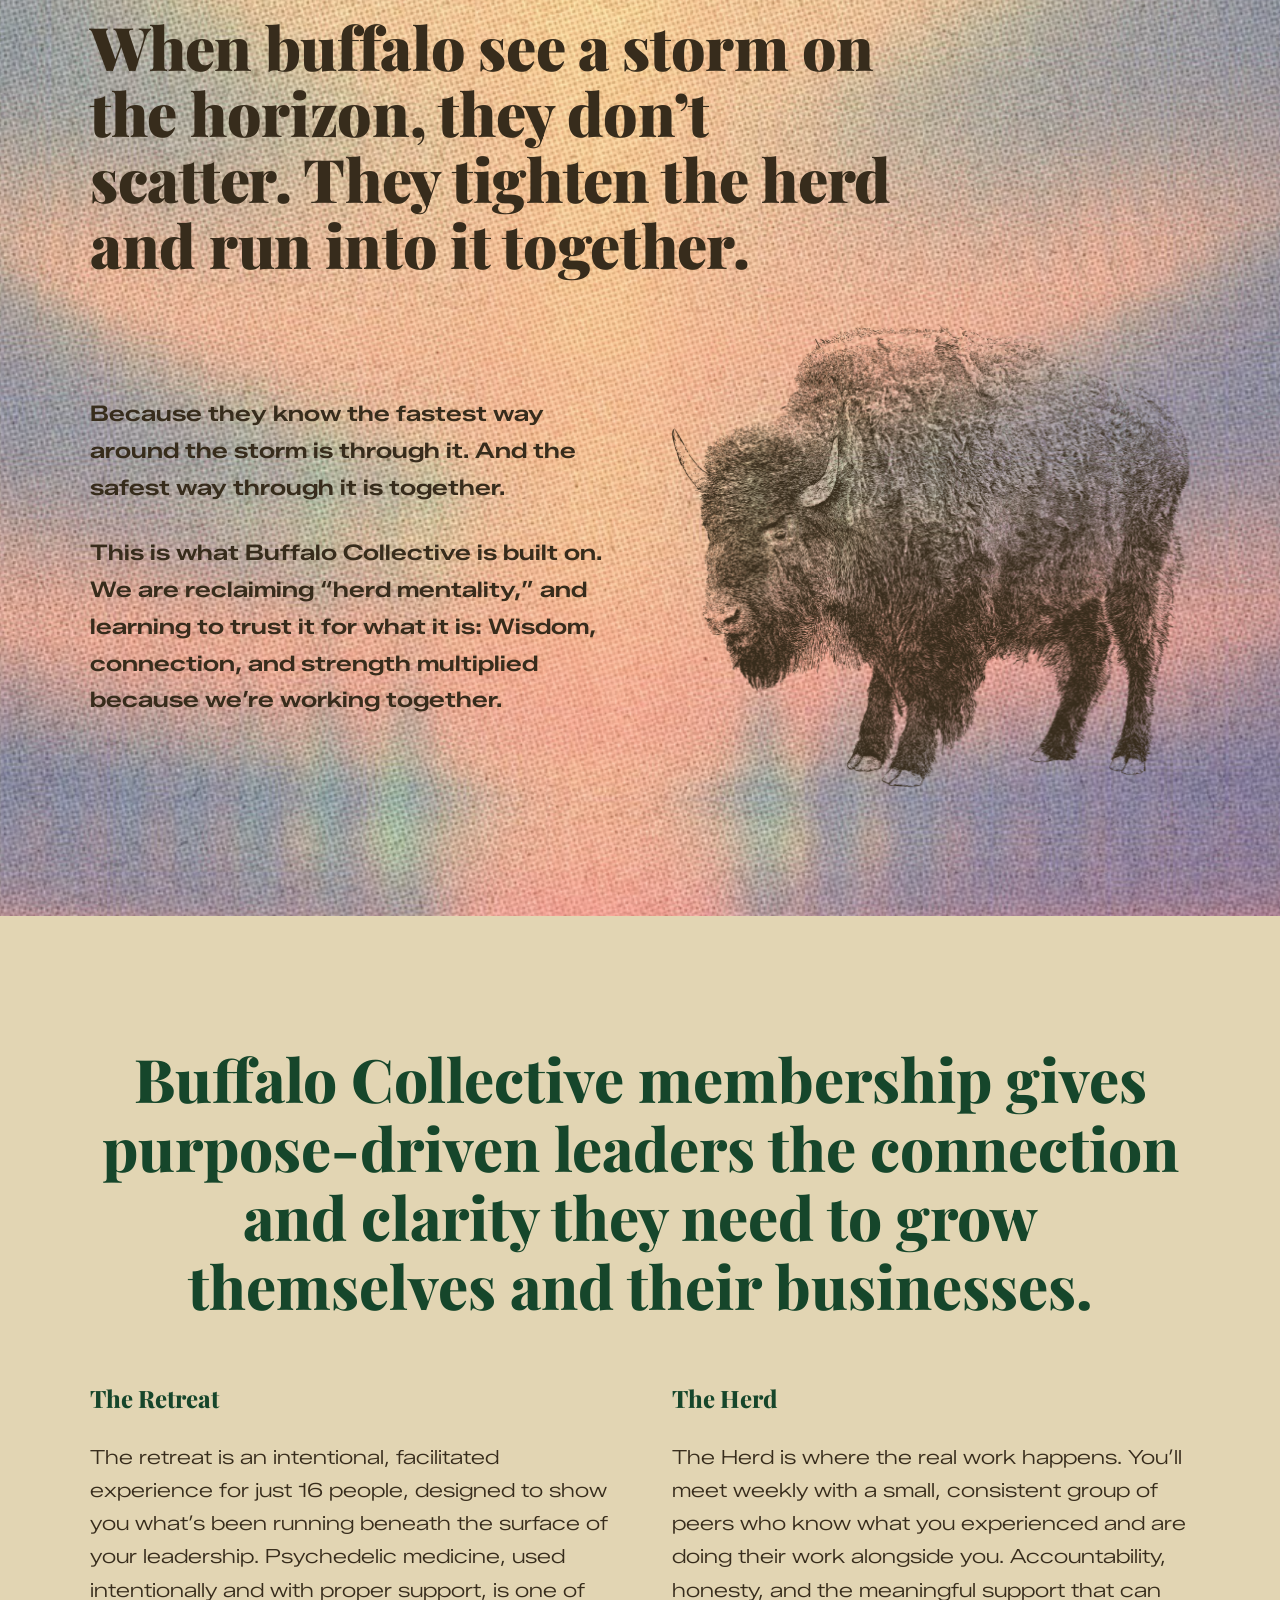
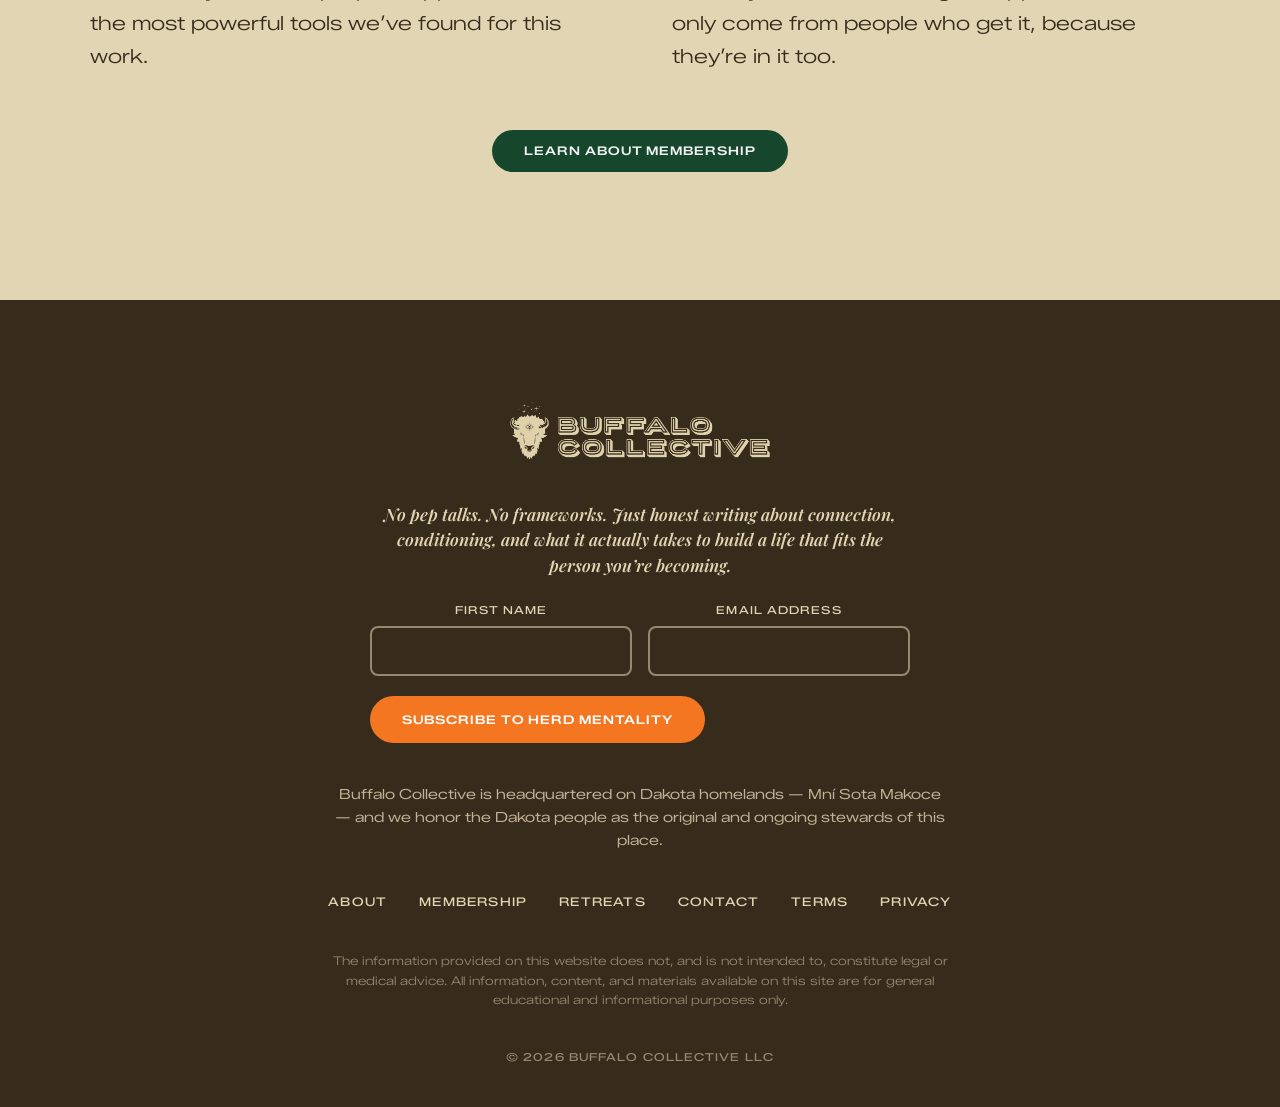
==== commit 52cbb9ca: "Membership overhaul: rename Herds, copy + animation rework across all pages Global. Renamed /herds →" ====
--- a/index.html
+++ b/index.html
@@ -44,7 +44,7 @@
     </a>
     <ul class="nav-links" role="list" id="nav-links">
       <li><a href="about.html">About</a></li>
-      <li><a href="herds.html">Herds</a></li>
+      <li><a href="membership.html">Membership</a></li>
       <li><a href="retreats.html">Retreats</a></li>
       <li><a href="contact.html">Contact</a></li>
       <li><a href="#footer-subscribe" class="btn btn-primary">Subscribe</a></li>
@@ -213,38 +213,33 @@
     </section>
 
     <!-- ============================================================
-         SECTION 6 — The offering
-         Background: sand
+         SECTION 7 — The offering
+         Background: sand. All elements rise from the bottom in stagger.
          ============================================================ -->
     <section class="section bg-sand">
-      <div class="container container--wide">
-        <h2 class="t-section reveal-scale" style="text-align: center;">
-          Buffalo Collective creates communities of integration for purpose-driven leaders.
+      <div class="container container--wide reveal-stagger">
+        <h2 class="t-section" style="text-align: center;">
+          Buffalo Collective membership gives purpose-driven leaders the connection and clarity they need to grow themselves and their businesses.
         </h2>
-        <h3 class="t-italic c-rust reveal" style="text-align: center; margin-top: 1rem;">
-          We learn at the retreats. We integrate it in Herds.
-        </h3>
 
         <div class="two-col" style="margin-top: 4rem;">
-          <div class="two-col__block reveal-left">
+          <div class="two-col__block">
             <h3 class="c-green" style="font-family: 'Playfair Display', serif; font-optical-sizing: auto; font-weight: 800; font-size: 24px; line-height: 1.2;">The Retreat</h3>
             <p class="t-body" style="color: var(--brown); margin-top: 1rem;">
-              The retreat is an intentional, facilitated experience designed to surface what&rsquo;s been running beneath the surface of your leadership &mdash; the conditioning, the blind spots, the subconscious fears that have been making your decisions without your permission. Psychedelic medicine, used intentionally and with proper support, is one of the most powerful tools we&rsquo;ve found for this work.
-            </p>
-            <div class="cta-row">
-              <a href="retreats.html" class="btn btn-dark">2026 Retreat Details</a>
-            </div>
-          </div>
-
-          <div class="two-col__block reveal-right">
+              The retreat is an intentional, facilitated experience for just 16 people, designed to show you what&rsquo;s been running beneath the surface of your leadership. Psychedelic medicine, used intentionally and with proper support, is one of the most powerful tools we&rsquo;ve found for this work.
+            </p>
+          </div>
+
+          <div class="two-col__block">
             <h3 class="c-green" style="font-family: 'Playfair Display', serif; font-optical-sizing: auto; font-weight: 800; font-size: 24px; line-height: 1.2;">The Herd</h3>
             <p class="t-body" style="color: var(--brown); margin-top: 1rem;">
-              The Herd is what comes next. A small, consistent group of peers who know what you experienced and are doing their work alongside you. Accountability, honesty, and the meaningful support that can only come from people who get it, because they&rsquo;re in it too.
-            </p>
-            <div class="cta-row">
-              <a href="herds.html" class="btn btn-dark">Learn about our Herds</a>
-            </div>
-          </div>
+              The Herd is where the real work happens. You&rsquo;ll meet weekly with a small, consistent group of peers who know what you experienced and are doing their work alongside you. Accountability, honesty, and the meaningful support that can only come from people who get it, because they&rsquo;re in it too.
+            </p>
+          </div>
+        </div>
+
+        <div class="cta-row cta-row--centered" style="margin-top: 3.5rem;">
+          <a href="membership.html" class="btn btn-dark">Learn about membership</a>
         </div>
       </div>
     </section>
@@ -340,7 +335,7 @@
 
     <nav class="footer-nav" aria-label="Footer">
       <a href="about.html">About</a>
-      <a href="herds.html">Herds</a>
+      <a href="membership.html">Membership</a>
       <a href="retreats.html">Retreats</a>
       <a href="contact.html">Contact</a>
       <a href="terms.html">Terms</a>
--- a/style.css
+++ b/style.css
@@ -288,10 +288,14 @@
   border: none;
   cursor: pointer;
   line-height: 1;
-  transition: opacity 200ms ease, transform 200ms ease, background 200ms ease, color 200ms ease;
+  transition: filter 200ms ease, transform 200ms ease, background 200ms ease, color 200ms ease, border-color 200ms ease, text-decoration-color 200ms ease;
   white-space: nowrap;
 }
-.btn:hover  { opacity: 0.92; }
+/* Hover: darken filled buttons + add subtle underline as an extra
+   interactivity cue. Underline is rendered with a transparent color
+   off-hover so the transition fades it in smoothly. */
+.btn { text-decoration: underline; text-decoration-color: transparent; text-underline-offset: 4px; text-decoration-thickness: 1.5px; }
+.btn:hover  { filter: brightness(0.92); text-decoration-color: currentColor; }
 .btn:active { transform: scale(0.985); }
 
 .btn-primary { background: var(--orange); color: #fff; font-weight: 700; }
@@ -304,6 +308,10 @@
   color: var(--green);
   border-color: var(--green);
 }
+/* Ghost button hover: fill its border (color shift) in addition to the
+   underline, since brightness change alone is too subtle on a transparent bg. */
+.btn-ghost:hover            { border-color: rgba(242,242,242,0.85); }
+.btn-ghost.btn--on-light:hover { border-color: var(--orange); color: var(--orange); }
 
 
 /* 6. Navigation ======================================================= */
@@ -362,10 +370,13 @@
   letter-spacing: 0.1em;
   text-transform: uppercase;
   color: var(--offwhite);
-  text-decoration: none;
-  transition: opacity 200ms ease;
-}
-.nav-links a:hover { opacity: 0.75; }
+  text-decoration: underline;
+  text-decoration-color: transparent;
+  text-underline-offset: 6px;
+  text-decoration-thickness: 1.5px;
+  transition: text-decoration-color 200ms ease, opacity 200ms ease;
+}
+.nav-links a:not(.btn):hover { text-decoration-color: currentColor; }
 .nav-links a.is-active { box-shadow: 0 2px 0 0 var(--orange); }
 .nav-links .btn { padding: 11px 22px; font-size: 11px; }
 
@@ -495,11 +506,8 @@
   font-size: var(--sz-display);
   line-height: 1.05;
   opacity: 0;
-  /* Off-screen entrances. Longer durations so motion stays smooth.
-     Delay = slide snaps first, then the quote travels in. */
-  transition:
-    opacity 700ms ease 450ms,
-    transform 1400ms cubic-bezier(0.22, 1, 0.36, 1) 450ms;
+  /* Fade in only — no slide. */
+  transition: opacity 800ms ease 300ms;
 }
 .snap-slide__quote--italic { font-style: italic; font-weight: 900; }
 
@@ -548,20 +556,9 @@
   .snap-nav { display: none; }
 }
 
-/* Each quote enters from off-screen in a different direction.
-   Slide 1 drops a full viewport down (from above), 2 from the left
-   edge, 3 from the right edge. */
-.snap-slide:nth-child(1) .snap-slide__quote {
-  transform: translateY(-100vh);
-  transition:
-    opacity 800ms ease 300ms,
-    transform 1500ms cubic-bezier(0.22, 1, 0.36, 1) 300ms;
-}
-.snap-slide:nth-child(2) .snap-slide__quote { transform: translateX(-100vw); }
-.snap-slide:nth-child(3) .snap-slide__quote { transform: translateX(100vw); }
+/* Quotes fade in only — no directional slide. */
 .snap-slide.is-visible .snap-slide__quote {
   opacity: 1;
-  transform: none;
 }
 
 
@@ -583,21 +580,33 @@
    Exclude .texture-bg itself — it needs its own absolute positioning. */
 .texture-section > *:not(.texture-bg) { position: relative; z-index: 2; }
 
-/* Cream wash over the texture image, behind content.
-   NOTE: 10% is a light cosmetic tint, NOT a contrast-grade scrim —
-   it does not, on its own, bring text over textures to WCAG AA. */
+/* Cream wash over the texture image, behind content. */
 .texture-section::after {
   content: "";
   position: absolute;
   inset: 0;
   background: var(--offwhite);
-  opacity: 0.10;
+  opacity: 0.20;
   z-index: 1;
   pointer-events: none;
 }
-/* Stronger wash (20%) for sections with body copy sitting directly
+/* Stronger wash for sections with body copy sitting directly
    over the texture — improves legibility on those specific heroes. */
-.texture-section--dim::after { opacity: 0.20; }
+.texture-section--dim::after { opacity: 0.30; }
+
+/* No slide/movement on textured sections — fade in and stay. Override
+   directional reveals and the scale variant for any descendant. The
+   parallax JS is also disabled (see initParallax). */
+.texture-section .reveal-left,
+.texture-section .reveal-right,
+.texture-section .reveal-scale {
+  transform: none;
+}
+.texture-section .reveal-left.is-visible,
+.texture-section .reveal-right.is-visible,
+.texture-section .reveal-scale.is-visible {
+  transform: none;
+}
 
 /* Default text color over textures — set on the section so children inherit.
    Specific color helpers (.c-orange, .c-teal, etc.) on any descendant still
@@ -633,15 +642,14 @@
 
 /* 10. Animation utilities ============================================= */
 
-/* Scroll reveal — directional variants */
+/* Scroll reveal — directional variants.
+   Paragraph/body text fades in only (no translate) — easier on the eye.
+   Headings still keep directional motion via .reveal-left/-right/-scale. */
 .reveal {
   opacity: 0;
-  transform: translateY(24px);
-  transition:
-    opacity 700ms ease,
-    transform 800ms cubic-bezier(0.25, 0.46, 0.45, 0.94);
-}
-.reveal.is-visible { opacity: 1; transform: translateY(0); }
+  transition: opacity 700ms ease;
+}
+.reveal.is-visible { opacity: 1; }
 
 .reveal-left,
 .reveal-right,
@@ -651,8 +659,11 @@
     opacity 700ms ease,
     transform 850ms cubic-bezier(0.25, 0.46, 0.45, 0.94);
 }
-.reveal-left   { transform: translateX(-60px); }
-.reveal-right  { transform: translateX(60px); }
+/* Both directional variants rise from below — the side-to-side slides
+   were too active for paragraph reading and inconsistent with the rest
+   of the entrances on the site. */
+.reveal-left   { transform: translateY(40px); }
+.reveal-right  { transform: translateY(40px); }
 .reveal-scale  { transform: scale(0.86); }
 .reveal-left.is-visible,
 .reveal-right.is-visible,
@@ -661,6 +672,12 @@
   transform: none;
 }
 
+/* Paragraph/body text fades in only — no rise or scale. */
+p.reveal-left, p.reveal-right, p.reveal-scale,
+.t-body.reveal-left, .t-body.reveal-right, .t-body.reveal-scale {
+  transform: none;
+}
+
 /* About hero — three statements fly in on page load, each from a
    different direction. Subtle version of the home snap-quote pattern. */
 @keyframes about-quote-from-top {
@@ -698,18 +715,14 @@
   .hero-rise { animation: none; opacity: 1; }
 }
 
-/* Strong-emphasis reveal — bigger scale gap, longer travel,
-   slower curve. For statement moments like the orange testimonial. */
+/* Strong-emphasis reveal — testimonials and statement moments fade in
+   only (no scale/grow). Just a slower opacity curve for weight. */
 .reveal-emphasis {
   opacity: 0;
-  transform: scale(0.55) translateY(50px);
-  transition:
-    opacity 1100ms ease,
-    transform 1500ms cubic-bezier(0.22, 1, 0.36, 1);
+  transition: opacity 1100ms ease;
 }
 .reveal-emphasis.is-visible {
   opacity: 1;
-  transform: none;
 }
 
 .reveal-stagger > * { opacity: 0; transform: translateY(20px); transition: opacity 600ms ease, transform 600ms ease; }
@@ -736,9 +749,23 @@
   padding: 0 6px;
   display: inline;
 }
-/* Pink variant for highlights placed over textures, etc. */
+/* Pink variant for highlights placed over textures. Rendered fully
+   filled on load (no scroll-driven sweep) so the emphasis is locked in
+   the moment the paragraph is in view. */
 .highlight-reveal--pink {
   background-image: linear-gradient(var(--pink), var(--pink));
+  background-size: 100% 105%;
+}
+
+/* Static, non-animated orange highlight. Use as inline span around
+   the phrase to emphasize. */
+.highlight-static {
+  background: var(--orange);
+  color: #fff;
+  padding: 0 6px;
+  box-decoration-break: clone;
+  -webkit-box-decoration-break: clone;
+  display: inline;
 }
 .highlight-reveal--teal {
   background-image: linear-gradient(var(--teal), var(--teal));
@@ -905,9 +932,11 @@
 .star-list--anim li:nth-child(5)::before { animation-delay: 2s; }
 .star-list--anim li:nth-child(6)::before { animation-delay: 2.5s; }
 .star-list--anim li:nth-child(7)::before { animation-delay: 3s; }
+/* Movement dialed down to ~30% of the original (per Retreats Sec 2 feedback).
+   Bullets read as gently breathing instead of twirling. */
 @keyframes star-bullet-pulse {
-  0%, 100% { transform: scale(1)    rotate(0deg);   opacity: 0.85; }
-  50%      { transform: scale(1.15) rotate(180deg); opacity: 1; }
+  0%, 100% { transform: scale(1)     rotate(0deg);  opacity: 0.85; }
+  50%      { transform: scale(1.045) rotate(54deg); opacity: 1; }
 }
 @media (prefers-reduced-motion: reduce) {
   .star-list--anim li::before { animation: none; opacity: 1; }
@@ -1107,6 +1136,18 @@
   margin-top: 2.5rem;
   -webkit-overflow-scrolling: touch;
   align-items: stretch;
+}
+/* Two-card gallery: center the pair, widen cards, and let them wrap
+   to one-per-row on narrow viewports without horizontal scroll. */
+.retreat-gallery--two {
+  justify-content: center;
+  flex-wrap: wrap;
+  overflow-x: visible;
+}
+.retreat-gallery--two .retreat-card {
+  flex: 0 1 420px;
+  width: 420px;
+  max-width: 420px;
 }
 .retreat-card {
   background: #fff;
@@ -1157,10 +1198,9 @@
   font-weight: 300;
   font-size: 15px;
   line-height: 1.55;
-  height: 18em;            /* fixed — every card's window is identical; sized so July fits with no scroll */
-  overflow-y: auto;
-  padding-right: 10px;
-  /* Scrollbar styling inherited from the universal rust rule. */
+  /* Cards grow to fit their theme copy — no internal scroll. CTA
+     alignment comes from flex-stretch on the card + margin-top:auto
+     on the .btn. */
 }
 .retreat-card h3 { font-size: 20px; }
 .retreat-card .btn { align-self: flex-start; margin-top: auto; }
@@ -1373,10 +1413,13 @@
   letter-spacing: 0.1em;
   text-transform: uppercase;
   color: var(--sand);
-  text-decoration: none;
-  transition: color 200ms ease;
-}
-.footer-nav a:hover { color: var(--orange); }
+  text-decoration: underline;
+  text-decoration-color: transparent;
+  text-underline-offset: 6px;
+  text-decoration-thickness: 1.5px;
+  transition: color 200ms ease, text-decoration-color 200ms ease;
+}
+.footer-nav a:hover { color: var(--orange); text-decoration-color: currentColor; }
 /* Land acknowledgment — visual weight sits between the footer nav
    (full sand, 500) and the disclaimer (55% sand, 300). */
 .footer-land {
@@ -1543,10 +1586,14 @@
   border-radius: var(--btn-radius);
   padding: 14px 32px;
   cursor: pointer;
-  transition: opacity 0.2s ease, transform 0.1s ease;
   white-space: nowrap;
-}
-.bc-btn:hover  { opacity: 0.88; }
+  text-decoration: underline;
+  text-decoration-color: transparent;
+  text-underline-offset: 4px;
+  text-decoration-thickness: 1.5px;
+  transition: filter 0.2s ease, transform 0.1s ease, text-decoration-color 0.2s ease, border-color 0.2s ease;
+}
+.bc-btn:hover  { filter: brightness(0.92); text-decoration-color: currentColor; }
 .bc-btn:active { transform: scale(0.98); }
 .bc-btn:disabled { opacity: 0.5; cursor: not-allowed; transform: none; }
 .bc-btn--primary { background: var(--orange); color: #fff; }
@@ -1641,23 +1688,36 @@
   .founder-letter   { max-height: 60vh; padding-right: 0.5rem; }
   .specialist    { grid-template-columns: 1fr; text-align: center; }
   .specialist-headshot { margin: 0 auto; width: 140px; height: 140px; }
+  /* Match Libby's bio paragraphs to Lindsay's letter scale on mobile
+     so the two greetings read at the same size. */
+  .specialist .t-body {
+    font-size: 16px;
+    line-height: 1.9;
+  }
   .two-col       { grid-template-columns: 1fr; }
   .schedule-row  { grid-template-columns: 110px 1fr; gap: 1rem; }
 }
 
 @media (max-width: 768px) {
-  .nav-toggle { display: block; }
+  .nav-toggle { display: block; position: relative; z-index: 1001; }
+  /* Keep the site logo visible above the open drawer so it acts as
+     the "logo at top of menu" anchored to the viewport. */
+  .site-nav .nav-logo { position: relative; z-index: 1001; }
   .nav-links {
     position: fixed;
     inset: 0;
     background: var(--green);
     flex-direction: column;
-    justify-content: center;
+    justify-content: flex-start;
     align-items: center;
-    gap: 2rem;
+    gap: 1.75rem;
+    /* Top padding clears the persistent nav header (logo + close X)
+       so menu items begin just below them. */
+    padding: clamp(96px, 16vh, 140px) 1.5rem 2rem;
     transform: translateY(-100%);
     transition: transform 350ms ease;
     z-index: 999;
+    overflow-y: auto;
   }
   .nav-links.is-open { transform: translateY(0); }
   .nav-links a { font-size: 18px; }
@@ -1672,6 +1732,23 @@
 @media (max-width: 480px) {
   .hero-intro__logo { width: 220px; }
   .snap-slide__quote { font-size: clamp(40px, 11vw, 60px); }
+}
+
+/* Hero sections on mobile: keep content above the fold. Several page
+   heroes anchor content to the bottom of a 100vh section on desktop
+   ("justify-content: flex-end"), which pushes the H1 below the fold
+   on phones. Shorten the section and re-center on mobile so the hero
+   copy is fully visible without scrolling. Uses `svh` (small viewport
+   height) so dynamic mobile chrome doesn't crop it. */
+@media (max-width: 768px) {
+  section[style*="100vh"][style*="flex-end"],
+  section[style*="100vh"][style*="flex-start"],
+  section[style*="100vh"][style*="center"] {
+    min-height: 78svh !important;
+    justify-content: center !important;
+    padding-top: clamp(100px, 14vh, 140px) !important;
+    padding-bottom: clamp(32px, 6vh, 64px) !important;
+  }
 }
 
 /* Touch targets */
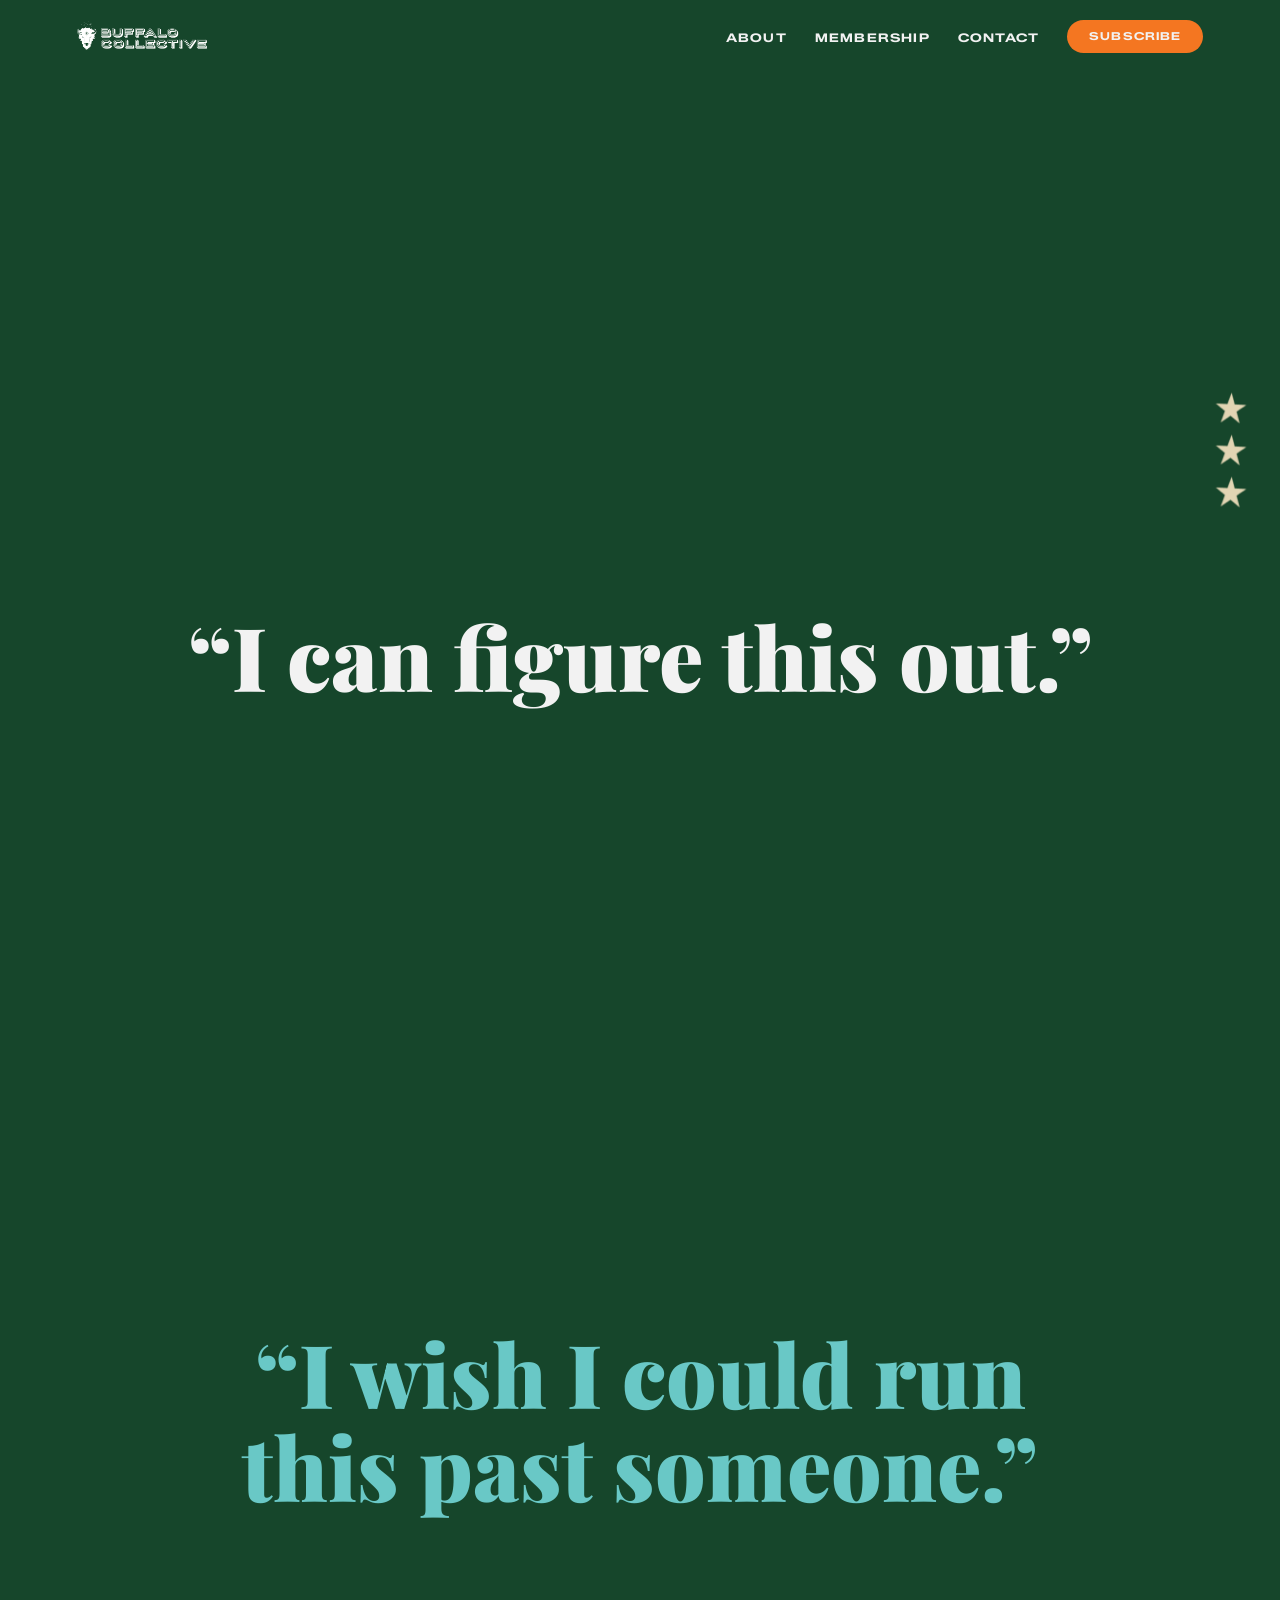
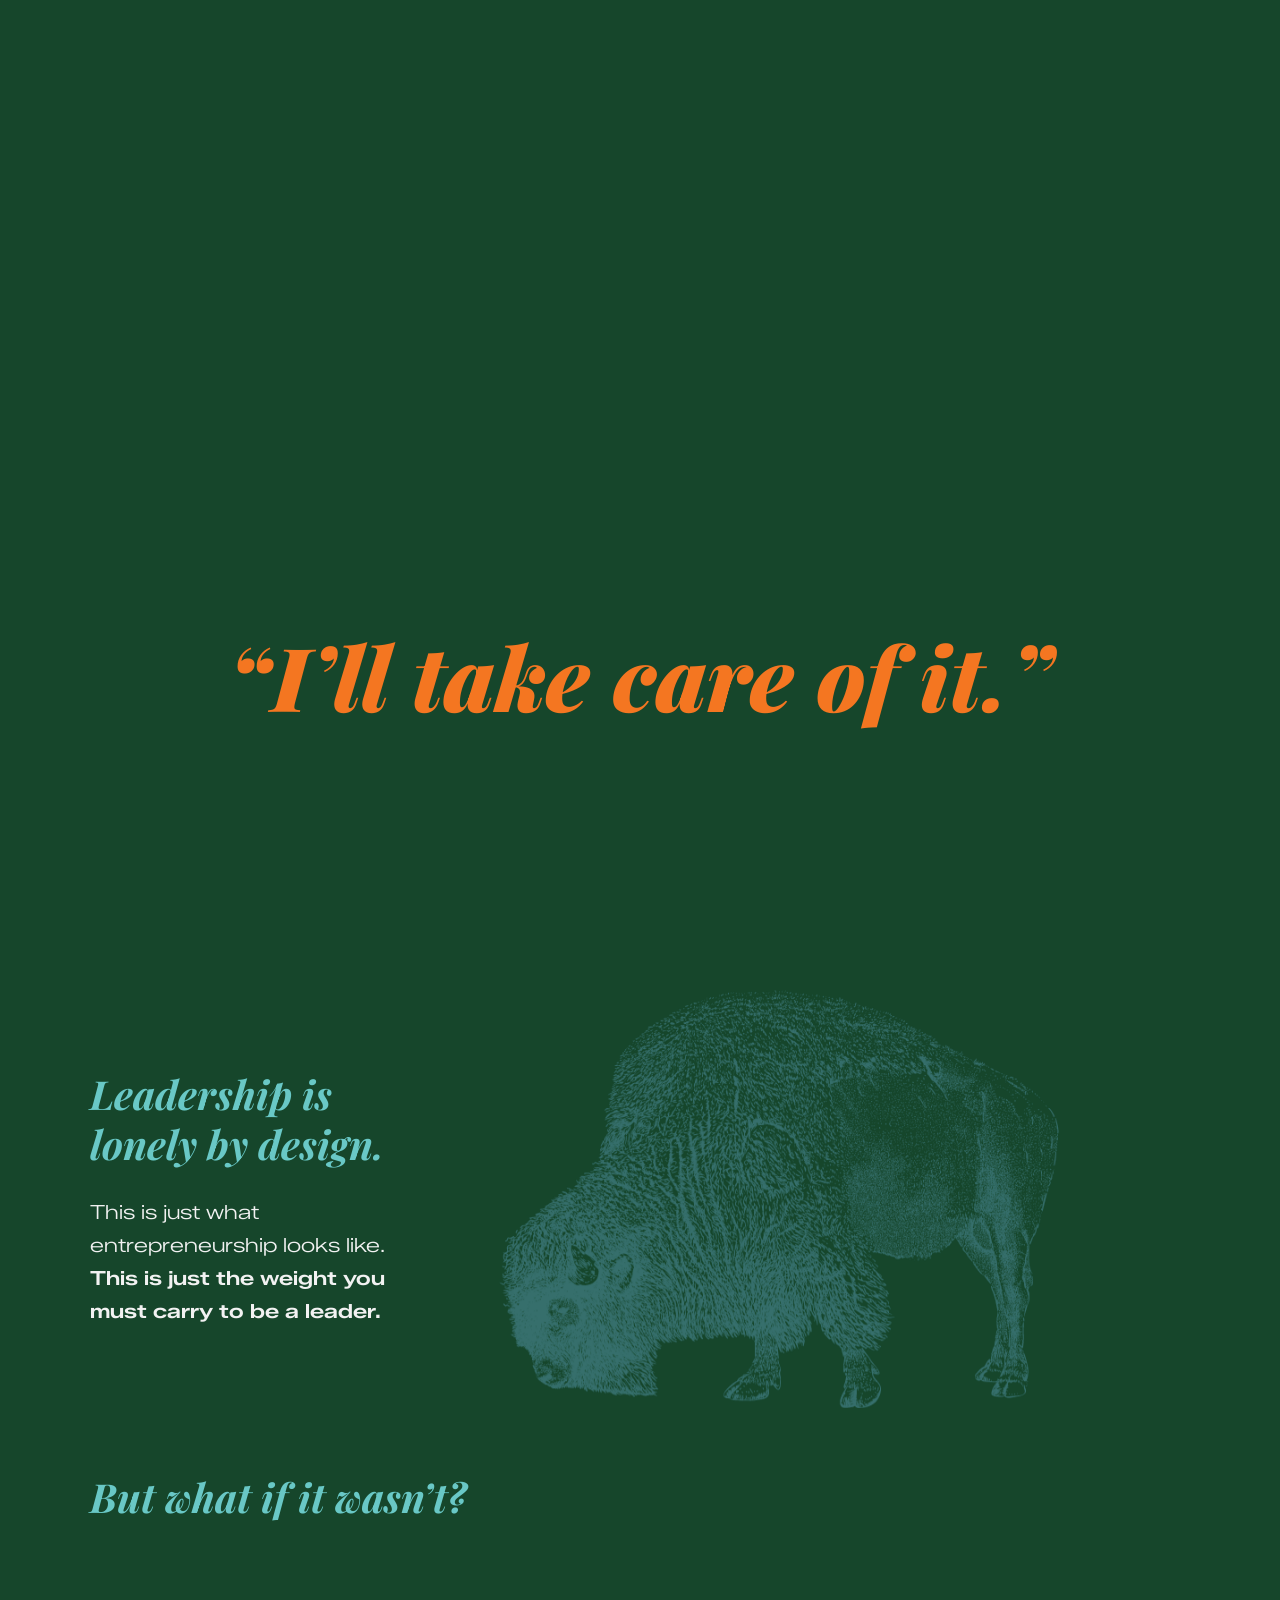
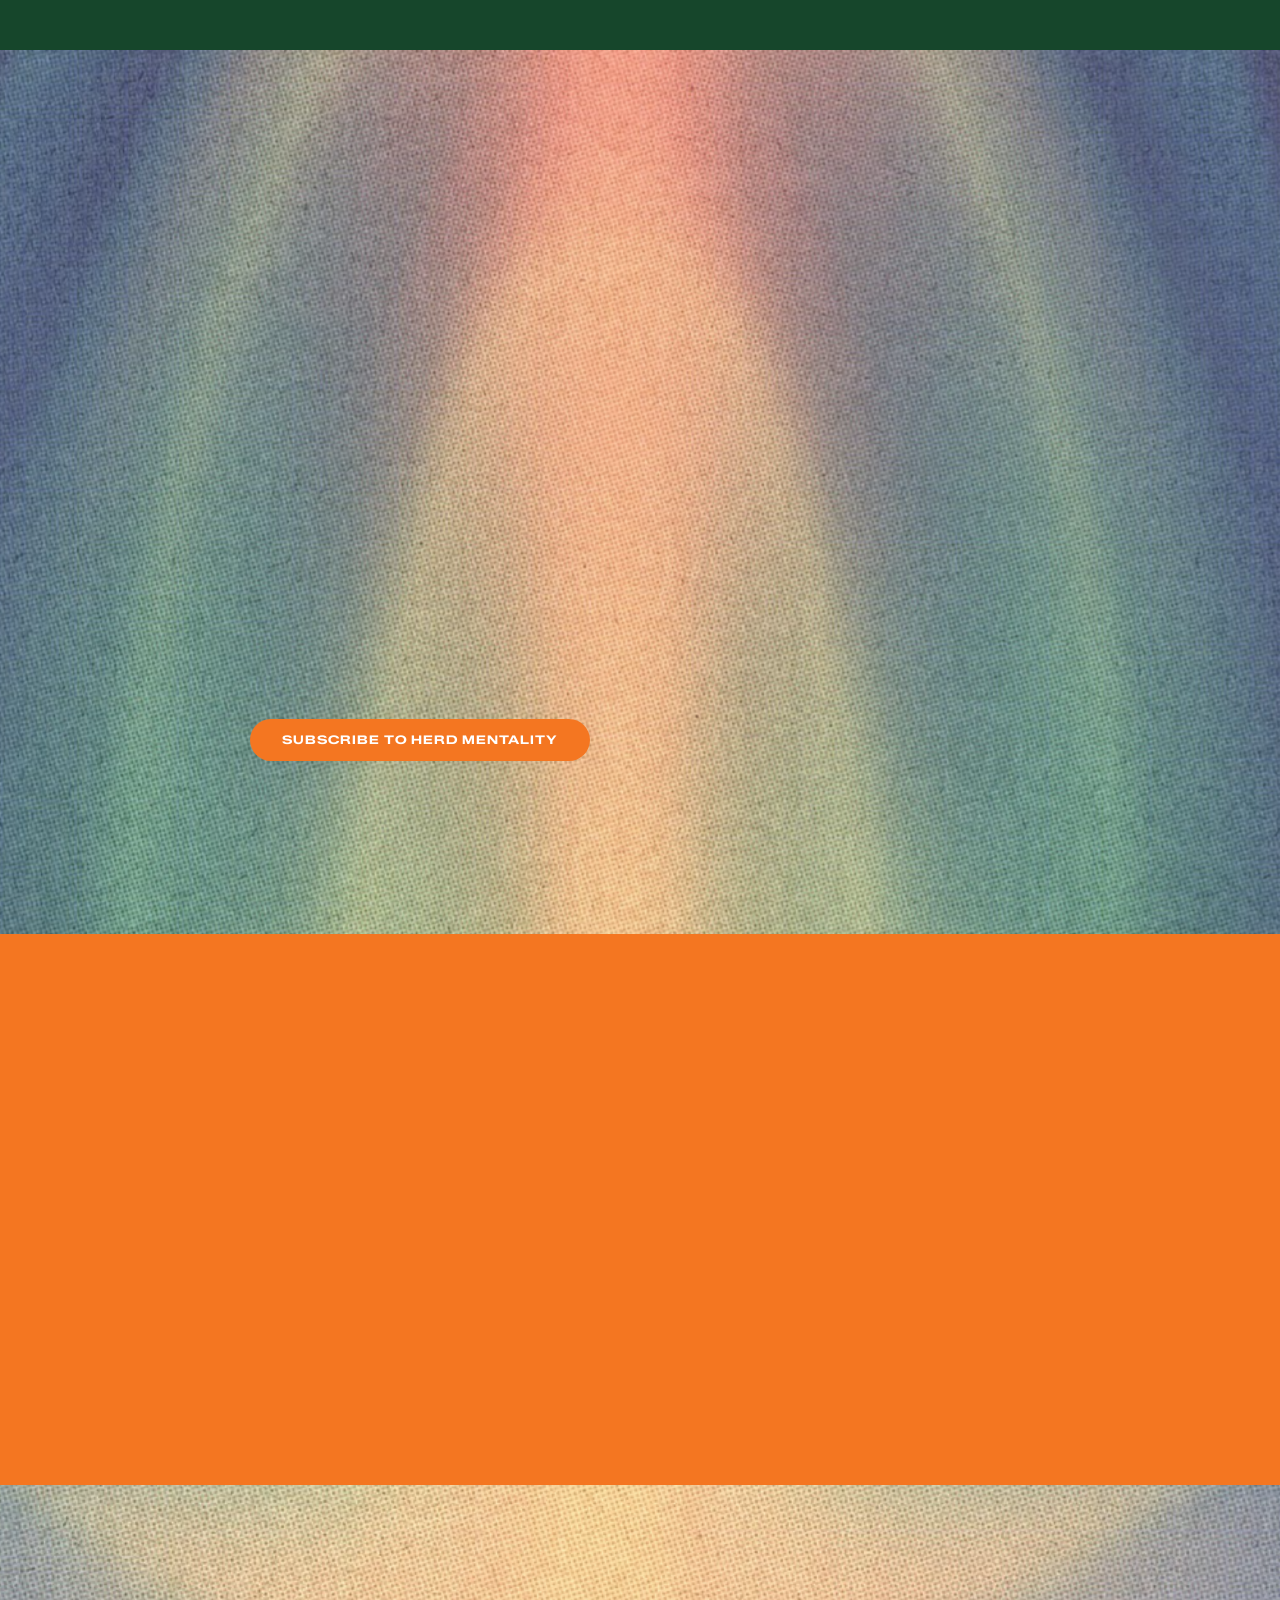
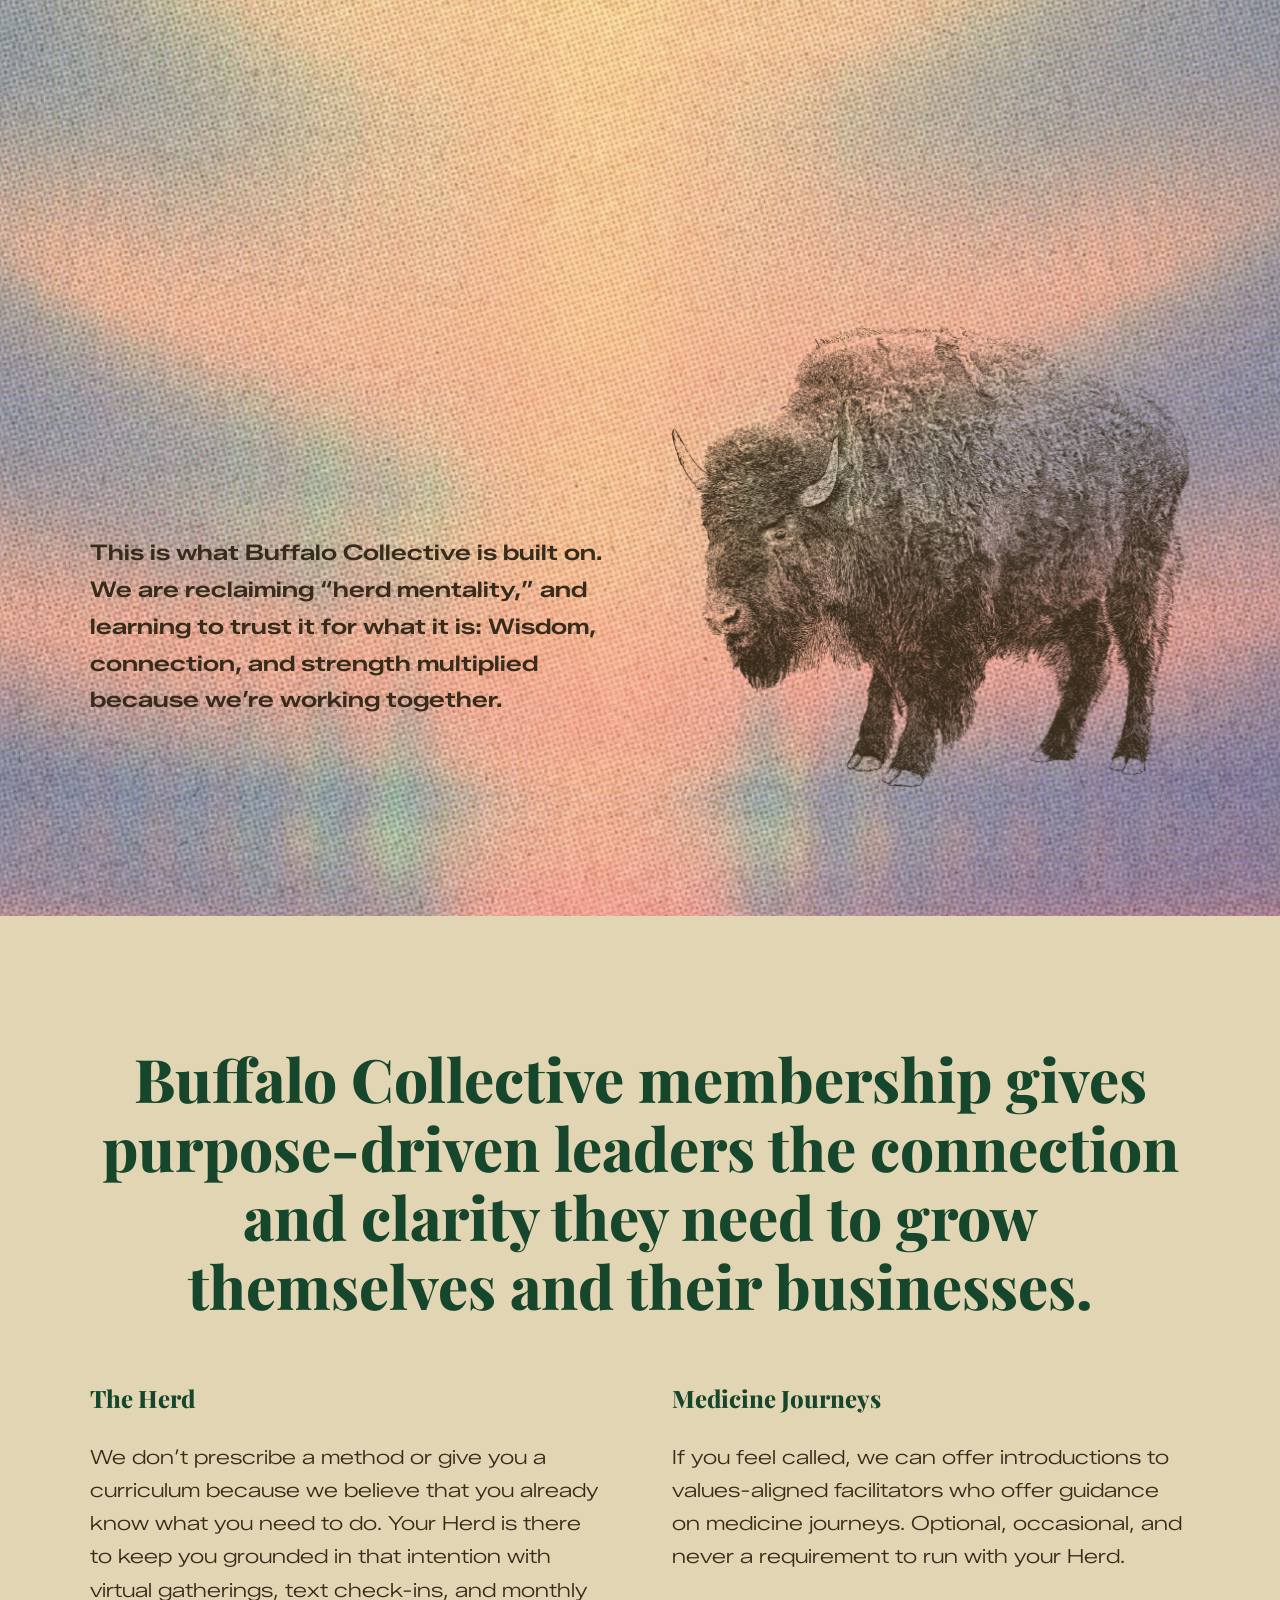
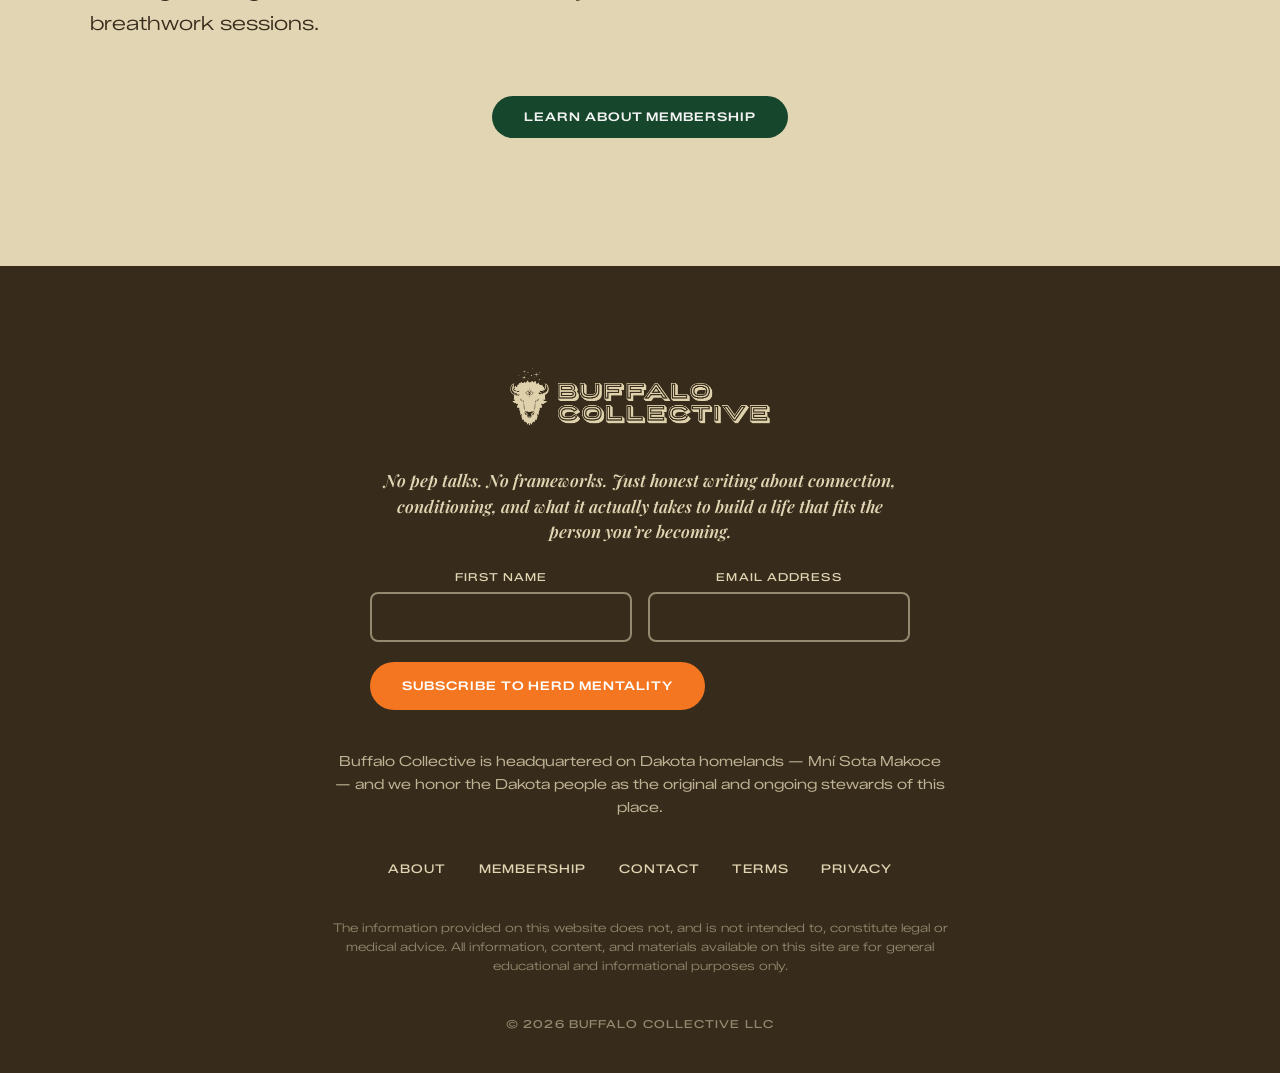
==== commit ee77ce8d: "Herd-only relaunch: retire Retreats, rework Membership, refresh copy - Home: rewrite The Herd blurb;" ====
--- a/index.html
+++ b/index.html
@@ -45,7 +45,6 @@
     <ul class="nav-links" role="list" id="nav-links">
       <li><a href="about.html">About</a></li>
       <li><a href="membership.html">Membership</a></li>
-      <li><a href="retreats.html">Retreats</a></li>
       <li><a href="contact.html">Contact</a></li>
       <li><a href="#footer-subscribe" class="btn btn-primary">Subscribe</a></li>
     </ul>
@@ -224,16 +223,16 @@
 
         <div class="two-col" style="margin-top: 4rem;">
           <div class="two-col__block">
-            <h3 class="c-green" style="font-family: 'Playfair Display', serif; font-optical-sizing: auto; font-weight: 800; font-size: 24px; line-height: 1.2;">The Retreat</h3>
-            <p class="t-body" style="color: var(--brown); margin-top: 1rem;">
-              The retreat is an intentional, facilitated experience for just 16 people, designed to show you what&rsquo;s been running beneath the surface of your leadership. Psychedelic medicine, used intentionally and with proper support, is one of the most powerful tools we&rsquo;ve found for this work.
-            </p>
-          </div>
-
-          <div class="two-col__block">
             <h3 class="c-green" style="font-family: 'Playfair Display', serif; font-optical-sizing: auto; font-weight: 800; font-size: 24px; line-height: 1.2;">The Herd</h3>
             <p class="t-body" style="color: var(--brown); margin-top: 1rem;">
-              The Herd is where the real work happens. You&rsquo;ll meet weekly with a small, consistent group of peers who know what you experienced and are doing their work alongside you. Accountability, honesty, and the meaningful support that can only come from people who get it, because they&rsquo;re in it too.
+              We don&rsquo;t prescribe a method or give you a curriculum because we believe that you already know what you need to do. Your Herd is there to keep you grounded in that intention with virtual gatherings, text check-ins, and monthly breathwork sessions.
+            </p>
+          </div>
+
+          <div class="two-col__block">
+            <h3 class="c-green" style="font-family: 'Playfair Display', serif; font-optical-sizing: auto; font-weight: 800; font-size: 24px; line-height: 1.2;">Medicine Journeys</h3>
+            <p class="t-body" style="color: var(--brown); margin-top: 1rem;">
+              If you feel called, we can offer introductions to values-aligned facilitators who offer guidance on medicine journeys. Optional, occasional, and never a requirement to run with your Herd.
             </p>
           </div>
         </div>
@@ -336,7 +335,6 @@
     <nav class="footer-nav" aria-label="Footer">
       <a href="about.html">About</a>
       <a href="membership.html">Membership</a>
-      <a href="retreats.html">Retreats</a>
       <a href="contact.html">Contact</a>
       <a href="terms.html">Terms</a>
       <a href="privacy.html">Privacy</a>
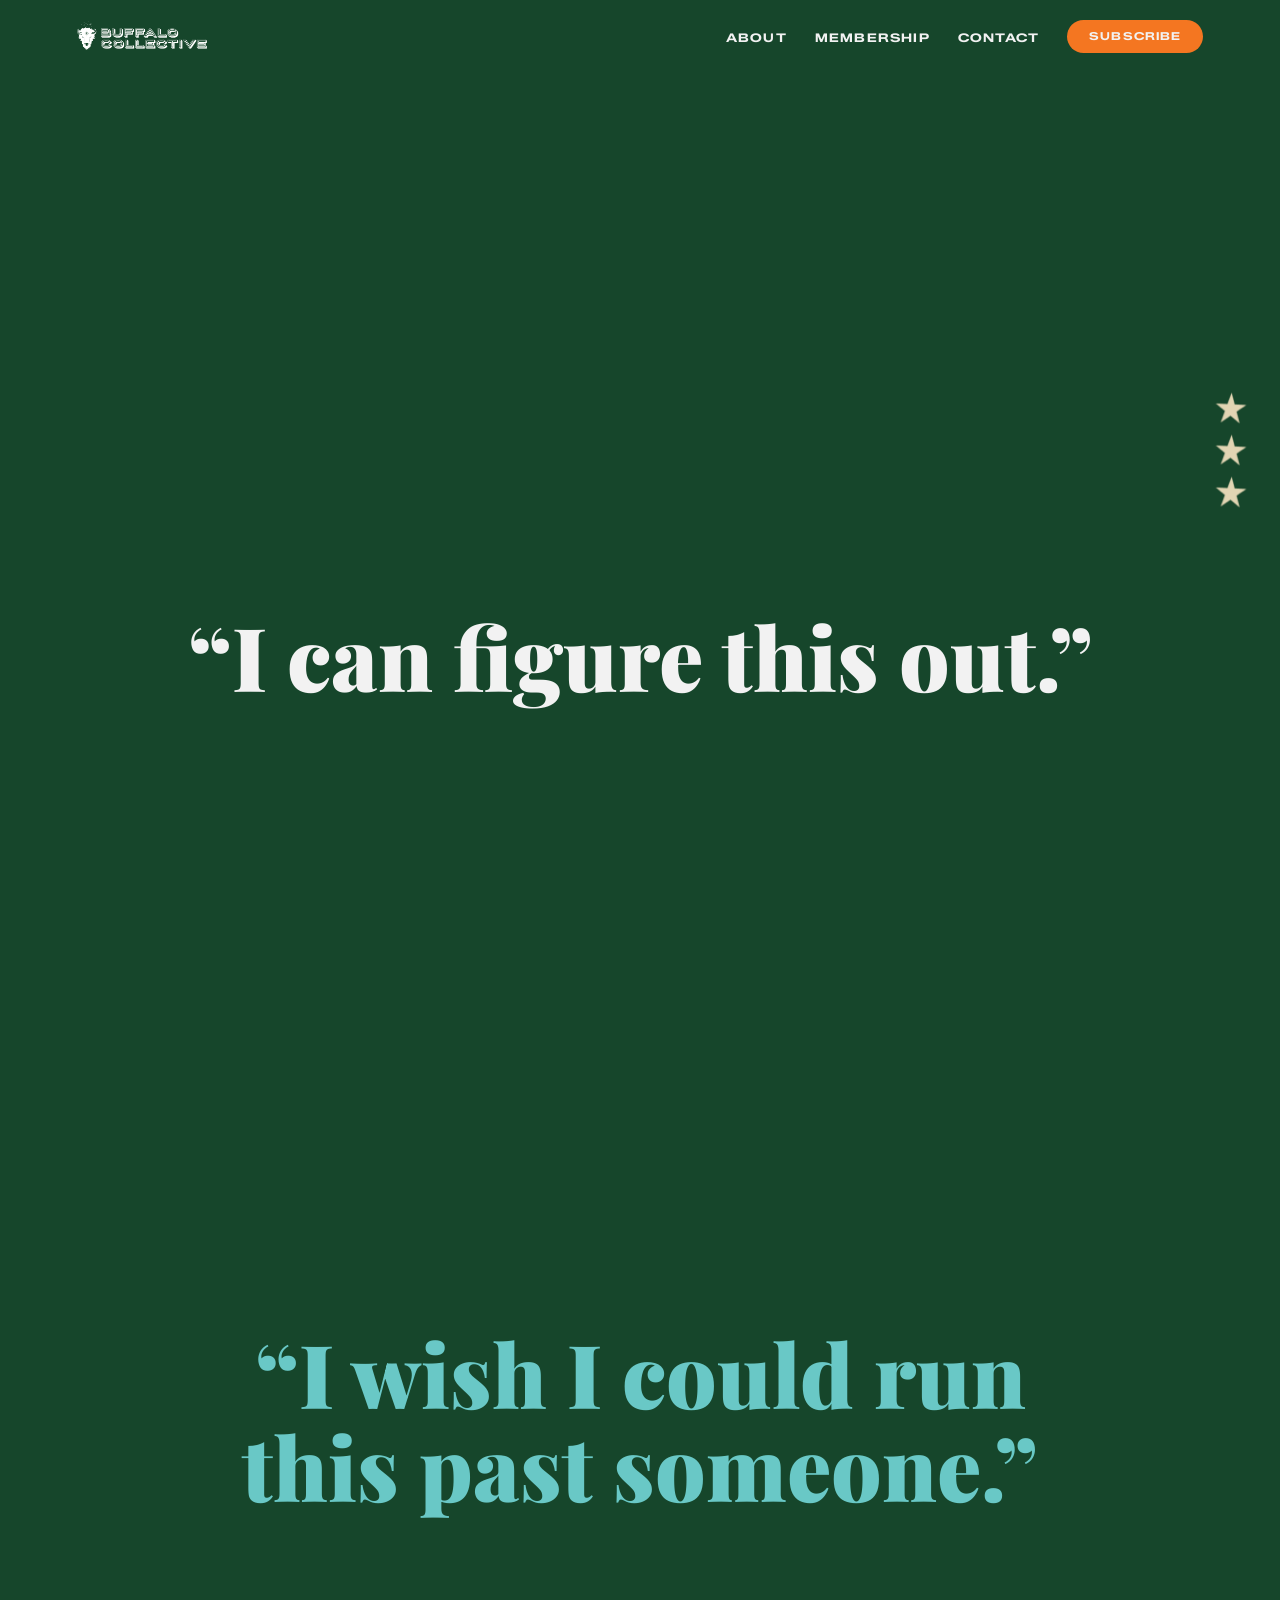
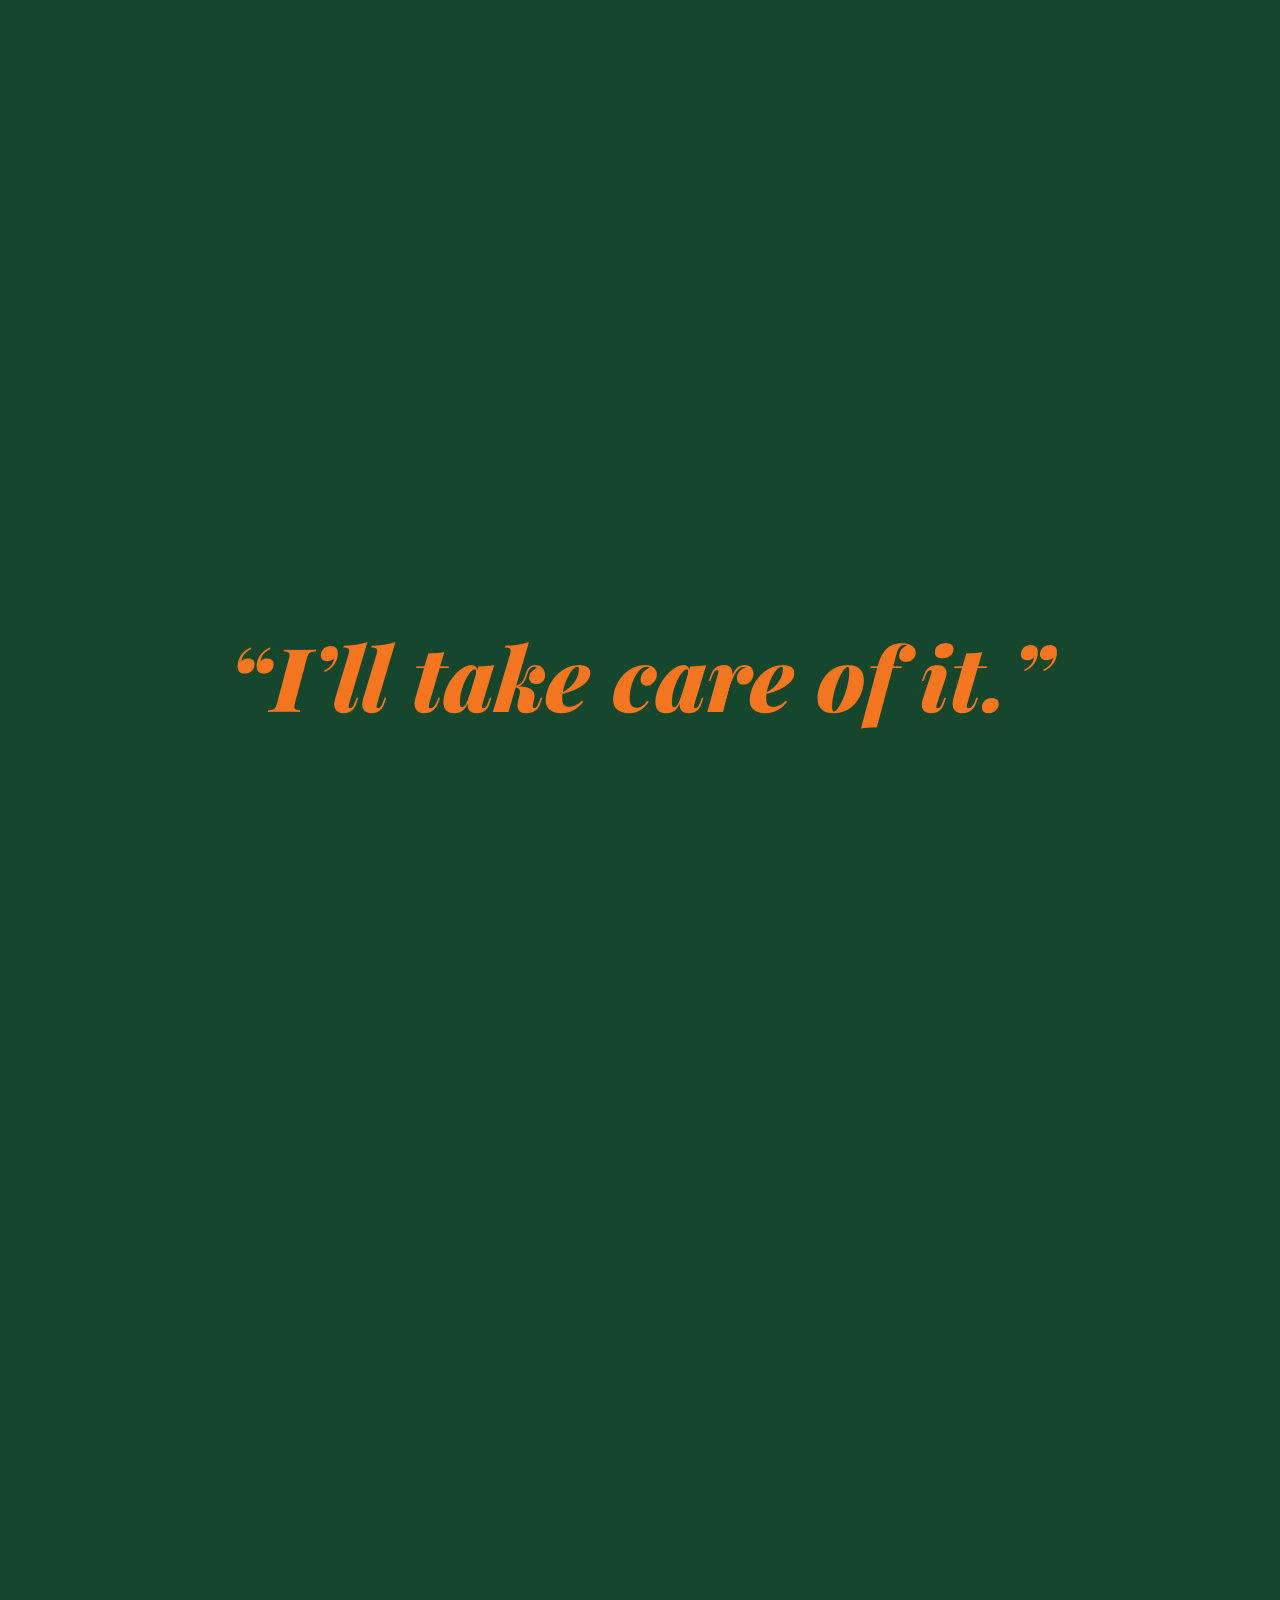
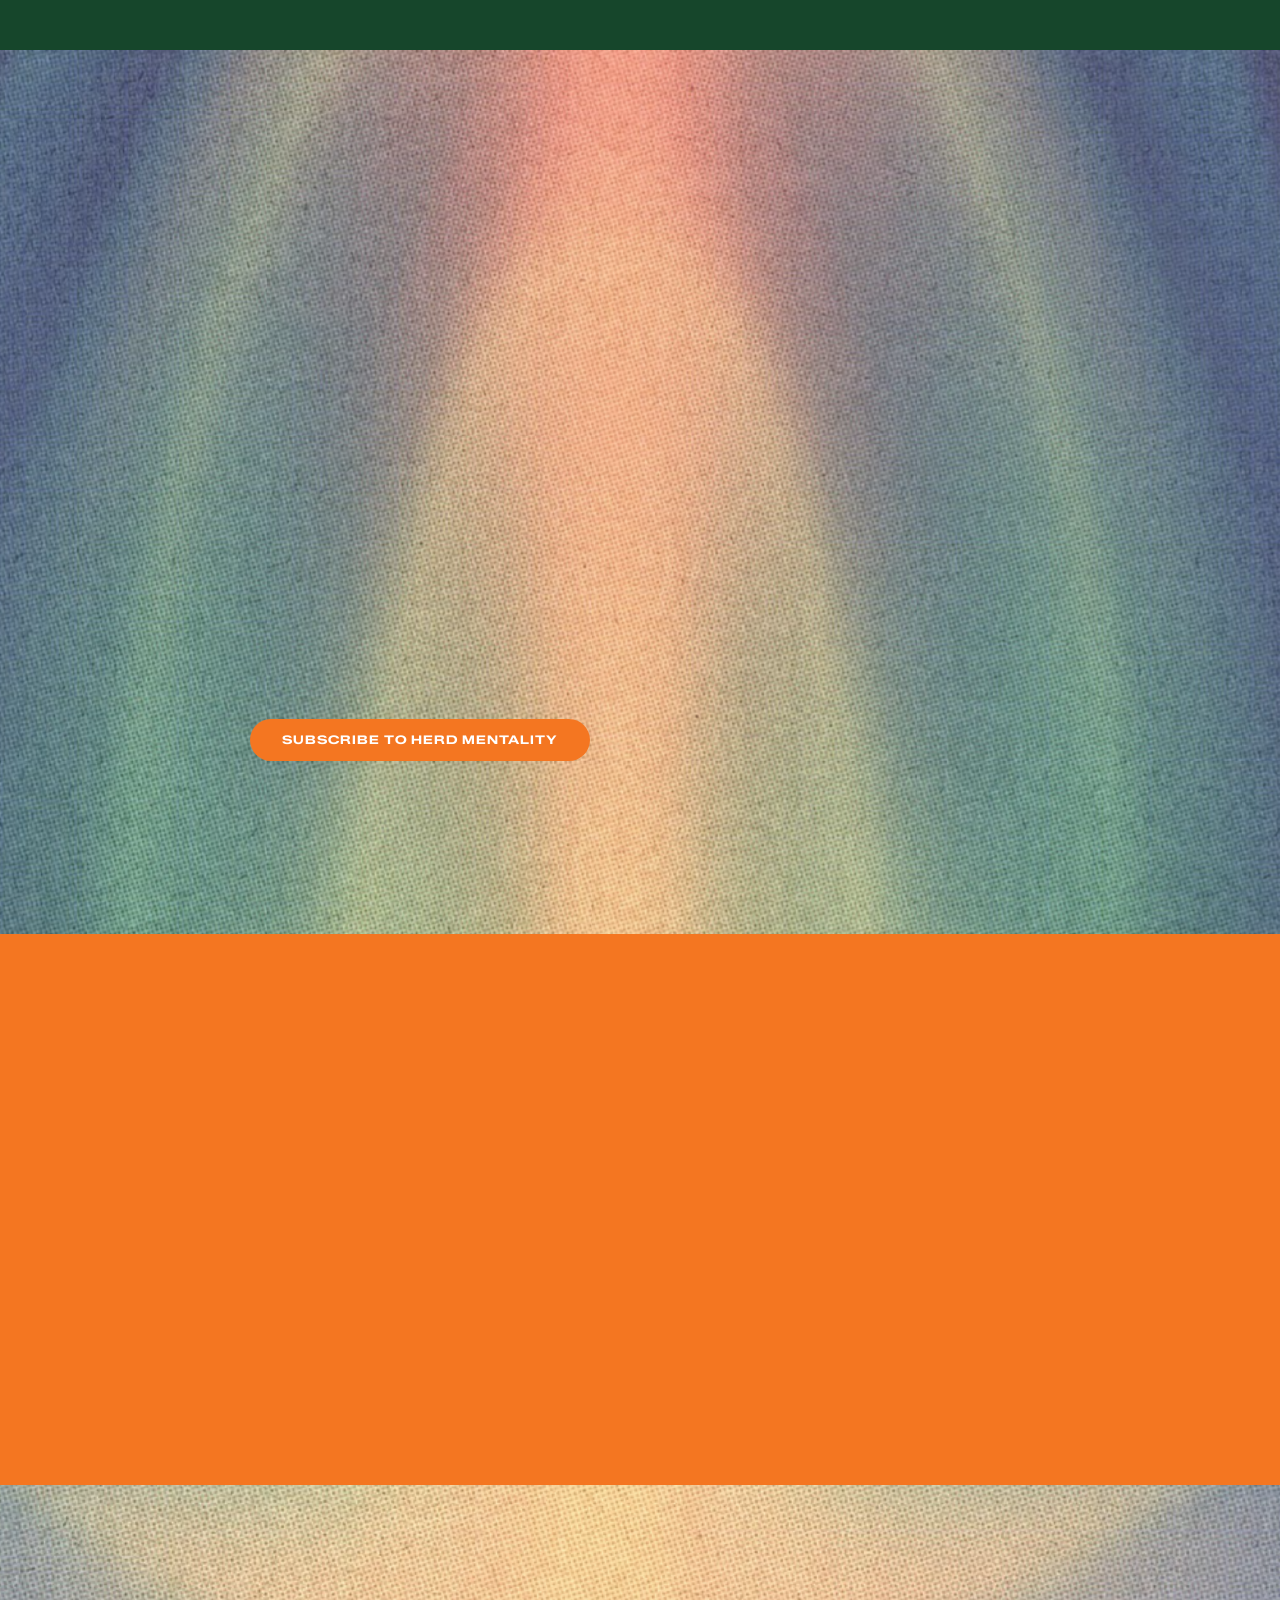
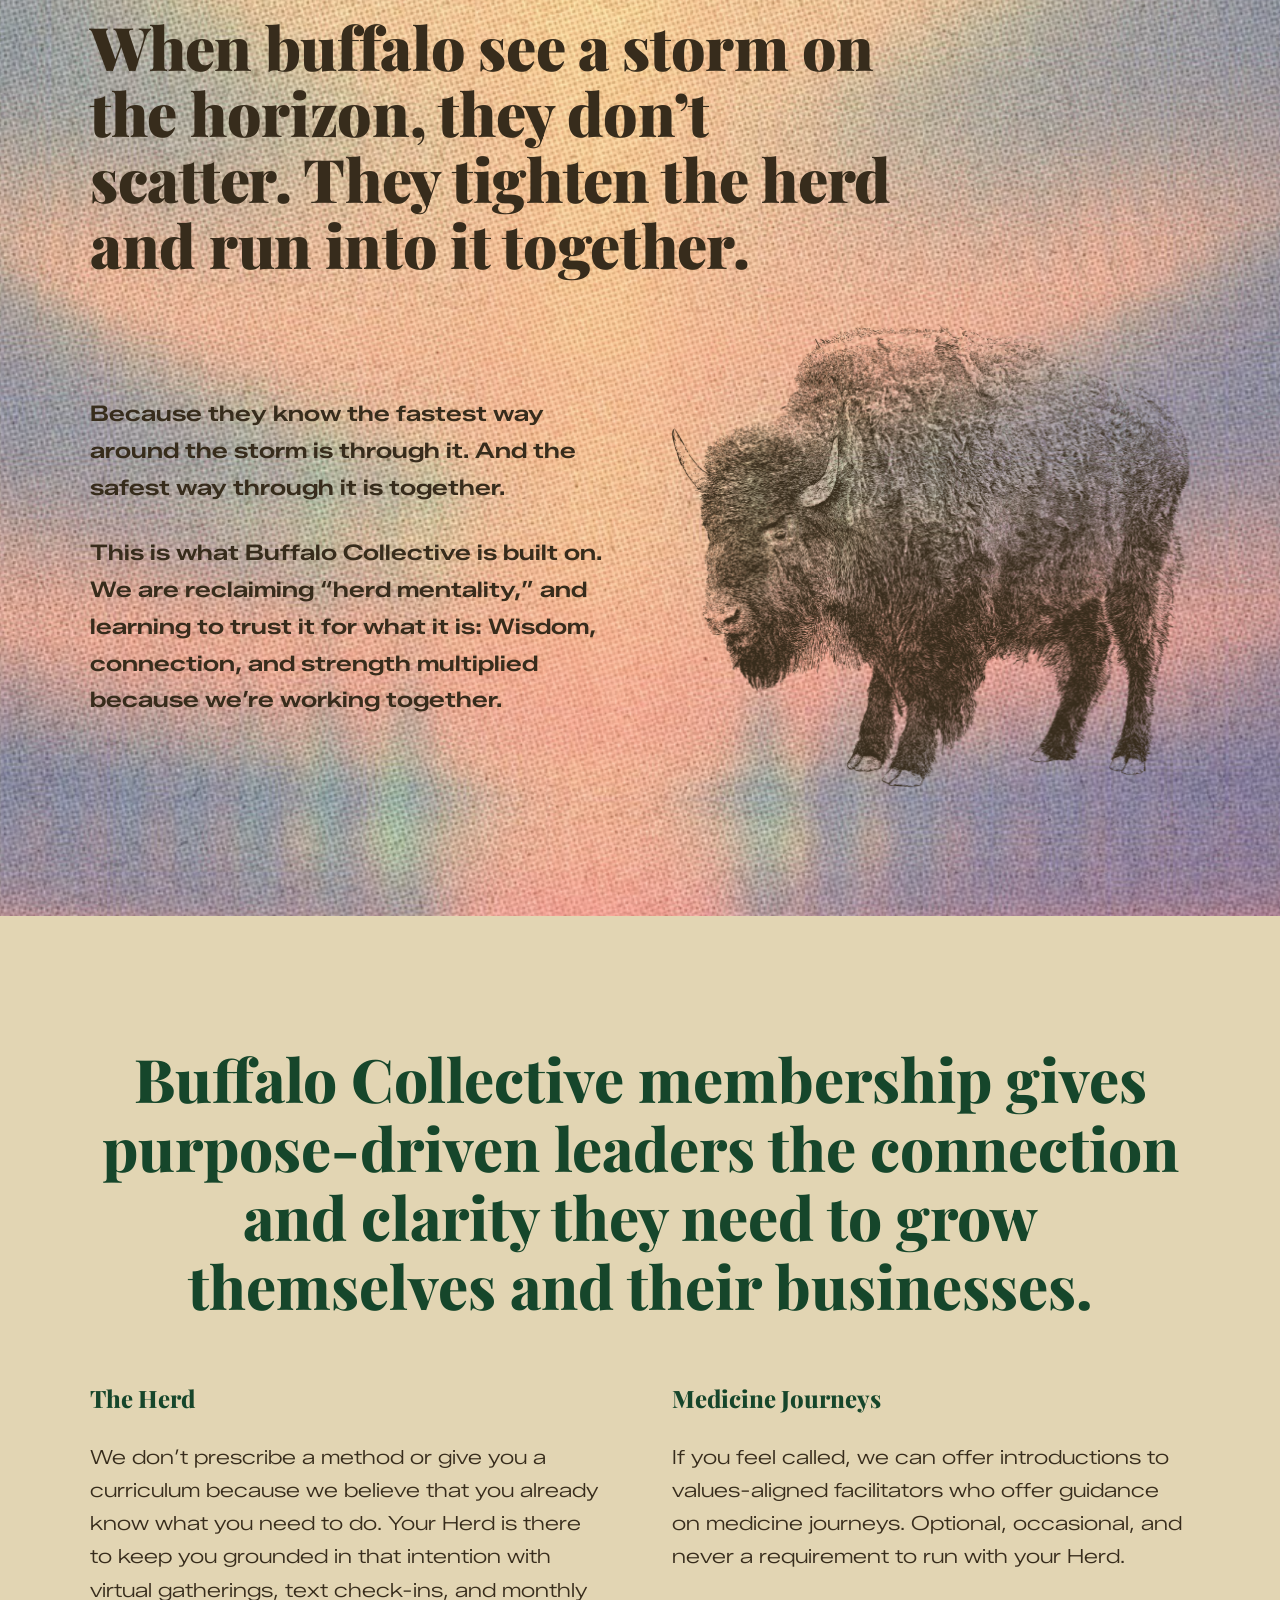
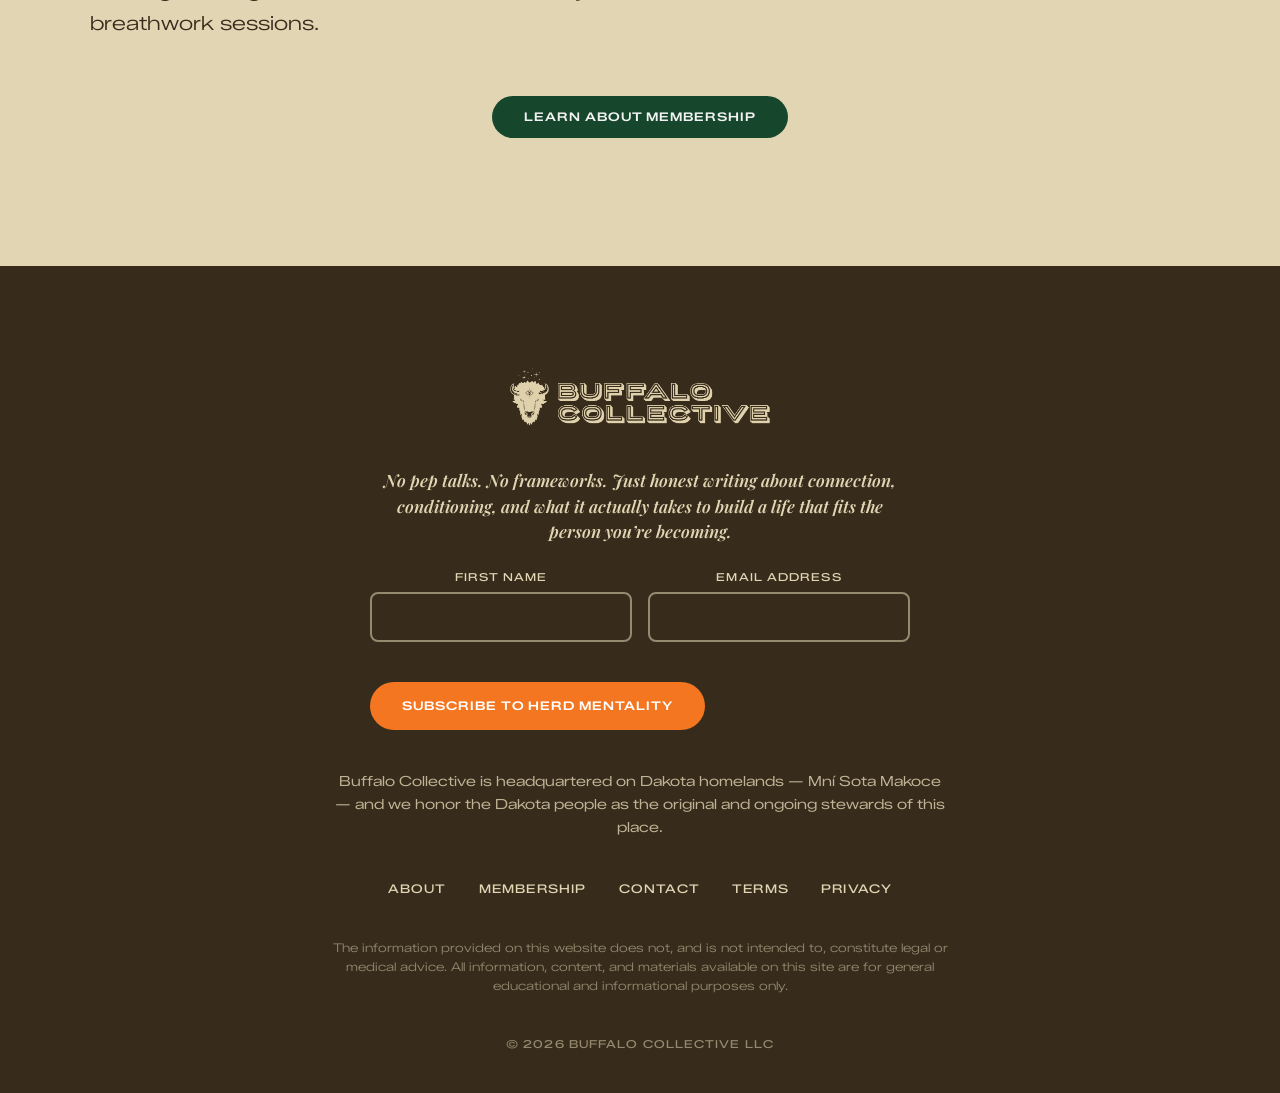
==== commit dade9c2e: "Bot protection for newsletter and contact forms Bots were POSTing straight to /subscribe, signing st" ====
--- a/index.html
+++ b/index.html
@@ -269,6 +269,13 @@
             </div>
           </div>
 
+          <div class="bc-hp" aria-hidden="true">
+            <label for="nl-website">Website</label>
+            <input type="text" id="nl-website" name="website" tabindex="-1" autocomplete="off" aria-hidden="true" />
+          </div>
+
+          <div data-turnstile data-theme="dark"></div>
+
           <div class="bc-form-footer">
             <button class="bc-btn bc-btn--primary" type="submit">Subscribe to Herd Mentality</button>
           </div>
@@ -288,14 +295,21 @@
           form.addEventListener("submit", async function (e) {
             e.preventDefault();
             const btn = form.querySelector("button[type=submit]");
-            btn.disabled = true;
-            btn.textContent = "Sending…";
             successMsg.hidden = true;
             errorMsg.hidden = true;
             const data = {
               firstName: form.firstName.value.trim(),
               email: form.email.value.trim(),
+              website: form.website.value,
+              "cf-turnstile-response": window.bcTurnstile ? window.bcTurnstile.token(form) : "",
             };
+            if (!data["cf-turnstile-response"]) {
+              errorMsg.textContent = "One moment — we're still checking you're human. Please try again in a few seconds.";
+              errorMsg.hidden = false;
+              return;
+            }
+            btn.disabled = true;
+            btn.textContent = "Sending…";
             try {
               const utmSource = sessionStorage.getItem("bc_utm_source");
               if (utmSource) data.source = utmSource;
@@ -323,6 +337,8 @@
               btn.disabled = false;
               btn.textContent = "Subscribe to Herd Mentality";
             }
+            // Turnstile tokens are single-use; get a fresh one for any retry.
+            if (window.bcTurnstile) window.bcTurnstile.reset(form);
           });
         })();
       </script>
--- a/style.css
+++ b/style.css
@@ -126,6 +126,16 @@
   border: 0;
 }
 
+/* Form honeypot — pushed off-screen (not display:none, which some bots
+   detect and skip) so only bots fill it in. */
+.bc-hp {
+  position: absolute !important;
+  left: -10000px;
+  top: auto;
+  width: 1px; height: 1px;
+  overflow: hidden;
+}
+
 /* Skip-to-content link — off-screen until keyboard-focused. */
 .skip-link {
   position: fixed;
@@ -1575,6 +1585,10 @@
 .bc-form--light .bc-checkbox-custom { border-color: rgba(55, 44, 28, 0.4); }
 
 .bc-form-footer { display: flex; align-items: center; }
+
+/* Turnstile widget slot — line up with the submit button (the footer
+   form otherwise inherits text-align: center). */
+[data-turnstile] { text-align: left; }
 
 .bc-btn {
   font-family: var(--form-font);
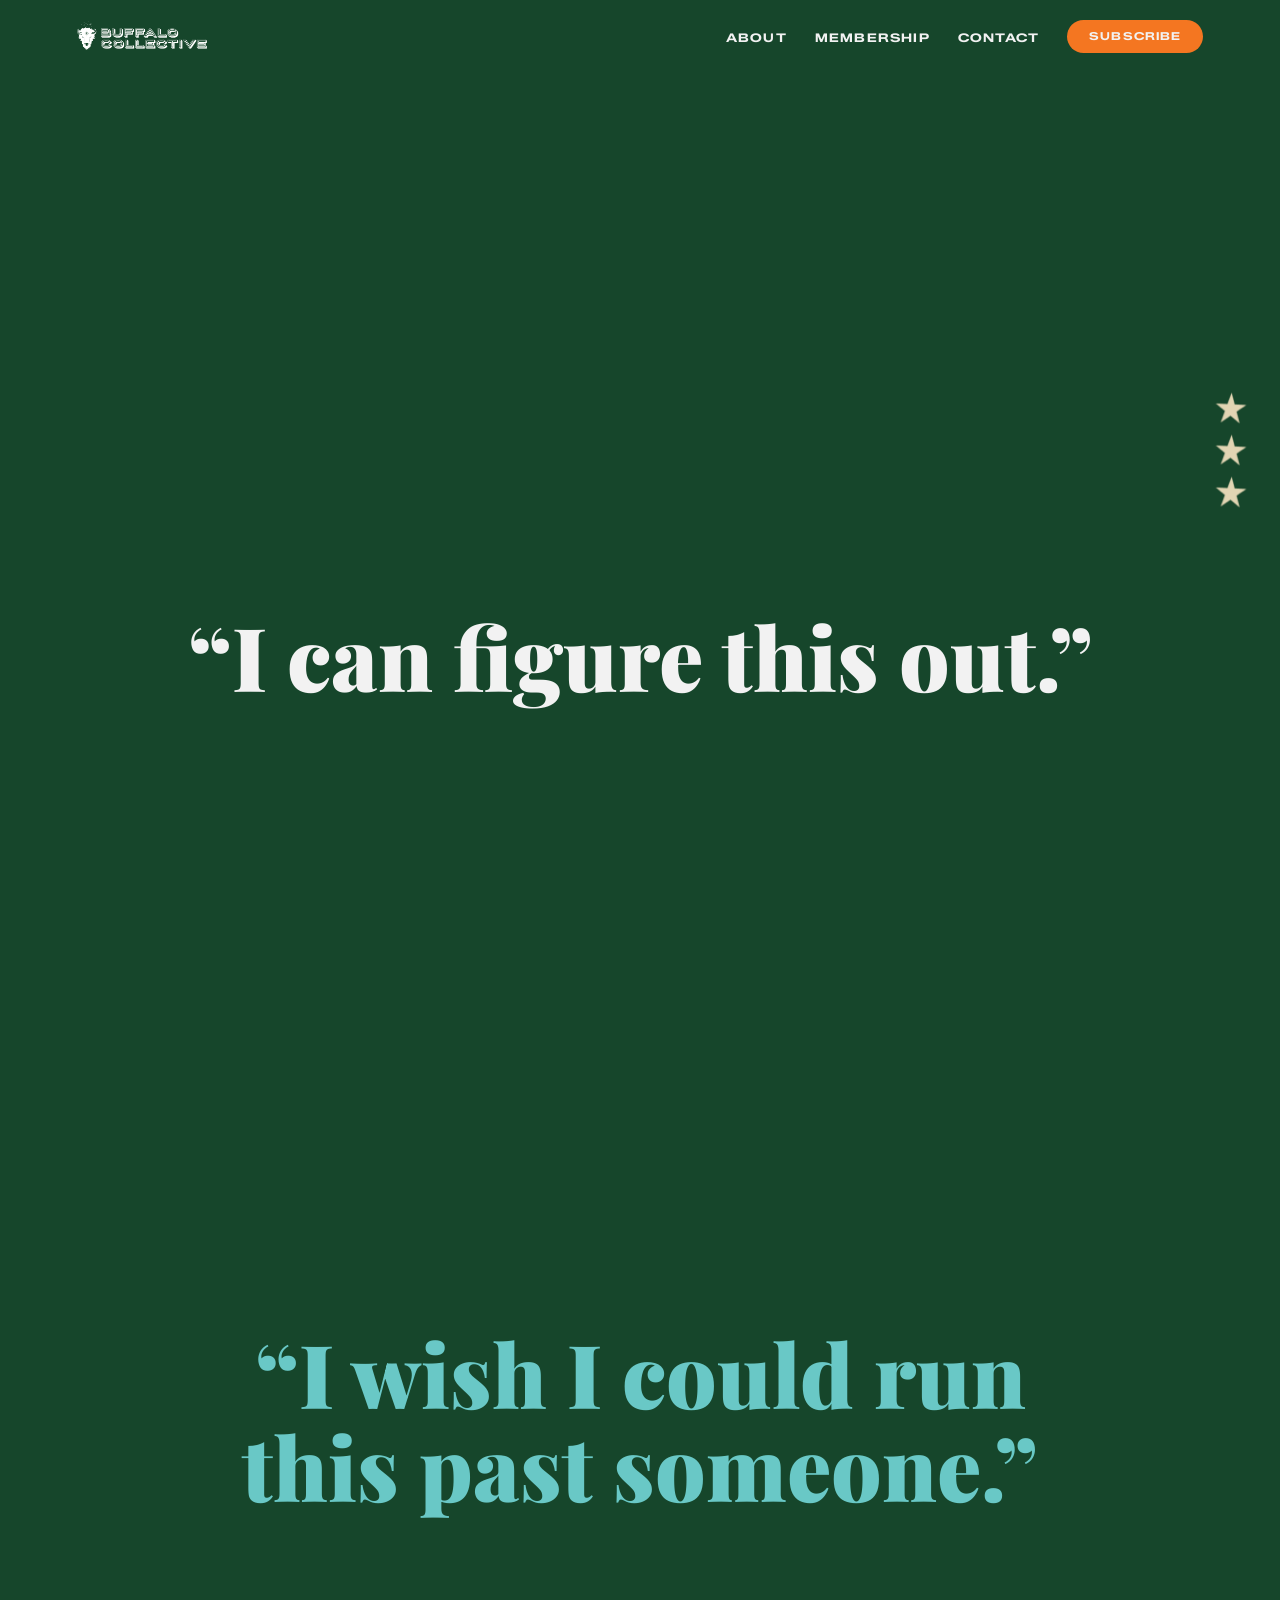
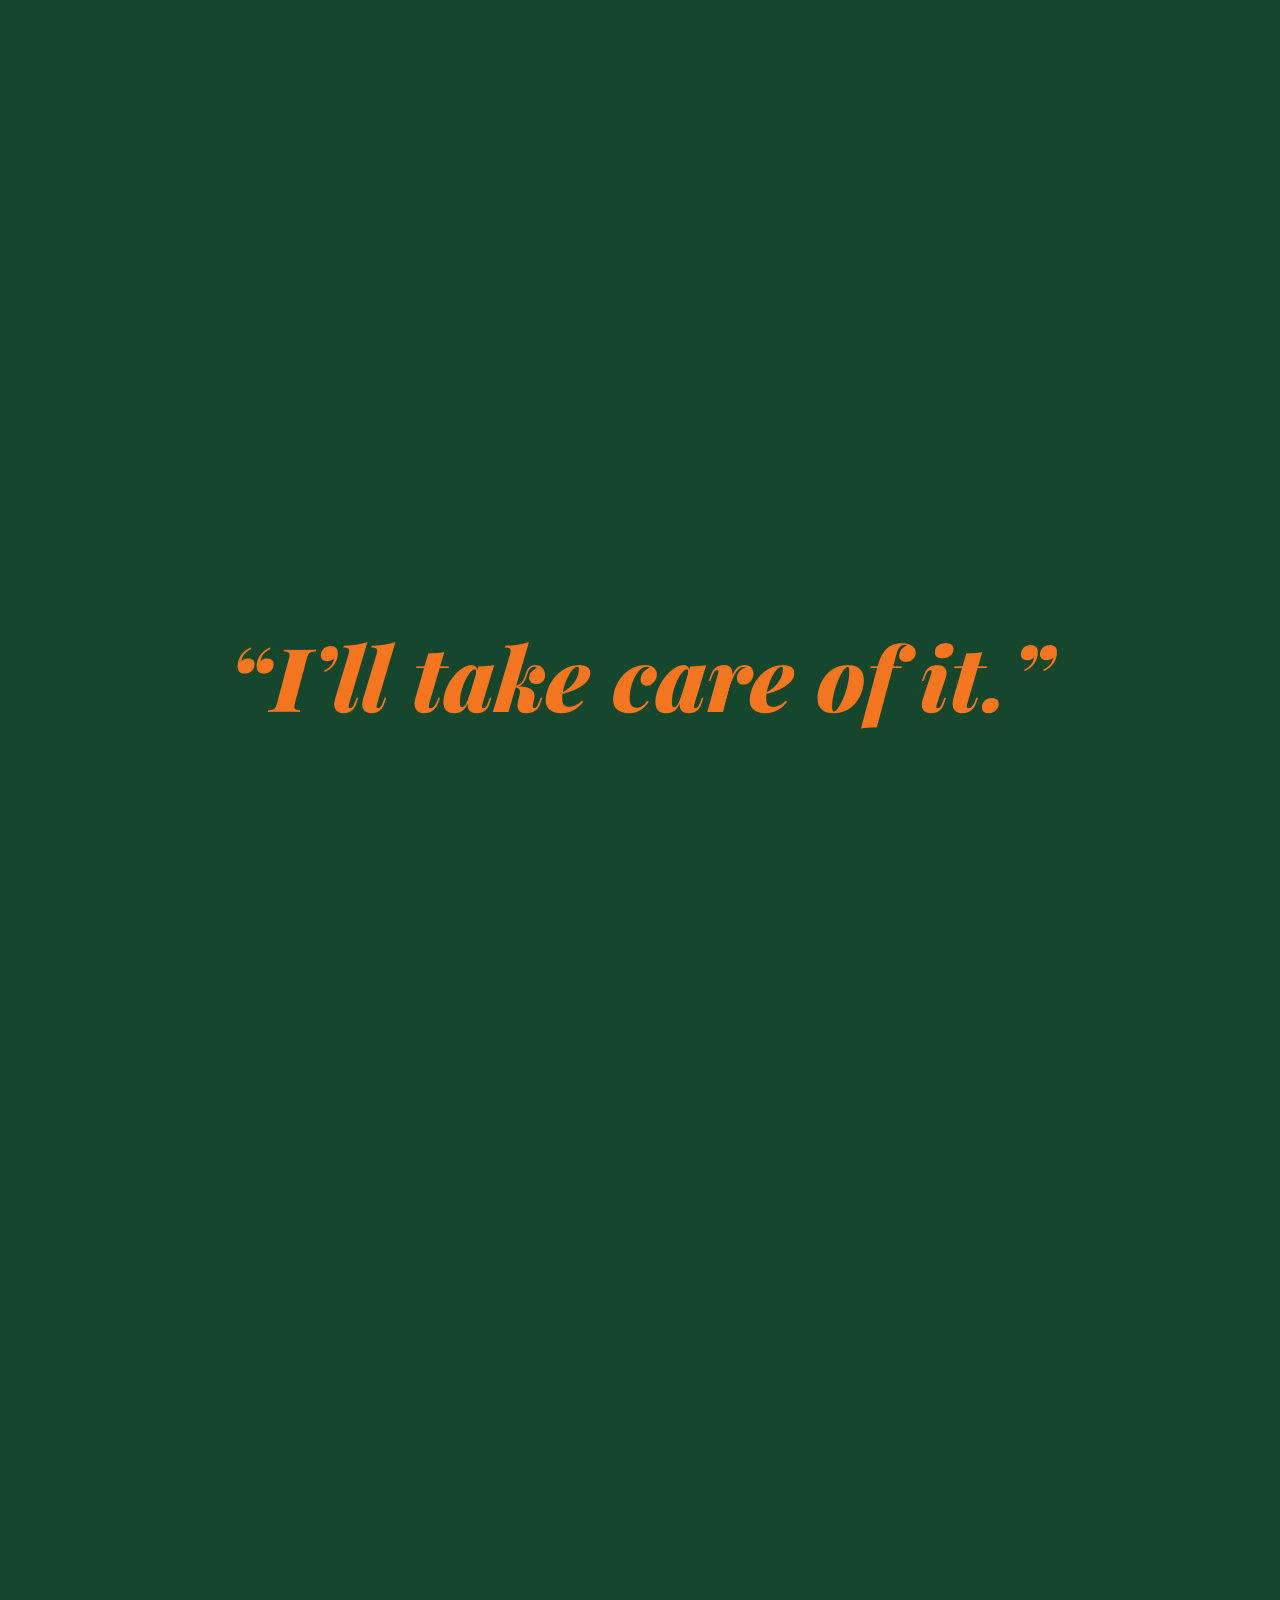
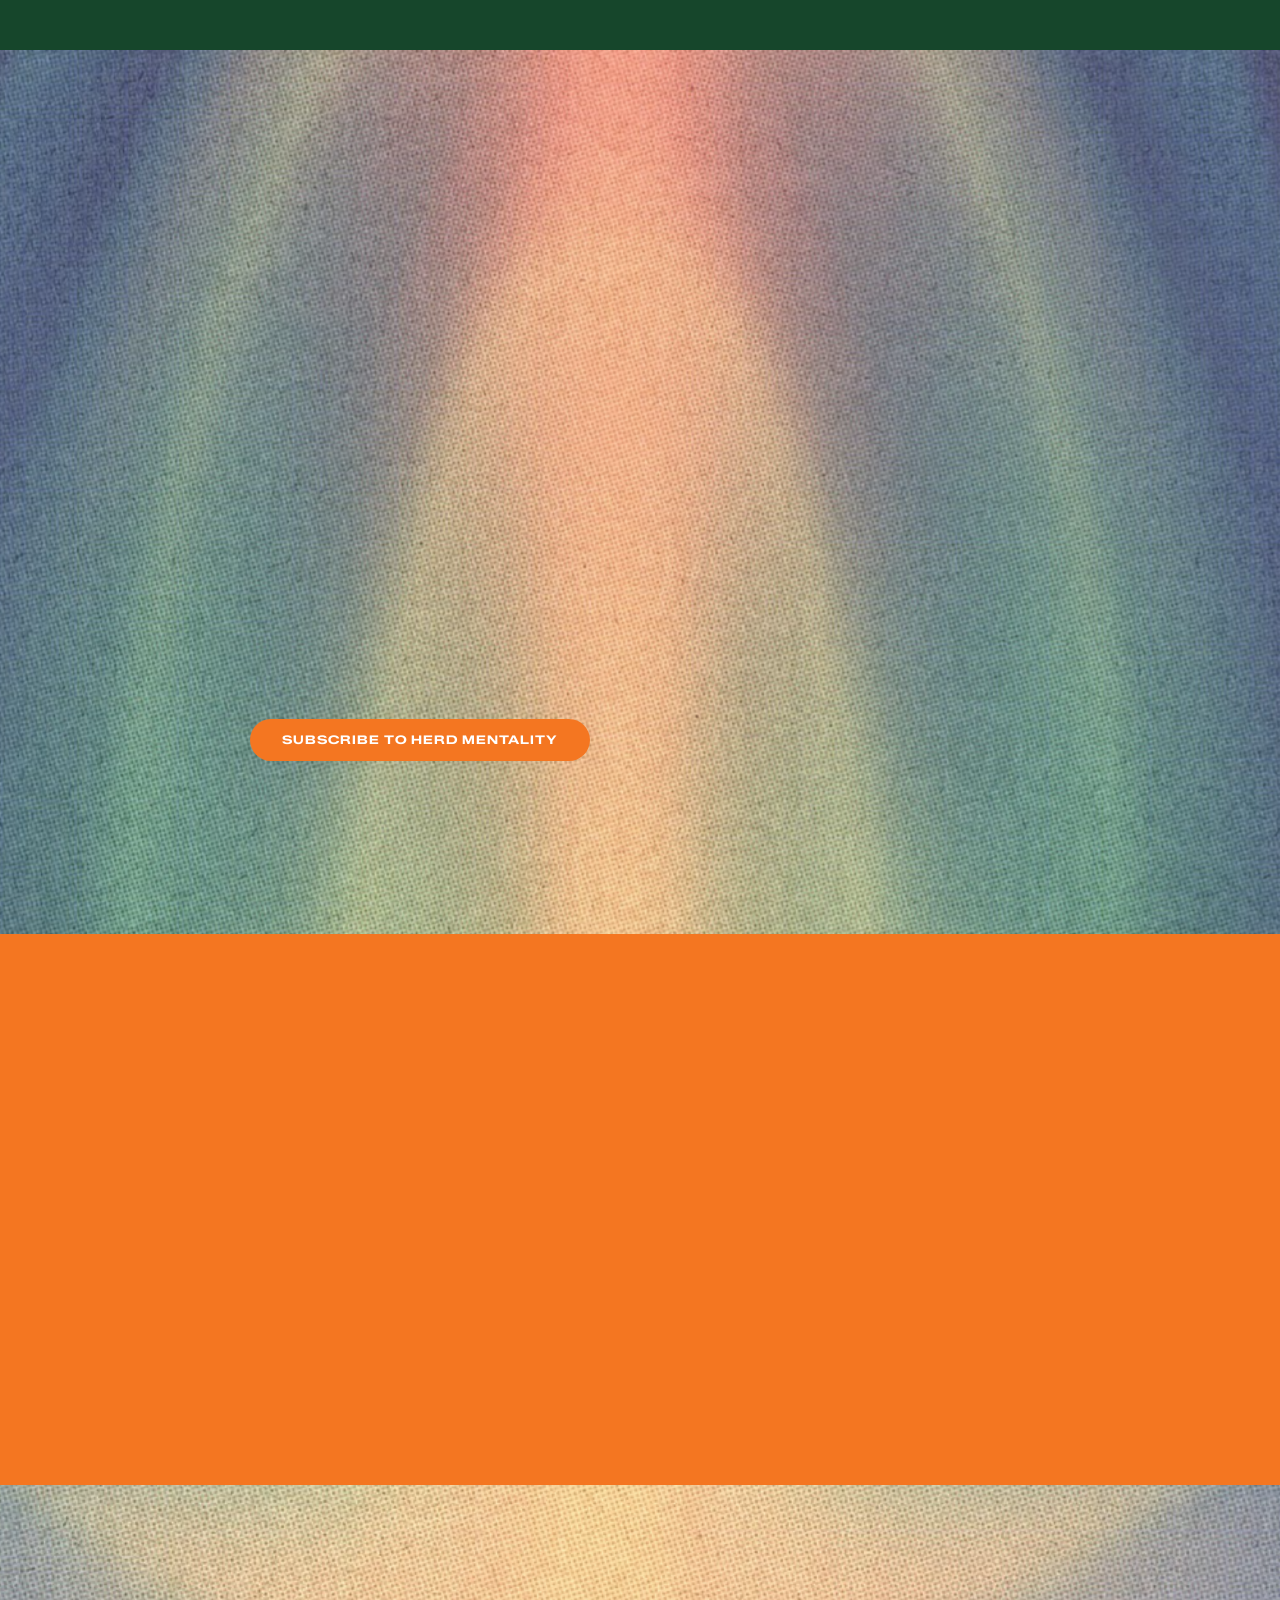
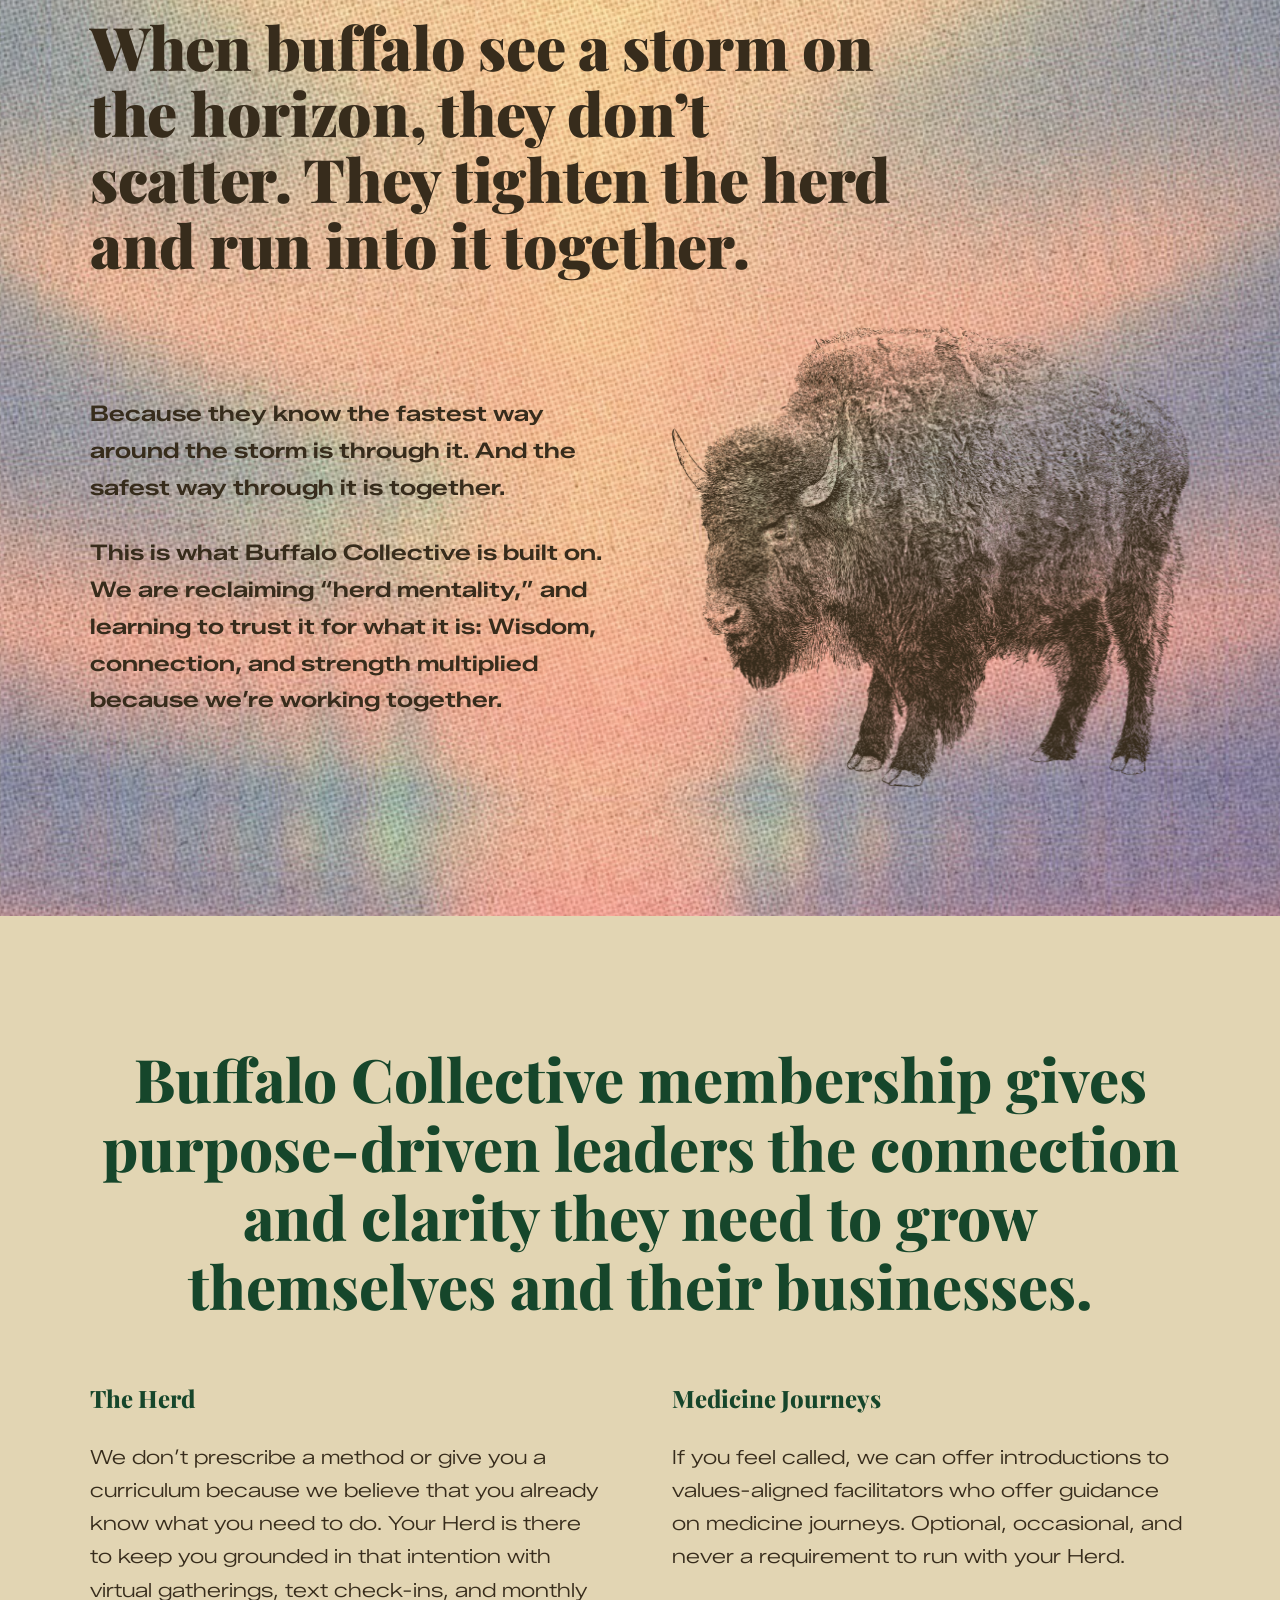
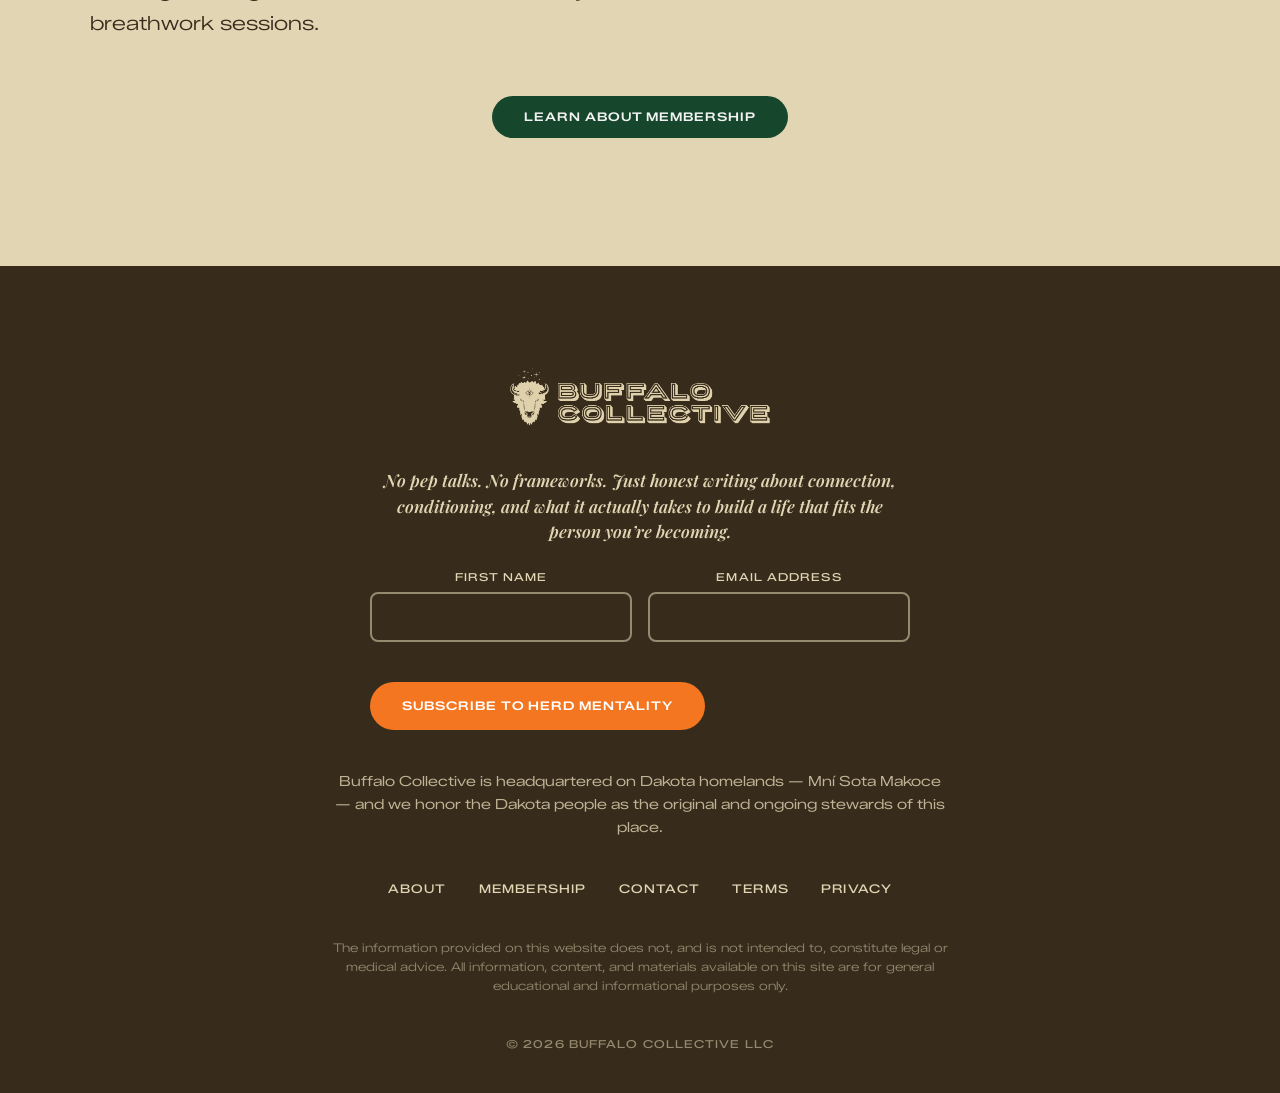
==== commit 49b70177: "Double opt-in for newsletter signups The subscribe function now starts Brevo's double opt-in flow in" ====
--- a/index.html
+++ b/index.html
@@ -281,7 +281,7 @@
           </div>
 
           <div class="bc-form-message bc-form-message--success" id="nl-success" aria-live="polite" hidden>
-            You&rsquo;re in the Herd. 🦬
+            Almost there: check your inbox to confirm your subscription.
           </div>
           <div class="bc-form-message bc-form-message--error" id="nl-error" aria-live="polite" hidden></div>
         </form>
